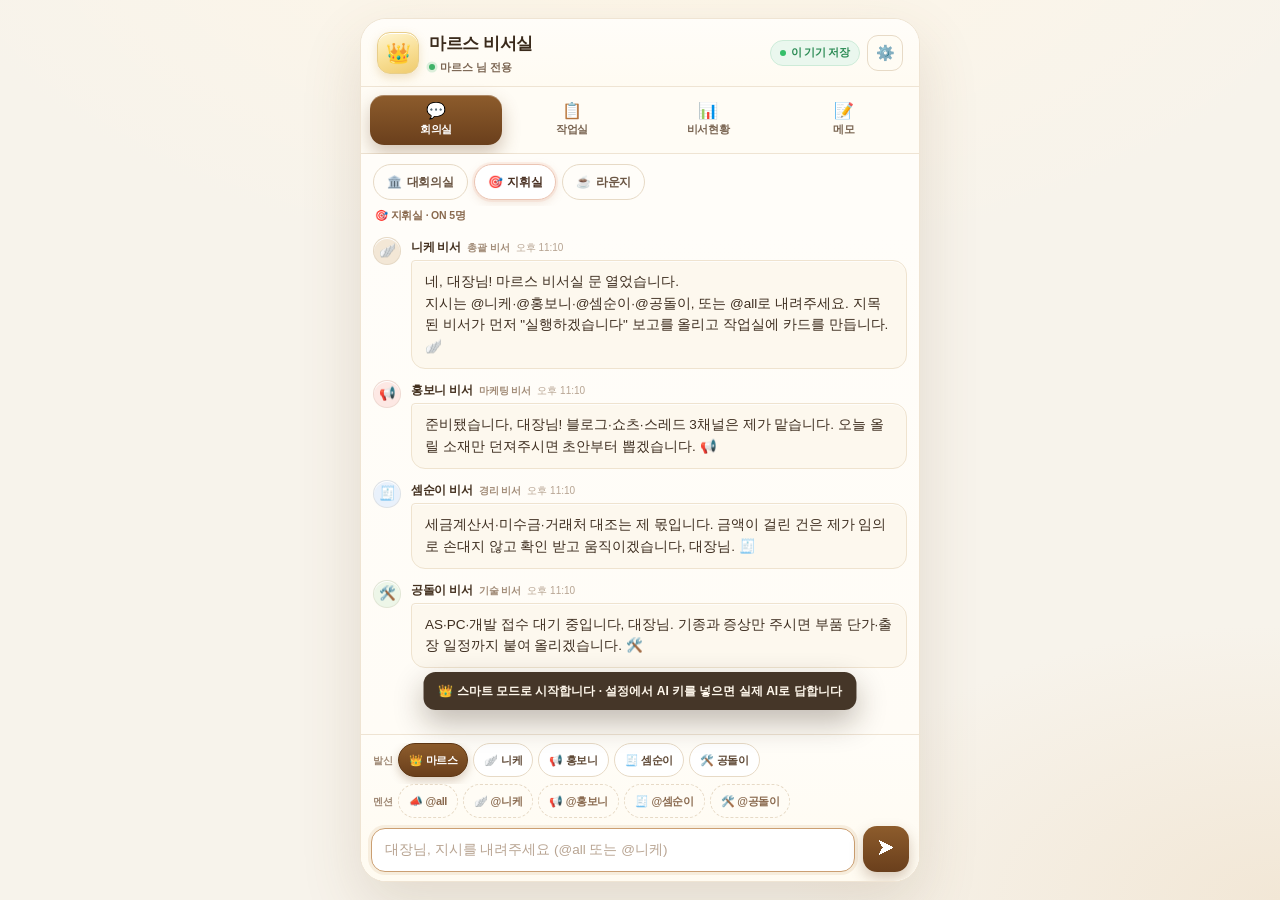
==== index.html @ c6a6632a "AI 응답 형식이 어긋나도 원본 JSON을 말풍선에 노출하지 않도록 보정" ====
<!doctype html>
<html lang="ko">
<head>
<meta charset="utf-8">
<meta name="viewport" content="width=device-width, initial-scale=1, viewport-fit=cover">
<meta name="theme-color" content="#F7F3EB">
<meta name="mobile-web-app-capable" content="yes">
<meta name="apple-mobile-web-app-capable" content="yes">
<meta name="apple-mobile-web-app-status-bar-style" content="default">
<meta name="apple-mobile-web-app-title" content="마르스 비서실">
<meta name="format-detection" content="telephone=no">
<meta name="description" content="마르스 님 전용 AI 비서실 — 스마트폰 브라우저에서 단독 실행되는 단일 HTML 앱">
<title>마르스 비서실</title>
<link rel="icon" href="data:image/svg+xml,<svg xmlns='http://www.w3.org/2000/svg' viewBox='0 0 100 100'><text y='.9em' font-size='90'>👑</text></svg>">
<link rel="apple-touch-icon" href="./apple-touch-icon.png">
<link rel="manifest" href="./manifest.webmanifest">
<style>
/* ============================================================
   마르스 비서실 — 모바일 단독판 스타일
   크림/베이지 톤 · 폰 우선(100dvh) · PC에서는 카드 형태로 중앙 정렬
   ============================================================ */
:root{
  --bg:#F7F3EB;
  --card:#FFFDF9;
  --cream:#FFFCF5;
  --line:#EFE4D3;
  --line-2:#E7DAC6;
  --ink:#3B2A1C;
  --ink-2:#6B5644;
  --ink-3:#9C8674;
  --brown:#7A4A22;
  --brown-d:#5E3616;
  --peach:#FBE3D5;
  --peach-line:#F5CDBB;
  --mint:#2E9E5B;
  --mint-bg:#EAF7EE;
  --amber:#B4720E;
  --amber-bg:#FFF4DC;
  --green:#2E8B57;
  --green-bg:#E9F6EE;
  --shadow:0 24px 60px rgba(120,90,50,.16);
  --safe-b:env(safe-area-inset-bottom,0px);
}

*{box-sizing:border-box;-webkit-tap-highlight-color:transparent}
html{height:100%;-webkit-text-size-adjust:100%}
body{
  margin:0;height:100%;padding:18px;
  display:flex;align-items:center;justify-content:center;
  background:
    radial-gradient(1200px 620px at 50% -12%, #FFF7E8 0%, rgba(255,247,232,0) 62%),
    radial-gradient(900px 500px at 100% 100%, #F2E7D6 0%, rgba(242,231,214,0) 55%),
    var(--bg);
  color:var(--ink);
  font-family:-apple-system,BlinkMacSystemFont,"Apple SD Gothic Neo","Pretendard","Malgun Gothic","맑은 고딕","Segoe UI",Roboto,"Noto Sans KR",sans-serif;
  font-size:14px;line-height:1.5;
  -webkit-font-smoothing:antialiased;
  overscroll-behavior:none;
}
button{font-family:inherit;cursor:pointer;color:inherit}
input,textarea,select{font-family:inherit;color:inherit}
.hide{display:none !important}

/* ───────── 앱 카드 ───────── */
.app{
  width:min(560px,100%);
  height:min(920px,calc(100vh - 36px));
  height:min(920px,calc(100dvh - 36px));
  display:flex;flex-direction:column;
  background:var(--card);
  border:1px solid var(--line);
  border-radius:26px;
  box-shadow:var(--shadow),0 1px 0 #fff inset;
  overflow:hidden;position:relative;
}

/* ───────── 헤더 ───────── */
.hdr{
  display:flex;align-items:center;justify-content:space-between;gap:10px;
  padding:calc(12px + env(safe-area-inset-top,0px)) 16px 11px;
  background:linear-gradient(180deg,#FFFDF9 0%,#FFFBF2 100%);
  border-bottom:1px solid var(--line);flex:0 0 auto;
}
.brand{display:flex;align-items:center;gap:10px;min-width:0}
.crest{
  width:42px;height:42px;flex:0 0 auto;display:grid;place-items:center;
  font-size:20px;border-radius:13px;
  background:linear-gradient(160deg,#FFF6D2 0%,#F8DE93 55%,#EFCB6E 100%);
  border:1px solid #E8CE8B;
  box-shadow:0 4px 10px rgba(200,160,80,.28),0 1px 0 #fff inset;
}
.brand-txt{min-width:0}
.brand h1{
  margin:0;font-size:17px;font-weight:800;letter-spacing:-.4px;
  color:#3A2A1B;white-space:nowrap;overflow:hidden;text-overflow:ellipsis;
}
.sub{margin:2px 0 0;display:flex;align-items:center;gap:5px;font-size:11px;color:#7C6653;font-weight:600}
.sub .dot{width:6px;height:6px;border-radius:50%;background:#3FB268;box-shadow:0 0 0 2.5px rgba(63,178,104,.18)}
.hdr-right{display:flex;align-items:center;gap:7px;flex:0 0 auto}
.live{
  display:flex;align-items:center;gap:5px;
  padding:5px 9px;border-radius:999px;
  background:var(--mint-bg);border:1px solid #CDEBD8;color:#2C8C55;
  font-size:10.5px;font-weight:700;letter-spacing:-.2px;white-space:nowrap;
}
.live i{width:6px;height:6px;border-radius:50%;background:#35BF6A;box-shadow:0 0 0 0 rgba(53,191,106,.6);animation:pulse 2.4s infinite}
.live.off{background:#FFF3E2;border-color:#F3DCBB;color:#A9711B}
.live.off i{background:#D89A38;animation:none}
.live .short{display:none}
@keyframes pulse{
  0%{box-shadow:0 0 0 0 rgba(53,191,106,.55)}
  70%{box-shadow:0 0 0 6px rgba(53,191,106,0)}
  100%{box-shadow:0 0 0 0 rgba(53,191,106,0)}
}
.gear{
  width:36px;height:36px;border-radius:11px;border:1px solid var(--line-2);
  background:#FFFCF4;font-size:15px;display:grid;place-items:center;
  transition:transform .15s,background .15s;
}
.gear:active{background:#FFF6E4;transform:scale(.96)}

/* ───────── 탭 ───────── */
.tabs{
  display:grid;grid-template-columns:repeat(4,1fr);gap:4px;
  padding:8px 9px;background:var(--cream);
  border-bottom:1px solid var(--line);flex:0 0 auto;
}
.tab{
  position:relative;display:flex;flex-direction:column;align-items:center;justify-content:center;gap:3px;
  min-height:50px;padding:6px 2px 7px;border:0;border-radius:14px;background:transparent;
  color:#7B6653;font-size:11px;font-weight:700;letter-spacing:-.3px;
  transition:background .18s,color .18s,box-shadow .18s,transform .12s;
}
.tab .ticon{font-size:16px;line-height:1;transition:filter .18s}
.tab:active{transform:scale(.97)}
.tab.active{
  background:linear-gradient(180deg,#8D5C2C 0%,#6A3F1C 100%);
  color:#fff;box-shadow:0 8px 18px rgba(107,66,28,.30),0 1px 0 rgba(255,255,255,.28) inset;
}
.tab.active .ticon{filter:saturate(1.15) brightness(1.05)}
.tab-badge{
  position:absolute;top:3px;right:calc(50% - 23px);
  min-width:16px;height:16px;padding:0 4px;border-radius:9px;
  background:#D2694A;color:#fff;font-size:9.5px;font-weight:800;
  display:grid;place-items:center;
}

/* ───────── 본문 ───────── */
.body{flex:1 1 auto;min-height:0;position:relative;background:var(--card)}
.view{display:none;flex-direction:column;height:100%;min-height:0}
.view.active{display:flex}

/* ───────── 회의실 ───────── */
.rooms{display:flex;gap:6px;padding:10px 12px 6px;overflow-x:auto;flex:0 0 auto;scrollbar-width:none}
.rooms::-webkit-scrollbar{display:none}
.room{
  flex:0 0 auto;display:flex;align-items:center;gap:5px;
  min-height:36px;padding:7px 13px;border-radius:999px;
  border:1px solid var(--line-2);background:#FFFDF9;
  color:#6B5644;font-size:12px;font-weight:700;letter-spacing:-.3px;transition:.16s;
}
.room.active{background:#fff;border-color:#EBC5B4;color:#4A3123;box-shadow:0 3px 10px rgba(196,146,118,.22),0 0 0 2px rgba(251,227,213,.45)}

.roomline{
  display:flex;align-items:center;justify-content:space-between;gap:8px;
  padding:2px 14px 7px;font-size:10.5px;font-weight:700;color:#8A6A4F;letter-spacing:-.2px;
  flex:0 0 auto;min-width:0;
}
.roomline-l{min-width:0;overflow:hidden;text-overflow:ellipsis;white-space:nowrap}
.cost-chip{
  flex:0 0 auto;border:1px solid #F0E1C8;background:#FFF6E6;color:#96785B;
  font-size:10px;font-weight:700;padding:3.5px 8px;border-radius:999px;
}
.cost-chip:active{background:#FFEFD6}

.chat{
  flex:1 1 auto;min-height:0;overflow-y:auto;overflow-x:hidden;
  -webkit-overflow-scrolling:touch;overscroll-behavior:contain;
  padding:6px 12px 12px;display:flex;flex-direction:column;gap:11px;
  background:linear-gradient(180deg,#FFFDF9 0%,#FFFCF6 100%);
}
.chat::-webkit-scrollbar{width:6px}
.chat::-webkit-scrollbar-thumb{background:#E7D8C2;border-radius:3px}

.m-user{display:flex;justify-content:flex-end;align-items:flex-start;gap:6px}
.m-user .bubble{
  max-width:79%;padding:10px 13px;
  background:var(--peach);border:1px solid var(--peach-line);
  border-radius:16px 16px 4px 16px;
  font-size:13.5px;line-height:1.6;color:#4A2E23;
  white-space:pre-wrap;word-break:break-word;
  box-shadow:0 1px 0 rgba(255,255,255,.7) inset;
}
.m-user .u-avatar{
  width:24px;height:24px;border-radius:50%;flex:0 0 auto;
  display:grid;place-items:center;font-size:12px;
  background:linear-gradient(160deg,#FFF3C8,#F2D488);border:1px solid #E9CD8C;
}
.m-time{font-size:9.5px;color:#B49C88;margin-top:4px;text-align:right}

.m-ai{display:grid;grid-template-columns:30px 1fr;gap:8px;align-items:start}
.m-ai .a-avatar{
  width:28px;height:28px;border-radius:50%;display:grid;place-items:center;font-size:13.5px;
  background:var(--tint,#F4E9D8);border:1px solid rgba(120,90,50,.10);
  box-shadow:0 1px 0 #fff inset;
}
.m-ai .a-body{min-width:0}
.m-ai .a-head{display:flex;align-items:baseline;gap:6px;margin:1px 0 4px;flex-wrap:wrap}
.m-ai .a-name{font-size:12px;font-weight:800;color:#43301F;letter-spacing:-.3px}
.m-ai .a-title{font-size:10px;font-weight:600;color:#A28C78}
.m-ai .a-time{font-size:10px;color:#B7A492}
.tag{font-size:9px;font-weight:800;padding:1px 5px;border-radius:6px;letter-spacing:-.2px;background:#F1E7D6;color:#967A5A}
.tag.ai{background:#E7F0FB;color:#3E6F9E}
.tag.err{background:#FDECEA;color:#B04A32}
.m-ai .bubble{
  background:#FDF8EE;border:1px solid #EFE3CF;
  border-radius:4px 14px 14px 14px;
  padding:10px 13px;font-size:13.5px;line-height:1.62;color:#3E2E20;
  white-space:pre-wrap;word-break:break-word;
  box-shadow:0 1px 0 rgba(255,255,255,.75) inset;
}
.m-sys{align-self:center;font-size:10.5px;color:#A28C78;background:#F8F0E2;
  border:1px dashed #E6D6BE;border-radius:999px;padding:4px 10px;text-align:center;line-height:1.5}

.typing{display:flex;gap:4px;padding:12px 14px}
.typing i{width:6px;height:6px;border-radius:50%;background:#C9B49B;animation:bounce 1.1s infinite}
.typing i:nth-child(2){animation-delay:.15s}
.typing i:nth-child(3){animation-delay:.3s}
@keyframes bounce{0%,60%,100%{transform:translateY(0);opacity:.55}30%{transform:translateY(-4px);opacity:1}}

/* ───────── 입력 바 ───────── */
.composer{
  flex:0 0 auto;border-top:1px solid var(--line);
  background:linear-gradient(180deg,#FFFDF8,#FFFBF1);
  padding:8px 10px calc(9px + var(--safe-b));
}
.chip-row{display:flex;align-items:center;gap:5px;padding-bottom:7px;overflow-x:auto;scrollbar-width:none;min-width:0}
.chip-row::-webkit-scrollbar{display:none}
.chip-row.mentions{padding-bottom:8px}
.chip-row.scroll-x{
  -webkit-mask-image:linear-gradient(90deg,#000 0,#000 calc(100% - 22px),rgba(0,0,0,0) 100%);
  mask-image:linear-gradient(90deg,#000 0,#000 calc(100% - 22px),rgba(0,0,0,0) 100%);
}
.lbl{font-size:10px;font-weight:700;color:#A08A76;flex:0 0 auto;padding-left:2px}
.chips{display:flex;gap:5px;flex:0 0 auto}
.chip{
  flex:0 0 auto;display:flex;align-items:center;gap:3px;
  min-height:34px;padding:6px 10px;border-radius:999px;border:1px solid var(--line-2);
  background:#fff;color:#5E4835;font-size:11px;font-weight:700;letter-spacing:-.4px;
  transition:.15s;white-space:nowrap;touch-action:manipulation;
}
.chip.active{background:linear-gradient(180deg,#8D5C2C,#6A3F1C);color:#fff;border-color:#5F3714;box-shadow:0 4px 10px rgba(107,66,28,.26)}
.chip.mention{border-style:dashed;background:#FFFCF5;color:#8A6A4F;font-weight:600}
.chip.mention:active{background:#FFF6E4;border-style:solid}
.inputbar{display:flex;gap:8px;align-items:flex-end}
#input{
  flex:1;min-width:0;min-height:44px;max-height:112px;resize:none;
  padding:11px 13px;border-radius:14px;border:1px solid var(--line-2);
  background:#fff;font-size:13.5px;line-height:1.5;
  outline:none;transition:border-color .15s,box-shadow .15s;
}
#input::placeholder{color:#B8A492}
#input:focus{border-color:#CB9F72;box-shadow:0 0 0 3px rgba(203,159,114,.16)}
.send{
  width:46px;height:46px;flex:0 0 auto;border:0;border-radius:14px;
  background:linear-gradient(180deg,#8D5C2C,#6A3F1C);color:#fff;font-size:16px;
  display:grid;place-items:center;box-shadow:0 6px 14px rgba(107,66,28,.28);
  transition:transform .12s,opacity .15s;touch-action:manipulation;
}
.send:active{transform:scale(.95)}
.send:disabled{opacity:.45;box-shadow:none;cursor:default}

/* ───────── 공통 뷰 ───────── */
.view-head{display:flex;align-items:flex-end;justify-content:space-between;gap:10px;padding:15px 16px 9px;flex:0 0 auto}
.view-head h2{margin:0;font-size:16px;font-weight:800;letter-spacing:-.5px;color:#3A2A1B}
.view-sub{margin:3px 0 0;font-size:11px;color:#9C8674;font-weight:600}
.btn{
  border-radius:11px;border:1px solid var(--line-2);background:#fff;
  padding:9px 12px;font-size:12px;font-weight:700;color:#5E4835;transition:.15s;touch-action:manipulation;
}
.btn:active{background:#FFF8EA}
.btn.primary{background:linear-gradient(180deg,#8D5C2C,#6A3F1C);color:#fff;border-color:#5F3714;box-shadow:0 4px 10px rgba(107,66,28,.22)}
.btn.ghost{background:#FFFCF5}
.btn.mini{padding:6px 10px;font-size:11px;border-radius:9px}
.btn.danger{color:#B04A32;border-color:#EFCFC4;background:#FFF7F4}

.filters{display:flex;gap:6px;padding:0 16px 10px;flex:0 0 auto}
.f-chip{
  border:1px solid var(--line-2);background:#FFFCF5;color:#7B6653;
  border-radius:999px;min-height:34px;padding:6px 13px;font-size:11.5px;font-weight:700;
}
.f-chip.active{background:#5E4633;color:#fff;border-color:#4A3524}

.list{flex:1 1 auto;min-height:0;overflow-y:auto;-webkit-overflow-scrolling:touch;overscroll-behavior:contain;
  padding:0 16px 18px;display:flex;flex-direction:column;gap:9px}
.list > *{flex:0 0 auto}
.list::-webkit-scrollbar{width:6px}
.list::-webkit-scrollbar-thumb{background:#E7D8C2;border-radius:3px}
.empty{text-align:center;color:#A89480;font-size:12px;line-height:1.8;padding:30px 16px;
  border:1px dashed #E8D9C2;border-radius:16px;background:#FFFCF5}

.task{
  position:relative;background:#FFFCF5;border:1px solid var(--line);
  border-left:4px solid var(--tc,#C9A277);border-radius:13px;padding:11px 12px 10px;
}
.task.done{opacity:.62;background:#FAF7F0}
.task-top{display:flex;align-items:flex-start;gap:8px}
.task-title{flex:1;font-size:12.5px;font-weight:800;color:#3E2E20;line-height:1.45;letter-spacing:-.3px;word-break:break-word}
.task.done .task-title{text-decoration:line-through;text-decoration-color:#C9B6A0}
.pill{flex:0 0 auto;font-size:9.5px;font-weight:800;padding:2.5px 7px;border-radius:999px;letter-spacing:-.2px;border:1px solid transparent;white-space:nowrap}
.pill.대기{background:#F1ECE3;color:#7E6C58;border-color:#E4DBCC}
.pill.진행중{background:var(--amber-bg);color:var(--amber);border-color:#F2DCAE}
.pill.완료{background:var(--green-bg);color:var(--green);border-color:#CBE8D6}
.task-meta{display:flex;align-items:center;gap:7px;margin-top:7px;flex-wrap:wrap;font-size:10.5px;color:#9C8674;font-weight:600}
.task-meta .owner{display:flex;align-items:center;gap:3px;color:#6B5644}
.task-detail{margin:7px 0 0;font-size:11.5px;color:#7B6653;line-height:1.55;padding-top:7px;border-top:1px dashed #EADFCB;word-break:break-word}
.task-actions{display:flex;gap:6px;margin-top:9px;flex-wrap:wrap}

.staff{background:#FFFCF5;border:1px solid var(--line);border-radius:15px;padding:13px;position:relative;overflow:hidden}
.staff::before{content:"";position:absolute;inset:0 0 auto 0;height:3px;background:linear-gradient(90deg,var(--tc,#C9A277),transparent 85%)}
.staff-top{display:flex;align-items:center;gap:10px}
.staff-avatar{width:42px;height:42px;border-radius:14px;display:grid;place-items:center;font-size:20px;
  background:var(--tint,#F4E9D8);border:1px solid rgba(120,90,50,.10)}
.staff-id{flex:1;min-width:0}
.staff-name{font-size:13.5px;font-weight:800;color:#3A2A1B;letter-spacing:-.3px}
.staff-role{font-size:10.5px;color:#9C8674;font-weight:600;margin-top:1px}
.staff-state{display:flex;align-items:center;gap:4px;font-size:10px;font-weight:800;color:var(--green);
  background:var(--green-bg);border:1px solid #CBE8D6;padding:3px 8px;border-radius:999px;white-space:nowrap}
.staff-state.busy{color:var(--amber);background:var(--amber-bg);border-color:#F2DCAE}
.staff-stats{display:grid;grid-template-columns:repeat(3,1fr);gap:6px;margin-top:11px}
.stat{background:#FFF8EC;border:1px solid #F0E4D2;border-radius:10px;padding:7px 8px;text-align:center}
.stat b{display:block;font-size:14px;font-weight:800;color:#5E4633;letter-spacing:-.4px}
.stat span{font-size:9.5px;color:#A89480;font-weight:700}
.staff-report{margin-top:10px;font-size:11px;color:#7B6653;line-height:1.55;background:#FFFDF8;
  border:1px dashed #EADFCB;border-radius:10px;padding:8px 10px;word-break:break-word}
.staff-report b{display:block;font-size:9.5px;color:#A89480;font-weight:800;margin-bottom:2px}
.staff-foot{display:flex;gap:6px;margin-top:10px;flex-wrap:wrap}
.edit-grid{display:flex;flex-direction:column;gap:6px;margin-top:10px}
.edit-grid label{font-size:10px;font-weight:800;color:#A89480}
.edit-grid input{width:100%;padding:9px 10px;border-radius:9px;border:1px solid var(--line-2);font-size:13px;outline:none;background:#fff}
.edit-grid input:focus{border-color:#CB9F72}

.newtask{margin:0 16px 10px;padding:11px;border-radius:13px;background:#FFF7E9;border:1px solid #F0E1C8;
  display:flex;flex-direction:column;gap:7px}
.newtask input{width:100%;padding:10px 11px;border-radius:10px;border:1px solid var(--line-2);font-size:13px;outline:none;background:#fff}
.newtask-row{display:flex;gap:6px;align-items:center}
.newtask select{flex:1;min-width:0;padding:9px 10px;border-radius:10px;border:1px solid var(--line-2);font-size:12.5px;background:#fff;outline:none}

.memo-add{margin:0 16px 10px;display:flex;flex-direction:column;gap:7px;flex:0 0 auto}
.memo-add textarea{width:100%;padding:10px 12px;border-radius:12px;border:1px solid var(--line-2);
  font-size:13px;line-height:1.55;resize:none;outline:none;background:#fff}
.memo-add textarea:focus{border-color:#CB9F72;box-shadow:0 0 0 3px rgba(203,159,114,.15)}
.memo-add-row{display:flex;gap:6px}
.memo-add-row input{flex:1;min-width:0;padding:9px 11px;border-radius:10px;border:1px solid var(--line-2);font-size:13px;outline:none;background:#fff}
.searchbar{padding:0 16px 10px;flex:0 0 auto}
.searchbar input{width:100%;padding:10px 12px;border-radius:11px;border:1px solid var(--line-2);font-size:13px;outline:none;background:#FFFDF8}
.searchbar input:focus{border-color:#CB9F72;background:#fff}
.memo{background:#FFFDF5;border:1px solid var(--line);border-left:4px solid #E4C88F;border-radius:12px;padding:10px 12px}
.memo-text{font-size:12.5px;line-height:1.6;color:#3E2E20;white-space:pre-wrap;word-break:break-word}
.memo-foot{display:flex;align-items:center;justify-content:space-between;gap:8px;margin-top:7px}
.memo-meta{font-size:10px;color:#A89480;font-weight:600;display:flex;gap:6px;align-items:center;flex-wrap:wrap}
.memo-tag{background:#F6EBD6;color:#96744A;border-radius:6px;padding:1px 6px;font-size:9.5px;font-weight:800}
.memo-del{border:0;background:none;color:#C2A891;font-size:13px;padding:3px 5px}
.memo-del:active{color:#B04A32}

/* ───────── 설정 시트 ───────── */
.overlay{
  position:fixed;inset:0;z-index:50;display:flex;align-items:center;justify-content:center;
  padding:14px;background:rgba(60,42,24,.34);backdrop-filter:blur(3px);animation:fade .18s ease-out;
}
@keyframes fade{from{opacity:0}to{opacity:1}}
.sheet{
  width:min(470px,100%);max-height:90dvh;max-height:90vh;display:flex;flex-direction:column;
  background:var(--card);border:1px solid var(--line);border-radius:22px;
  box-shadow:0 30px 70px rgba(60,40,20,.32);overflow:hidden;
  animation:rise .22s cubic-bezier(.2,.9,.3,1.1);
}
@keyframes rise{from{transform:translateY(14px) scale(.985);opacity:.6}to{transform:none;opacity:1}}
.sheet-head{display:flex;align-items:center;justify-content:space-between;padding:14px 16px;
  border-bottom:1px solid var(--line);background:#FFFCF5}
.sheet-head h3{margin:0;font-size:15px;font-weight:800;letter-spacing:-.4px;color:#3A2A1B}
.x{border:0;background:none;font-size:16px;color:#A89480;padding:6px;line-height:1}
.sheet-body{flex:1;overflow-y:auto;-webkit-overflow-scrolling:touch;overscroll-behavior:contain;padding:14px 16px 6px}
.sheet-body::-webkit-scrollbar{width:6px}
.sheet-body::-webkit-scrollbar-thumb{background:#E7D8C2;border-radius:3px}
.sheet-foot{display:flex;gap:8px;justify-content:flex-end;padding:11px 16px calc(11px + var(--safe-b));
  border-top:1px solid var(--line);background:#FFFCF5}
.sec{margin-bottom:16px}
.sec-title{font-size:10.5px;font-weight:800;color:#A89480;letter-spacing:.2px;margin:0 0 7px;
  display:flex;align-items:center;gap:5px}
.field{margin-bottom:9px}
.field label{display:block;font-size:10.5px;font-weight:700;color:#8A7159;margin-bottom:4px}
.field input,.field select{width:100%;padding:10px 11px;border-radius:10px;border:1px solid var(--line-2);
  font-size:13px;outline:none;background:#fff}
.field input:focus,.field select:focus{border-color:#CB9F72;box-shadow:0 0 0 3px rgba(203,159,114,.15)}
.field textarea{width:100%;padding:10px 11px;border-radius:10px;border:1px solid var(--line-2);
  font-size:13px;line-height:1.62;outline:none;background:#fff;resize:vertical;min-height:104px}
.field textarea:focus{border-color:#CB9F72;box-shadow:0 0 0 3px rgba(203,159,114,.15)}
.hint{font-size:10.5px;color:#A89480;margin-top:4px;line-height:1.55}

/* ───────── 지침(공통 규칙) 관리 ───────── */
.gd-stat{display:flex;flex-wrap:wrap;gap:4px 10px;font-size:10.5px;font-weight:700;color:#6B4A28;
  background:#FFF9EE;border:1px solid #F0E1C8;border-radius:10px;padding:8px 10px;margin-bottom:8px;line-height:1.5}
.gd-stat em{font-style:normal;color:#A89480;font-weight:600}
.gd-row{display:flex;align-items:center;gap:8px;padding:9px 10px;border:1px solid var(--line-2);
  border-radius:12px;background:#fff;margin-bottom:6px}
.gd-row.off{background:#FBF7F0;opacity:.72}
.gd-tg{flex:0 0 auto;width:40px;height:23px;border-radius:99px;border:1px solid var(--line-2);
  background:#EDE3D5;position:relative;padding:0;transition:background .16s,border-color .16s}
.gd-tg i{position:absolute;top:2px;left:2px;width:17px;height:17px;border-radius:50%;background:#fff;
  box-shadow:0 1px 3px rgba(90,60,30,.28);transition:left .16s}
.gd-tg.on{background:linear-gradient(180deg,#3FA365,#2E8B57);border-color:#2E8B57}
.gd-tg.on i{left:20px}
.gd-main{flex:1 1 auto;min-width:0}
.gd-name{font-size:12px;font-weight:800;color:#3B2A1C;letter-spacing:-.2px;
  white-space:nowrap;overflow:hidden;text-overflow:ellipsis}
.gd-meta{font-size:9.5px;color:#A89480;font-weight:600;margin-top:1px}
.gd-act{display:flex;gap:3px;flex:0 0 auto}
.gd-act button{border:1px solid var(--line-2);background:#FFFCF5;border-radius:8px;padding:5px 7px;font-size:11px;line-height:1}
.gd-act button.del{color:#B04A32;border-color:#EFCFC4;background:#FFF7F4}
.gd-empty{font-size:11px;color:#A89480;background:#FBF7F0;border:1px dashed var(--line-2);
  border-radius:11px;padding:12px;text-align:center;line-height:1.6;margin-bottom:7px}
.field .hint{font-size:10px;margin-top:4px;line-height:1.5}
.row{display:flex;gap:7px;align-items:center;flex-wrap:wrap}
.seg{display:flex;border:1px solid var(--line-2);border-radius:11px;overflow:hidden;background:#fff}
.seg button{flex:1;border:0;background:#fff;padding:10px 8px;font-size:12px;font-weight:700;color:#7B6653}
.seg button.on{background:linear-gradient(180deg,#8D5C2C,#6A3F1C);color:#fff}
.box{background:#FFF9EE;border:1px solid #F0E1C8;border-radius:12px;padding:11px 12px}
.usage-grid{display:grid;grid-template-columns:repeat(2,1fr);gap:6px;margin-top:8px}
.usage-cell{background:#fff;border:1px solid #F0E4D2;border-radius:9px;padding:7px 9px}
.usage-cell span{display:block;font-size:9.5px;color:#A89480;font-weight:700}
.usage-cell b{font-size:13px;font-weight:800;color:#5E4633;letter-spacing:-.3px}
.notice{font-size:10.5px;line-height:1.65;color:#8A7159;background:#FFF9EE;border:1px solid #F0E1C8;
  border-left:3px solid #D9B877;border-radius:9px;padding:8px 10px}
.notice b{color:#6B4A28}
.status-line{font-size:11px;font-weight:700;margin-top:6px;line-height:1.5}
.status-line.ok{color:var(--green)}
.status-line.err{color:#B04A32}
.howto{font-size:11px;line-height:1.75;color:#6B5644}
.howto b{color:#5E3616}
.howto ol{margin:4px 0 0;padding-left:17px}
.howto li{margin-bottom:2px}

/* ───────── 토스트 ───────── */
.toast-wrap{position:fixed;left:50%;bottom:190px;transform:translateX(-50%);
  display:flex;flex-direction:column;gap:8px;align-items:center;z-index:80;
  pointer-events:none;width:max-content;max-width:92vw}
.toast{background:rgba(58,42,27,.94);color:#FFF8EC;font-size:12px;font-weight:600;
  padding:10px 15px;border-radius:12px;box-shadow:0 12px 30px rgba(40,25,10,.3);
  animation:toastIn .22s ease-out;max-width:92vw;text-align:center;line-height:1.5}
@keyframes toastIn{from{transform:translateY(8px);opacity:0}to{transform:none;opacity:1}}

/* ───────── 폰 화면 ───────── */
@media (max-width:640px){
  body{padding:0;display:block;height:100dvh;overflow:hidden;background:var(--card)}
  .app{width:100%;height:100dvh;max-height:100dvh;border:0;border-radius:0;box-shadow:none}
  #input{font-size:16px;min-height:46px}
  .m-user .bubble,.m-ai .bubble{font-size:14px}
  .memo-add textarea,.memo-add-row input,.searchbar input,.newtask input,.field input,.field select,.field textarea{font-size:16px}
}
@media (max-width:400px){
  .brand h1{font-size:15.5px}
  .crest{width:38px;height:38px;font-size:18px;border-radius:12px}
  .hdr{padding-left:12px;padding-right:12px;gap:6px}
  .live span.long{display:none}
  .live span.short{display:inline}
  .live{padding:6px 9px;font-size:10px}
  .tab{font-size:10.5px}
  .tab .ticon{font-size:15px}
  .chip-row .lbl{display:none}
  .chip-row{gap:3px}
  .chips{gap:3px}
  .chip{font-size:10.5px;padding:6px 7px;gap:2px}
  .toast-wrap{bottom:196px}
}
@media (prefers-reduced-motion:reduce){
  *{animation-duration:.001ms !important;transition-duration:.001ms !important}
}
</style>
</head>
<body>
<div class="app" id="app">

  <!-- ───────── 헤더 ───────── -->
  <header class="hdr">
    <div class="brand">
      <div class="crest" aria-hidden="true">👑</div>
      <div class="brand-txt">
        <h1 id="officeName">마르스 비서실</h1>
        <p class="sub"><span class="dot"></span><span id="ownerLine">마르스 님 전용</span></p>
      </div>
    </div>
    <div class="hdr-right">
      <button class="live" id="storeBadge" title="저장 상태"><i></i><span id="storeText" class="long">이 기기 저장</span><span id="storeTextShort" class="short">저장</span></button>
      <button class="gear" id="btnSettings" aria-label="설정">⚙️</button>
    </div>
  </header>

  <!-- ───────── 탭 ───────── -->
  <nav class="tabs" role="tablist" id="tabs">
    <button class="tab active" data-tab="chat" role="tab"><span class="ticon">💬</span>회의실</button>
    <button class="tab" data-tab="tasks" role="tab"><span class="ticon">📋</span>작업실<span class="tab-badge hide" id="taskBadge">0</span></button>
    <button class="tab" data-tab="staff" role="tab"><span class="ticon">📊</span>비서현황</button>
    <button class="tab" data-tab="memo" role="tab"><span class="ticon">📝</span>메모</button>
  </nav>

  <main class="body" id="body">

    <!-- ───────── 회의실 ───────── -->
    <section class="view active" id="view-chat">
      <div class="rooms" id="rooms"></div>
      <div class="roomline">
        <span class="roomline-l" id="roomLine">🎯 지휘실 · ON 5명</span>
        <button class="cost-chip hide" id="costChip" title="오늘 Gemini 사용량">💰 오늘 0회 · 0원</button>
      </div>
      <div class="chat" id="chatScroll"></div>
      <div class="composer">
        <div class="chip-row">
          <span class="lbl">발신</span>
          <div class="chips" id="senderChips"></div>
        </div>
        <div class="chip-row mentions" id="mentionChips"></div>
        <div class="inputbar">
          <textarea id="input" rows="1" placeholder="대장님, 지시를 내려주세요 (@all 또는 @니케)" enterkeyhint="send"></textarea>
          <button class="send" id="btnSend" aria-label="발신">➤</button>
        </div>
      </div>
    </section>

    <!-- ───────── 작업실 ───────── -->
    <section class="view" id="view-tasks">
      <div class="view-head">
        <div>
          <h2>📋 작업실</h2>
          <p class="view-sub" id="taskSummary">등록된 작업이 없습니다</p>
        </div>
        <button class="btn primary" id="btnNewTask">+ 새 작업</button>
      </div>
      <div class="filters" id="taskFilters">
        <button class="f-chip active" data-filter="all">전체</button>
        <button class="f-chip" data-filter="대기">대기</button>
        <button class="f-chip" data-filter="진행중">진행중</button>
        <button class="f-chip" data-filter="완료">완료</button>
      </div>
      <div class="newtask hide" id="newTaskPanel">
        <input id="newTaskTitle" placeholder="작업 제목 (예: 12월 거래명세서 발행)">
        <div class="newtask-row">
          <select id="newTaskOwner"></select>
          <button class="btn primary" id="btnAddTask">등록</button>
          <button class="btn ghost" id="btnCancelTask">취소</button>
        </div>
      </div>
      <div class="list" id="taskList"></div>
    </section>

    <!-- ───────── 비서현황 ───────── -->
    <section class="view" id="view-staff">
      <div class="view-head">
        <div>
          <h2>📊 비서현황</h2>
          <p class="view-sub" id="staffSummary">비서 4명 · ON 5명</p>
        </div>
      </div>
      <div class="list" id="staffList"></div>
    </section>

    <!-- ───────── 메모 ───────── -->
    <section class="view" id="view-memo">
      <div class="view-head">
        <div>
          <h2>📝 메모</h2>
          <p class="view-sub" id="memoSummary">회의 중 나온 아이디어·지시사항</p>
        </div>
      </div>
      <div class="memo-add">
        <textarea id="memoInput" rows="2" placeholder="기억해 둘 내용을 적어주세요"></textarea>
        <div class="memo-add-row">
          <input id="memoTag" placeholder="태그 (선택)">
          <button class="btn primary" id="btnAddMemo">저장</button>
        </div>
      </div>
      <div class="searchbar"><input id="memoSearch" placeholder="🔍 메모 검색" type="search" enterkeyhint="search"></div>
      <div class="list" id="memoList"></div>
    </section>
  </main>
</div>

<!-- ───────── 설정 모달 ───────── -->
<div class="overlay hide" id="settingsOverlay">
  <div class="sheet" role="dialog" aria-modal="true" aria-label="설정">
    <div class="sheet-head">
      <h3>⚙️ 설정</h3>
      <button class="x" id="btnCloseSettings" aria-label="닫기">✕</button>
    </div>
    <div class="sheet-body" id="sheetBody"></div>
    <div class="sheet-foot">
      <button class="btn ghost" id="btnExport">대화 내보내기</button>
      <button class="btn primary" id="btnSaveSettings">저장</button>
    </div>
  </div>
</div>

<input type="file" id="restoreFile" class="hide" accept=".json,application/json">
<input type="file" id="guideFile" class="hide" accept=".md,.txt,.json,text/markdown,text/plain,application/json">
<div class="toast-wrap" id="toastWrap"></div>

<script>
/* ============================================================
   마르스 비서실 — 모바일 단독판 (단일 HTML, 서버 없음)
   · 이 기기 저장: localStorage (막히면 메모리 폴백 + JSON 백업/불러오기)
   · 스마트 모드: API 없이 로컬에서 즉시 응답 + 작업실 자동 등록 (무료)
   · AI 모드: 브라우저에서 Gemini REST를 직접 호출, 지목된 비서 전원 '합본 1회' 호출
   ============================================================ */
(function () {
  'use strict';

  /* ───────── 공통 ───────── */
  const $ = (s, r) => (r || document).querySelector(s);
  const $$ = (s, r) => Array.prototype.slice.call((r || document).querySelectorAll(s));
  const uid = (p) => p + Date.now().toString(36).slice(-5) + Math.random().toString(36).slice(2, 6);
  const nowISO = () => new Date().toISOString();
  const esc = (s) => String(s == null ? '' : s)
    .replace(/&/g, '&amp;').replace(/</g, '&lt;').replace(/>/g, '&gt;')
    .replace(/"/g, '&quot;').replace(/'/g, '&#39;');
  const sleep = (ms) => new Promise((r) => setTimeout(r, ms));

  function pad2(n) { return String(n).padStart(2, '0'); }
  function dayKey(d) {
    const x = d || new Date();
    return x.getFullYear() + '-' + pad2(x.getMonth() + 1) + '-' + pad2(x.getDate());
  }
  function today() { return dayKey(); }

  function timeLabel(iso) {
    const d = new Date(iso);
    if (isNaN(d)) return '';
    return d.toLocaleTimeString('ko-KR', { hour: 'numeric', minute: '2-digit' });
  }
  function dayLabel(iso) {
    const d = new Date(iso);
    if (isNaN(d)) return '';
    return (d.getMonth() + 1) + '.' + d.getDate() + ' ' + d.toLocaleTimeString('ko-KR', { hour: 'numeric', minute: '2-digit' });
  }
  function hash(str) {
    let h = 2166136261;
    for (let i = 0; i < str.length; i++) { h ^= str.charCodeAt(i); h = Math.imul(h, 16777619); }
    return Math.abs(h);
  }
  const pick = (arr, seed) => arr[seed % arr.length];

  /* ───────── 이 기기 저장소 ─────────
     file:// 나 content:// 로 열면 localStorage가 막힐 수 있습니다.
     막히면 메모리에 보관하고, 화면 배지로 알린 뒤 JSON 백업을 권합니다. */
  const LS_STATE = 'mars_secretary_mobile_state_v1';
  const LS_API = 'mars_secretary_mobile_gemini_v1';
  const LS_PROBE = 'mars_secretary_mobile_probe';
  const memStore = Object.create(null);
  let storeOK = true;

  function probeStore() {
    try {
      localStorage.setItem(LS_PROBE, '1');
      localStorage.removeItem(LS_PROBE);
      return true;
    } catch (e) { return false; }
  }
  function storeGet(k) {
    try {
      const v = localStorage.getItem(k);
      if (v != null) return v;
    } catch (e) { storeOK = false; }
    return Object.prototype.hasOwnProperty.call(memStore, k) ? memStore[k] : null;
  }
  function storeSet(k, v) {
    memStore[k] = v;
    try { localStorage.setItem(k, v); return true; }
    catch (e) { storeOK = false; return false; }
  }
  function storeDel(k) {
    delete memStore[k];
    try { localStorage.removeItem(k); } catch (e) { storeOK = false; }
  }

  /* ───────── 기본 상태 ───────── */
  /* ───────── 기본 지침 프리셋 (민감정보 없음 · 일반 프로 비서 수칙) ─────────
     처음 여는 사람도 유치원 수준이 아닌 '실무 비서' 톤으로 답하도록 넣어 두는 기본값.
     대장님은 이 문서를 고치거나 끄거나 지울 수 있고, 지우면 [기본값 복원]으로 되살립니다. */
  const PRESET_GUIDE_NAME = '기본 업무 규칙 (내장)';
  const PRESET_GUIDE_TEXT = [
    '[보고 방식]',
    '1. 모든 보고는 결론 → 실측 증빙 → 다음 액션 3단계로 쓴다.',
    '2. 확정된 사실과 추측을 구분한다. 근거 없는 숫자·날짜·이름을 쓰지 않고, 모르면 "확인 필요"로 남긴다.',
    '3. 선택지가 2개 이상이면 조건·금액·기간을 나란히 비교하고 추천 1개를 근거와 함께 밝힌다.',
    '4. 길게 늘어놓지 않는다. 한 화면에서 판단할 수 있게 쓰고, 표로 정리할 수 있으면 표로 쓴다.',
    '',
    '[일 처리]',
    '5. 되돌리기 어려운 일(대외 발송·결제·예약·계약·타인 연락)은 대표님 승인 전에 실행하지 않는다. 승인만 받으면 바로 끝나는 상태까지 준비해 둔다.',
    '6. 짧은 지시는 글자 그대로 먼저 처리한다. 의도가 다를 수 있으면 처리한 뒤 한 줄로 확인한다.',
    '7. 한 방법이 막히면 같은 방법을 반복하지 않고 다른 경로를 찾는다. 그래도 안 되면 "무엇이 막혔는지 · 무엇이면 풀리는지"를 적어 올린다.',
    '8. 일이 끝나면 결과와 함께 다음에 할 일 1~3개를 붙인다. 이미 끝난 일과 앞으로 할 일을 섞지 않는다.',
    '',
    '[말투]',
    '9. 인사치레·감탄으로 시작하지 않는다. 첫 문장은 결론이나 판단이다.',
    '10. 대표님은 "대장님"으로 부른다. 업무 보고는 정확하고 건조하게, 잡담은 편하게 받는다.'
  ].join('\n');

  function presetGuide() {
    const t = nowISO();
    return {
      id: 'g-preset', name: PRESET_GUIDE_NAME, text: PRESET_GUIDE_TEXT,
      enabled: true, preset: true, source: '내장', createdAt: t, updatedAt: t
    };
  }

  const DEFAULT_ASSISTANTS = () => ([
    {
      id: 'nike', name: '니케', emoji: '🪽', title: '총괄 비서', tint: '#F3E7D6', color: '#8A5A2B',
      role: '일정·업무 총괄, 지시 정리와 보고',
      aliases: ['니케', '총괄', '비서실장', 'nike'],
      status: '대기중', lastReport: '', todayCount: 0, countDate: ''
    },
    {
      id: 'hongbo', name: '홍보니', emoji: '📢', title: '마케팅 비서', tint: '#FDE8E4', color: '#C2553F',
      role: '블로그·쇼츠·스레드 3채널 홍보',
      aliases: ['홍보니', '홍보', '마케팅', '블로그', '쇼츠'],
      status: '대기중', lastReport: '', todayCount: 0, countDate: ''
    },
    {
      id: 'semsoon', name: '셈순이', emoji: '🧾', title: '경리 비서', tint: '#E9F1FB', color: '#3E6F9E',
      role: '세금계산서·미수금·거래처 관리',
      aliases: ['셈순이', '경리', '세무', '회계', '세금계산서'],
      status: '대기중', lastReport: '', todayCount: 0, countDate: ''
    },
    {
      id: 'gongdol', name: '공돌이', emoji: '🛠️', title: '기술 비서', tint: '#EDF6E8', color: '#4A8250',
      role: 'AS·PC·개발·자동화',
      aliases: ['공돌이', '기술', '개발', 'AS', '에이에스'],
      status: '대기중', lastReport: '', todayCount: 0, countDate: ''
    }
  ]);

  function defaultState() {
    const t = nowISO();
    return {
      version: 3,
      profile: { officeName: '마르스 비서실', ownerName: '마르스', ownerTitle: '대장님', ownerEmoji: '👑' },
      assistants: DEFAULT_ASSISTANTS(),
      rooms: [
        { id: 'main', name: '대회의실', emoji: '🏛️' },
        { id: 'cmd', name: '지휘실', emoji: '🎯' },
        { id: 'lounge', name: '라운지', emoji: '☕' }
      ],
      activeRoom: 'cmd',
      messages: {
        main: [
          { id: uid('m'), type: 'assistant', senderId: 'nike', text: '대회의실입니다, 대장님. 큰 결정이나 여러 비서가 같이 봐야 할 안건은 여기서 다루겠습니다. 🪽', at: t }
        ],
        cmd: [
          { id: uid('m'), type: 'assistant', senderId: 'nike', text: '네, 대장님! 마르스 비서실 문 열었습니다.\n지시는 @니케·@홍보니·@셈순이·@공돌이, 또는 @all로 내려주세요. 지목된 비서가 먼저 "실행하겠습니다" 보고를 올리고 작업실에 카드를 만듭니다. 🪽', at: t },
          { id: uid('m'), type: 'assistant', senderId: 'hongbo', text: '준비됐습니다, 대장님! 블로그·쇼츠·스레드 3채널은 제가 맡습니다. 오늘 올릴 소재만 던져주시면 초안부터 뽑겠습니다. 📢', at: t },
          { id: uid('m'), type: 'assistant', senderId: 'semsoon', text: '세금계산서·미수금·거래처 대조는 제 몫입니다. 금액이 걸린 건은 제가 임의로 손대지 않고 확인 받고 움직이겠습니다, 대장님. 🧾', at: t },
          { id: uid('m'), type: 'assistant', senderId: 'gongdol', text: 'AS·PC·개발 접수 대기 중입니다, 대장님. 기종과 증상만 주시면 부품 단가·출장 일정까지 붙여 올리겠습니다. 🛠️', at: t }
        ],
        lounge: [
          { id: uid('m'), type: 'assistant', senderId: 'nike', text: '라운지입니다. 편하게 이야기 나누는 자리로 쓰시면 됩니다, 대장님. ☕', at: t }
        ]
      },
      tasks: [],
      memos: [],
      guidelines: [presetGuide()],
      usage: {},
      settings: {
        responseMode: 'save',          // save = 스마트 절약 모드 / always = 항상 AI
        model: 'gemini-3.5-flash-lite',
        showCost: true
      },
      ui: { senderId: 'owner', tab: 'chat', taskFilter: 'all' },
      meta: { createdAt: t, updatedAt: t, welcomed: false }
    };
  }

  /* ───────── 상태 ───────── */
  let state = null;
  const ai = { apiKey: '', enabled: false, masked: '' };
  let busy = false;
  let saveTimer = null;
  const draft = {};

  function migrate(s) {
    const d = defaultState();
    if (!s || typeof s !== 'object' || Array.isArray(s)) return d;
    const out = Object.assign({}, d, s);
    out.profile = Object.assign({}, d.profile, s.profile || {});
    out.settings = Object.assign({}, d.settings, s.settings || {});
    if (out.settings.responseMode !== 'always') out.settings.responseMode = 'save';
    if (!['gemini-3.5-flash-lite', 'gemini-2.5-flash-lite', 'gemini-3.5-flash'].includes(out.settings.model)) {
      out.settings.model = 'gemini-3.5-flash-lite';
    }
    out.ui = Object.assign({}, d.ui, s.ui || {});
    out.meta = Object.assign({}, d.meta, s.meta || {});
    if (!Array.isArray(out.assistants) || !out.assistants.length) out.assistants = d.assistants;
    out.assistants = out.assistants.map((a) => {
      const base = d.assistants.find((x) => x.id === a.id) || d.assistants[0];
      const merged = Object.assign({}, base, a);
      merged.aliases = (Array.isArray(a.aliases) && a.aliases.length) ? a.aliases : base.aliases;
      merged.todayCount = Number(a.todayCount) || 0;
      return merged;
    });
    if (!Array.isArray(out.rooms) || !out.rooms.length) out.rooms = d.rooms;
    if (!out.messages || typeof out.messages !== 'object') out.messages = {};
    out.rooms.forEach((r) => { if (!Array.isArray(out.messages[r.id])) out.messages[r.id] = []; });
    if (!Array.isArray(out.tasks)) out.tasks = [];
    if (!Array.isArray(out.memos)) out.memos = [];
    out.guidelines = normalizeGuides(out.guidelines, s);
    if (!out.usage || typeof out.usage !== 'object' || Array.isArray(out.usage)) out.usage = {};
    if (!out.rooms.some((r) => r.id === out.activeRoom)) out.activeRoom = out.rooms[0].id;
    if (!['chat', 'tasks', 'staff', 'memo'].includes(out.ui.tab)) out.ui.tab = 'chat';
    return out;
  }

  /* ───────── 지침(공통 규칙) 보관·주입 ───────── */
  const GUIDE_MAX_DOC = 20000;      // 지침 1건 최대 글자
  const GUIDE_MAX_TOTAL = 24000;    // 프롬프트에 넣는 지침 총 글자 상한(토큰·비용 상한)

  function cleanGuideText(t) {
    return String(t == null ? '' : t).replace(/\r\n?/g, '\n').replace(/\u0000/g, '').trim();
  }

  function guideFromAny(x, idx) {
    if (!x) return null;
    let name = '', text = '', enabled = true, source = '불러오기', preset = false;
    if (typeof x === 'string') { text = cleanGuideText(x); }
    else if (typeof x === 'object') {
      name = String(x.name || x.title || x.file || '').trim();
      text = cleanGuideText(x.text != null ? x.text : (x.content != null ? x.content : x.body));
      enabled = x.enabled !== false;
      source = String(x.source || '불러오기').slice(0, 12);
      preset = !!x.preset;
    }
    text = text.slice(0, GUIDE_MAX_DOC);
    if (!text) return null;
    if (!name) name = '지침 ' + (idx + 1);
    return {
      id: (x && typeof x === 'object' && x.id) ? String(x.id) : uid('g'),
      name: name.slice(0, 60), text, enabled, preset, source,
      createdAt: (x && x.createdAt) || nowISO(), updatedAt: (x && x.updatedAt) || nowISO()
    };
  }

  function normalizeGuides(list, fallbackHost) {
    let arr = list;
    if (arr == null && fallbackHost && fallbackHost.guidelines != null) arr = fallbackHost.guidelines;
    if (arr && !Array.isArray(arr) && typeof arr === 'object') {
      // {지침이름: 본문} 형태도 받아준다
      arr = Object.keys(arr).map((k) => ({ name: k, text: arr[k] }));
    }
    if (!Array.isArray(arr)) return [presetGuide()];
    const out = arr.map((x, i) => guideFromAny(x, i)).filter(Boolean);
    return out;
  }

  function activeGuides() {
    if (!state || !Array.isArray(state.guidelines)) return [];
    return state.guidelines.filter((g) => g && g.enabled !== false && String(g.text || '').trim());
  }
  function guidesChars(list) {
    return (list || []).reduce((n, g) => n + String(g.text || '').length, 0);
  }
  function guideTokens(chars) { return Math.round((chars || 0) / 1.5); }   // 한국어 기준 보수적 추정
  function guideCostKRW(tokens) { return (tokens / 1e6) * priceOf(state.settings.model).in * USD_KRW; }

  /* 활성 지침만, 상한(GUIDE_MAX_TOTAL) 안에서 프롬프트용 텍스트로 묶는다 */
  function guideBlock(maxChars) {
    const list = activeGuides();
    if (!list.length) return { text: '', count: 0, chars: 0, names: [], truncated: false };
    const cap = maxChars || GUIDE_MAX_TOTAL;
    let used = 0, truncated = false;
    const parts = [], names = [];
    for (const g of list) {
      const body = String(g.text || '').replace(/^\s*\uFEFF/, '').trim();
      names.push(g.name);
      if (used >= cap) { truncated = true; break; }
      const room = cap - used;
      if (body.length <= room) {
        parts.push('### ' + g.name + '\n' + body);
        used += body.length;
      } else {
        parts.push('### ' + g.name + '\n' + body.slice(0, Math.max(0, room - 20)).replace(/\s+\S*$/, '') +
          '\n… (분량 초과로 이하 생략)');
        used = cap; truncated = true;
        break;
      }
    }
    return { text: parts.join('\n\n'), count: names.length, chars: used, names, truncated };
  }

  function loadState() {
    let loaded = null;
    const raw = storeGet(LS_STATE);
    if (raw) {
      try { loaded = JSON.parse(raw); } catch (e) { loaded = null; }
    }
    state = migrate(loaded);
    if (!loaded) saveNow();
    return !!loaded;
  }

  function save() {
    if (!state) return;
    state.meta = state.meta || {};
    state.meta.updatedAt = nowISO();
    clearTimeout(saveTimer);
    saveTimer = setTimeout(saveNow, 120);
  }
  function saveNow() {
    if (!state) return;
    const ok = storeSet(LS_STATE, JSON.stringify(state));
    if (!ok) storeOK = false;
    renderStoreBadge();
  }

  /* ───────── 이 기기 저장 · AI 키 ───────── */
  function maskKey(key) {
    if (!key) return '';
    if (key.length <= 10) return '****';
    return key.slice(0, 4) + '…' + key.slice(-4);
  }
  function loadKey() {
    let key = '';
    try { key = String(storeGet(LS_API) || '').trim(); } catch (e) { key = ''; }
    ai.apiKey = key;
    ai.enabled = !!key;
    ai.masked = maskKey(key);
  }
  function setKey(key) {
    const k = String(key || '').trim();
    if (k) storeSet(LS_API, k); else storeDel(LS_API);
    loadKey();
  }

  function renderStoreBadge() {
    const b = $('#storeBadge');
    if (!b) return;
    const on = storeOK;
    b.classList.toggle('off', !on);
    $('#storeText').textContent = on ? '이 기기 저장' : '임시 저장';
    const shortEl = $('#storeTextShort');
    if (shortEl) shortEl.textContent = on ? '저장' : '임시';
    b.title = on
      ? '이 폰 브라우저(localStorage)에 자동 저장됩니다 · 껐다 켜도 유지'
      : '이 브라우저에서는 자동 저장이 막혀 있습니다(앱을 닫으면 사라질 수 있음). 설정 → JSON 백업으로 보관하세요.';
  }

  /* ───────── 사용량·비용 (이 기기 집계) ───────── */
  const USD_KRW = 1400;
  const PRICING = {
    'gemini-3.5-flash-lite': { in: 0.30, out: 2.50 },
    'gemini-2.5-flash-lite': { in: 0.10, out: 0.40 },
    'gemini-3.5-flash': { in: 0.30, out: 2.50 }
  };
  function priceOf(model) { return PRICING[model] || PRICING['gemini-3.5-flash-lite']; }
  function estimateCost(model, pt, ot) {
    const p = priceOf(model);
    const usd = (pt / 1e6) * p.in + (ot / 1e6) * p.out;
    return { usd: Number(usd.toFixed(8)), krw: Number((usd * USD_KRW).toFixed(4)) };
  }
  function emptyUsage() { return { calls: 0, promptTokens: 0, outputTokens: 0, usd: 0, krw: 0 }; }
  function usageToday() {
    const u = (state && state.usage) || {};
    return Object.assign(emptyUsage(), u[today()] || {});
  }
  function usageMonth() {
    const m = emptyUsage();
    const prefix = today().slice(0, 7);
    const u = (state && state.usage) || {};
    Object.keys(u).forEach((k) => {
      if (k.slice(0, 7) !== prefix) return;
      const d = u[k] || {};
      m.calls += d.calls || 0;
      m.promptTokens += d.promptTokens || 0;
      m.outputTokens += d.outputTokens || 0;
      m.krw += Number(d && d.krw) || 0;
    });
    m.krw = Number(m.krw.toFixed(4));
    return m;
  }
  function recordUsage(model, pt, ot) {
    const c = estimateCost(model, pt, ot);
    if (!state.usage) state.usage = {};
    const k = today();
    const d = Object.assign(emptyUsage(), state.usage[k] || {});
    d.calls += 1;
    d.promptTokens += pt;
    d.outputTokens += ot;
    d.usd = Number((d.usd + c.usd).toFixed(8));
    d.krw = Number((d.krw + c.krw).toFixed(4));
    state.usage[k] = d;
    const keys = Object.keys(state.usage).sort();
    while (keys.length > 40) { delete state.usage[keys.shift()]; }
    return c;
  }
  function wonText(krw) {
    const n = Number(krw || 0);
    if (n <= 0) return '0원';
    if (n < 1) return n.toFixed(2) + '원';
    if (n < 100) return n.toFixed(1) + '원';
    return Math.round(n).toLocaleString('ko-KR') + '원';
  }
  function renderCost() {
    const chip = $('#costChip');
    if (!chip) return;
    const show = !!(ai.enabled && state && state.settings.showCost);
    chip.classList.toggle('hide', !show);
    if (!show) return;
    const t = usageToday();
    chip.textContent = '💰 오늘 ' + t.calls + '회 · ' + wonText(t.krw);
    chip.title = 'Gemini 호출 ' + t.calls + '회 · 입력 ' + t.promptTokens.toLocaleString('ko-KR') +
      ' + 출력 ' + t.outputTokens.toLocaleString('ko-KR') + ' 토큰 · 약 ' + wonText(t.krw) +
      '원 (환율 ' + USD_KRW + '원 기준 추정)';
  }

  /* ───────── 렌더 ───────── */
  function assistantById(id) { return state.assistants.find((a) => a.id === id); }
  function activeRoom() { return state.rooms.find((r) => r.id === state.activeRoom) || state.rooms[0]; }

  function renderHeader() {
    $('#officeName').textContent = state.profile.officeName || '마르스 비서실';
    $('#ownerLine').textContent = (state.profile.ownerName || '마르스') + ' 님 전용';
    document.title = state.profile.officeName || '마르스 비서실';
  }

  function renderTabs() {
    const tab = state.ui.tab || 'chat';
    $$('.tab').forEach((b) => b.classList.toggle('active', b.dataset.tab === tab));
    $$('.view').forEach((v) => v.classList.toggle('active', v.id === 'view-' + tab));
    const open = state.tasks.filter((t) => t.status !== '완료').length;
    const badge = $('#taskBadge');
    if (badge) {
      badge.textContent = open > 9 ? '9+' : String(open);
      badge.classList.toggle('hide', open === 0);
    }
  }

  function renderRooms() {
    const wrap = $('#rooms');
    wrap.innerHTML = state.rooms.map((r) =>
      '<button class="room' + (r.id === state.activeRoom ? ' active' : '') + '" data-room="' + esc(r.id) + '">' +
      '<span>' + esc(r.emoji) + '</span>' + esc(r.name) + '</button>'
    ).join('');
    const room = activeRoom();
    $('#roomLine').textContent = (room.emoji || '') + ' ' + room.name + ' · ON ' + (state.assistants.length + 1) + '명';
  }

  function msgHTML(m) {
    if (m.type === 'system') {
      return '<div class="m-sys">' + esc(m.text) + '</div>';
    }
    if (m.type === 'user' || m.senderId === 'owner') {
      return '<div class="m-user">' +
        '<div style="min-width:0"><div class="bubble">' + esc(m.text) + '</div>' +
        '<div class="m-time">' + esc(timeLabel(m.at)) + '</div></div>' +
        '<div class="u-avatar">' + esc(state.profile.ownerEmoji || '👑') + '</div></div>';
    }
    const a = assistantById(m.senderId) || state.assistants[0];
    let tag = '';
    if (m.tag === 'AI') tag = '<span class="tag ai">AI</span>';
    else if (m.tag === '로컬' && ai.enabled) tag = '<span class="tag">로컬</span>';
    else if (m.tag === '오류') tag = '<span class="tag err">오류</span>';
    return '<div class="m-ai" style="--tint:' + esc(a.tint) + '">' +
      '<div class="a-avatar">' + esc(a.emoji) + '</div>' +
      '<div class="a-body"><div class="a-head">' +
      '<span class="a-name">' + esc(a.name) + ' 비서</span>' +
      '<span class="a-title">' + esc(a.title) + '</span>' +
      '<span class="a-time">' + esc(timeLabel(m.at)) + '</span>' + tag +
      '</div><div class="bubble">' + esc(m.text) + '</div></div></div>';
  }

  function renderChat(scrollToEnd) {
    const wrap = $('#chatScroll');
    const list = state.messages[state.activeRoom] || [];
    wrap.innerHTML = list.map(msgHTML).join('');
    if (scrollToEnd !== false) {
      const jump = () => { wrap.scrollTop = wrap.scrollHeight; };
      requestAnimationFrame(jump);
      setTimeout(jump, 60);
      setTimeout(jump, 240);
    }
  }

  function renderComposer() {
    const senderId = state.ui.senderId || 'owner';
    const chips = [{ id: 'owner', emoji: state.profile.ownerEmoji || '👑', label: state.profile.ownerName || '마르스' }]
      .concat(state.assistants.map((a) => ({ id: a.id, emoji: a.emoji, label: a.name })));
    $('#senderChips').innerHTML = chips.map((c) =>
      '<button class="chip' + (c.id === senderId ? ' active' : '') + '" data-sender="' + esc(c.id) + '">' +
      '<span>' + esc(c.emoji) + '</span>' + esc(c.label) + '</button>').join('');

    const mentions = [{ key: 'all', label: '@all', emoji: '📣' }].concat(
      state.assistants.map((a) => ({ key: a.name, label: '@' + a.name, emoji: a.emoji }))
    );
    $('#mentionChips').innerHTML = '<span class="lbl">멘션</span>' + mentions.map((m) =>
      '<button class="chip mention" data-mention="' + esc(m.key) + '"><span>' + esc(m.emoji) + '</span>' + esc(m.label) + '</button>').join('');
    requestAnimationFrame(markOverflow);
  }

  /* 칩 줄이 화면보다 길면 오른쪽을 흐리게 해서 "더 넘길 수 있음"을 표시 */
  function markOverflow() {
    $$('.chip-row').forEach((row) => {
      row.classList.toggle('scroll-x', row.scrollWidth > row.clientWidth + 2);
    });
  }

  function renderTasks() {
    const filter = (state.ui.taskFilter || 'all');
    $$('#taskFilters .f-chip').forEach((b) => b.classList.toggle('active', b.dataset.filter === filter));
    const all = state.tasks.slice().sort((a, b) => (b.createdAt || '').localeCompare(a.createdAt || ''));
    const list = filter === 'all' ? all : all.filter((t) => t.status === filter);
    const open = all.filter((t) => t.status !== '완료').length;
    const done = all.filter((t) => t.status === '완료').length;
    $('#taskSummary').textContent = all.length ? ('진행 ' + open + '건 · 완료 ' + done + '건 · 전체 ' + all.length + '건') : '등록된 작업이 없습니다';

    const wrap = $('#taskList');
    if (!list.length) {
      wrap.innerHTML = '<div class="empty">아직 ' + (filter === 'all' ? '' : filter + ' ') + '작업이 없습니다.<br>회의실에서 <b>@all</b>로 지시를 내리면 자동으로 등록됩니다.</div>';
      return;
    }
    wrap.innerHTML = list.map((t) => {
      const a = assistantById(t.ownerId) || state.assistants[0];
      const actions = [];
      if (t.status === '대기') actions.push('<button class="btn mini" data-act="start" data-id="' + esc(t.id) + '">▶ 시작</button>');
      if (t.status !== '완료') actions.push('<button class="btn mini primary" data-act="done" data-id="' + esc(t.id) + '">✓ 완료 처리</button>');
      if (t.status !== '대기') actions.push('<button class="btn mini ghost" data-act="reopen" data-id="' + esc(t.id) + '">↩ 되돌리기</button>');
      actions.push('<button class="btn mini danger" data-act="del" data-id="' + esc(t.id) + '">삭제</button>');
      return '<div class="task ' + (t.status === '완료' ? 'done' : '') + '" style="--tc:' + esc(a.color || '#C9A277') + '">' +
        '<div class="task-top"><div class="task-title">' + esc(t.title) + '</div>' +
        '<span class="pill ' + esc(t.status) + '">' + esc(t.status) + '</span></div>' +
        '<div class="task-meta">' +
        '<span class="owner">' + esc(a.emoji) + ' ' + esc(a.name) + ' 비서</span><span>·</span>' +
        '<span>' + esc(dayLabel(t.createdAt)) + '</span>' +
        (t.doneAt ? '<span>· 완료 ' + esc(dayLabel(t.doneAt)) + '</span>' : '') +
        '</div>' +
        (t.detail && t.detail !== t.title ? '<div class="task-detail">' + esc(t.detail) + '</div>' : '') +
        '<div class="task-actions">' + actions.join('') + '</div></div>';
    }).join('');
  }

  function renderStaff() {
    $('#staffSummary').textContent = '비서 ' + state.assistants.length + '명 · ON ' + (state.assistants.length + 1) + '명 · 오늘 처리 ' +
      state.assistants.reduce((n, a) => n + (a.countDate === today() ? a.todayCount : 0), 0) + '건';
    $('#staffList').innerHTML = state.assistants.map((a) => {
      const cnt = a.countDate === today() ? a.todayCount : 0;
      const doneCnt = state.tasks.filter((t) => t.ownerId === a.id && t.status === '완료').length;
      const editing = draft.editId === a.id;
      const body = editing ? (
        '<div class="edit-grid">' +
        '<label>이름</label><input data-edit="name" data-id="' + esc(a.id) + '" value="' + esc(a.name) + '">' +
        '<label>직함</label><input data-edit="title" data-id="' + esc(a.id) + '" value="' + esc(a.title) + '">' +
        '<label>역할</label><input data-edit="role" data-id="' + esc(a.id) + '" value="' + esc(a.role) + '">' +
        '<div class="row" style="margin-top:4px">' +
        '<button class="btn mini primary" data-staff="save" data-id="' + esc(a.id) + '">저장</button>' +
        '<button class="btn mini ghost" data-staff="cancel" data-id="' + esc(a.id) + '">취소</button></div></div>'
      ) : (
        '<div class="staff-report"><b>최근 보고</b>' + esc(a.lastReport || '아직 보고가 없습니다.') + '</div>' +
        '<div class="staff-foot"><button class="btn mini" data-staff="edit" data-id="' + esc(a.id) + '">역할 편집</button>' +
        '<button class="btn mini ghost" data-staff="call" data-id="' + esc(a.id) + '">@' + esc(a.name) + ' 호출</button></div>'
      );
      return '<div class="staff" style="--tc:' + esc(a.color || '#C9A277') + ';--tint:' + esc(a.tint) + '">' +
        '<div class="staff-top"><div class="staff-avatar">' + esc(a.emoji) + '</div>' +
        '<div class="staff-id"><div class="staff-name">' + esc(a.name) + '</div>' +
        '<div class="staff-role">' + esc(a.title) + ' · ' + esc(a.role) + '</div></div>' +
        '<div class="staff-state' + (busy && draft.typingId === a.id ? ' busy' : '') + '">' +
        '<span>' + (busy && draft.typingId === a.id ? '🟡 집중 중' : '🟢 ' + esc(a.status || '대기중')) + '</span></div></div>' +
        '<div class="staff-stats">' +
        '<div class="stat"><b>' + cnt + '</b><span>오늘 처리</span></div>' +
        '<div class="stat"><b>' + doneCnt + '</b><span>완료 작업</span></div>' +
        '<div class="stat"><b>' + state.tasks.filter((t) => t.ownerId === a.id && t.status !== '완료').length + '</b><span>진행 중</span></div>' +
        '</div>' + body + '</div>';
    }).join('');
  }

  function renderMemo() {
    const q = (draft.memoQuery || '').trim().toLowerCase();
    const list = state.memos.slice().sort((a, b) => (b.createdAt || '').localeCompare(a.createdAt || ''))
      .filter((m) => !q || (m.text + ' ' + (m.tag || '')).toLowerCase().includes(q));
    $('#memoSummary').textContent = state.memos.length ? ('메모 ' + state.memos.length + '건' + (q ? ' · 검색 ' + list.length + '건' : '')) : '회의 중 나온 아이디어·지시사항';
    const wrap = $('#memoList');
    if (!list.length) {
      wrap.innerHTML = '<div class="empty">' + (q ? '검색 결과가 없습니다.' : '메모가 없습니다.<br>위 칸에 적고 <b>저장</b>을 누르면 바로 보관됩니다.') + '</div>';
      return;
    }
    wrap.innerHTML = list.map((m) =>
      '<div class="memo"><div class="memo-text">' + esc(m.text) + '</div>' +
      '<div class="memo-foot"><div class="memo-meta">' +
      (m.tag ? '<span class="memo-tag">#' + esc(m.tag) + '</span>' : '') +
      '<span>' + esc(dayLabel(m.createdAt)) + '</span></div>' +
      '<button class="memo-del" data-memo-del="' + esc(m.id) + '" title="삭제">🗑</button></div></div>').join('');
  }

  function renderAll() {
    renderHeader(); renderTabs(); renderRooms(); renderChat(false); renderComposer();
    renderTasks(); renderStaff(); renderMemo(); renderCost(); renderStoreBadge();
  }
  function renderChatOnly(scroll) { renderTabs(); renderChat(scroll); }

  /* ───────── 멘션·주제 분석 ───────── */
  function parseTargets(text) {
    const raws = (text.match(/@[^\s@,]+/g) || []).map((s) => s.slice(1).replace(/[.,!?~)"']+$/, ''));
    if (!raws.length) return [state.assistants[0]];
    const norm = (s) => String(s).replace(/\s|_/g, '').toLowerCase();
    const ids = [];
    for (const raw of raws) {
      const r = norm(raw);
      if (['all', '전체', '모두', '비서진', '팀'].includes(r)) return state.assistants.slice();
      const hit = state.assistants.find((a) =>
        norm(a.name) === r || norm(String(a.title || '').replace('비서', '')) === r ||
        (a.aliases || []).some((al) => norm(al) === r)
      );
      if (hit && !ids.includes(hit.id)) ids.push(hit.id);
    }
    if (!ids.length) return [state.assistants[0]];
    return ids.map((id) => assistantById(id)).filter(Boolean);
  }

  function summarize(text, max) {
    let t = String(text).replace(/@[^\s@,]+/g, '').replace(/\s+/g, ' ').trim();
    t = t.replace(/^(좀|제발|지금|바로)\s+/g, '');
    if (!t) t = '지시 처리';
    const lim = max || 34;
    if (t.length <= lim) return t;
    const cut = t.slice(0, lim);
    const sp = cut.lastIndexOf(' ');
    const head = sp > lim * 0.55 ? cut.slice(0, sp) : cut;
    return head.replace(/[\s,·]$/, '') + '…';
  }

  const TOPIC_RES = [
    ['blog', /(블로그|쇼츠|릴스|인스타|스레드|유튜브|카드뉴스|홍보|게시|업로드|카피|문구|콘텐츠)/],
    ['tax', /(세금계산서|미수금|거래명세|청구|입금|결제|정산|부가세|세무|거래처|계좌|영수증)/],
    ['as', /(as|에이에스|수리|출장|복사기|프린터|스캐너|토너|부품|고장|기종|설치|드라이버)/i],
    ['price', /(단가|최저가|견적|가격|시세|얼마)/],
    ['schedule', /(일정|캘린더|약속|방문|미팅|회의|전화|통화|시간)/],
    ['doc', /(보고서|기획|제안서|문서|정리|요약|분석|자료|리스트|명단)/]
  ];
  function topicsOf(text) { return TOPIC_RES.filter(([, re]) => re.test(text)).map(([k]) => k); }
  const TOPIC_PRIORITY = {
    nike: ['blog', 'tax', 'as', 'price', 'schedule', 'doc'],
    hongbo: ['blog', 'price', 'doc', 'schedule', 'as', 'tax'],
    semsoon: ['tax', 'price', 'schedule', 'doc', 'blog', 'as'],
    gongdol: ['as', 'price', 'schedule', 'doc', 'blog', 'tax']
  };
  function pickTopic(a, text) {
    const found = topicsOf(text);
    for (const k of (TOPIC_PRIORITY[a.id] || [])) if (found.includes(k)) return k;
    return 'general';
  }

  /* ───────── 스마트 응답(무료·로컬) ───────── */
  const TOPIC_LINES = {
    nike: {
      blog: '홍보니에게 3채널(블로그·인스타·유튜브) 초안을 먼저 붙이게 하고, 톤은 잉크원 실사·스타일리쉬 기준으로 맞추게 하겠습니다.',
      tax: '셈순이에게 거래처·세금계산서·미수금 대조를 먼저 돌리게 하고, 금액이 걸린 건은 대장님 확인 뒤에 움직이겠습니다.',
      as: '공돌이에게 기종·증상 접수부터 시키고, 부품 단가와 출장 가능 시간까지 붙여 오게 하겠습니다.',
      price: '최저가 후보 3곳을 단가·배송비까지 붙여 표로 정리해 올리겠습니다.',
      schedule: '오늘 일정과 겹치는지 먼저 확인하고, 확정 전에 대장님께 한 번 올리겠습니다.',
      doc: '담당 비서에게 초안을 맡기고 제가 검토해서 한 장으로 정리해 올리겠습니다.',
      general: '담당을 정해 ① 확인 ② 실행 ③ 보고 3단계로 쪼개 바로 착수하겠습니다.'
    },
    hongbo: {
      blog: '블로그 본문 + 쇼츠 1편 + 스레드 카드까지 한 세트로 뽑고, 잉크원 마크와 경기남부 문구는 기준대로 넣겠습니다.',
      tax: '홍보 쪽 비용(광고·소재)은 제가 따로 정리해서 셈순이에게 넘기겠습니다.',
      as: 'AS 사례는 좋은 소재라, 작업 끝나면 현장 사진으로 쇼츠 한 편 뽑아두겠습니다.',
      price: '가격 비교는 표로 뽑고, 그대로 카드뉴스 감으로도 쓸 수 있게 만들어 두겠습니다.',
      schedule: '일정 잡히면 그날 바로 올릴 수 있게 소재를 미리 준비해 두겠습니다.',
      doc: '자료는 제가 보기 좋게 요약하고, 홍보 문장까지 붙여 드리겠습니다.',
      general: '바로 착수해서 초안부터 뽑아 올리겠습니다. 대장님 확인만 받으면 게시까지 밀어붙이겠습니다.'
    },
    semsoon: {
      tax: '거래처별 미수금과 세금계산서 발행 내역을 먼저 대조하고, 차액 나는 곳만 표시해 올리겠습니다.',
      blog: '홍보에 들어가는 비용이 있으면 먼저 정리해 두겠습니다.',
      as: '출장·부품 비용이 나가는 건이라, 처리 후 비용 내역까지 같이 정리하겠습니다.',
      price: '단가는 업체별로 비교해 표로 만들고, 부가세 포함 금액으로 정리하겠습니다.',
      schedule: '일정이 정해지면 그 날짜 기준으로 청구·입금 일정도 같이 맞춰 두겠습니다.',
      doc: '숫자가 들어가는 자료는 제가 검산해서 올리겠습니다.',
      general: '금액이 걸린 처리는 임의로 진행하지 않고, 대장님 확인 받고 움직이겠습니다.'
    },
    gongdol: {
      as: '기종과 증상(예: K4250LX 급지 불량) 확인되면 부품 단가·재고·출장 가능 시간까지 붙여 올리겠습니다.',
      blog: '촬영에 필요한 장비나 편집 세팅은 제가 미리 맞춰 두겠습니다.',
      tax: '장부 쪽 자료는 엑셀로 뽑아 셈순이에게 넘기겠습니다.',
      price: '부품 단가는 거래처별로 확인해서 실제 견적 가능한 금액으로 올리겠습니다.',
      schedule: '방문 일정은 이동 시간까지 계산해서 무리 없는 순서로 잡겠습니다.',
      doc: '자료 정리는 스크립트로 돌려서 빠짐없이 뽑아내겠습니다.',
      general: '접수 내용 확인하고, 필요한 장비·부품·일정까지 한 번에 정리해 올리겠습니다.'
    }
  };
  const CLOSERS = {
    nike: ['진행 상황은 작업실 카드에 계속 올리겠습니다. 🪽', '결과 나오면 짧게 보고드리겠습니다. 🪽', '중간에 막히는 부분 있으면 바로 올리겠습니다. 🪽'],
    hongbo: ['초안 나오면 확인만 받겠습니다! 📢', '오늘 안에 1차 버전 올리겠습니다! 📢', '소재부터 빠르게 뽑아 보겠습니다! 📢'],
    semsoon: ['금액 확인이 필요한 부분은 따로 표시해 두겠습니다. 🧾', '대조 끝나면 차액만 정리해서 올리겠습니다. 🧾', '증빙 빠진 건은 목록으로 뽑아 두겠습니다. 🧾'],
    gongdol: ['필요한 부품 있으면 먼저 알려드리고 주문하겠습니다. 🛠️', '출장 가능한 시간대 정리해서 올리겠습니다. 🛠️', '처리 후 결과와 비용까지 같이 올리겠습니다. 🛠️']
  };

  function smartReply(a, text) {
    const sum = summarize(text);
    const topics = topicsOf(text);
    const seed = hash(text + a.id + Date.now().toString().slice(-3));
    const lines = TOPIC_LINES[a.id] || TOPIC_LINES.nike;
    let mid;
    if (a.id === 'nike' && topics.length >= 2) {
      mid = '담당을 나눠 홍보는 홍보니, 돈은 셈순이에게 붙이고 제가 두 건 합쳐서 보고하겠습니다.';
    } else {
      mid = lines[pickTopic(a, text)] || lines.general;
    }
    const close = pick(CLOSERS[a.id] || CLOSERS.nike, seed);
    const openers = [
      '네, 대장님! 「' + sum + '」 실행하겠습니다.',
      '네, 대장님, 「' + sum + '」 바로 실행하겠습니다.',
      '네, 대장님! 「' + sum + '」 접수했습니다. 실행하겠습니다.'
    ];
    return { text: [pick(openers, seed >> 3), mid, close].join(' '), tag: '로컬' };
  }

  function isChitChat(text) {
    const t = text.replace(/@[^\s@,]+/g, '').trim();
    if (!t) return true;
    if (t.length <= 12 && /^(안녕|하이|ㅎㅇ|반가|좋은\s?아침|수고|고마|땡큐|굿|ㅋㅋ|ㅎㅎ|잘\s?했|최고)/.test(t)) return true;
    return false;
  }

  function chatReply(a, text) {
    const t = text.replace(/@[^\s@,]+/g, '').trim();
    const seed = hash(t + a.id);
    if (/^(안녕|하이|ㅎㅇ|반가|좋은\s?아침)/.test(t)) {
      return { text: '네, 대장님! ' + a.name + ' 대기 중입니다. 오늘은 어떤 일부터 시작할까요? ' + a.emoji, tag: '로컬' };
    }
    if (/^(수고|고마|땡큐|잘\s?했|최고)/.test(t)) {
      return {
        text: pick([
          '감사합니다, 대장님! 다음 지시 바로 받겠습니다. ' + a.emoji,
          '대장님 덕분입니다. 계속 챙기겠습니다! ' + a.emoji
        ], seed), tag: '로컬'
      };
    }
    return { text: '네, 대장님! ' + summarize(t, 24) + ' — 말씀 감사합니다. 지시로 내려주시면 작업실에 카드까지 올리겠습니다. ' + a.emoji, tag: '로컬' };
  }

  /* ───────── AI 판단 (비용 절감) ───────── */
  const DEEP_KW = /(기획|아이디어|문안|카피|작성|써\s?줘|써줄|만들|분석|전략|비교|추천|조언|검토|요약|번역|계획|제안|어떻게|왜|알려|찾아|리스트|뽑아|짜\s?줘|보고서|초안|문장|제목|방법|순서|일정표|대본|스크립트)/;
  const SHALLOW_START = /^(접수|등록|처리|진행|실행|확인|알림|보고|올려|보내|잡아|해줘|해라|부탁|시작|완료)/;

  const ACK_ONLY = /^(응|웅|어|오케이|ok|okay|알겠|알겟|굿|좋아|좋습니다|고마워|수고|땡큐|ㅇㅋ|넵|네)[\s!~.ㅋㅎ]*$/i;
  function looksDeep(text) {
    const t = text.replace(/@[^\s@,]+/g, '').trim();
    if (!t) return false;
    if (t.length <= 5) return false;
    if (ACK_ONLY.test(t)) return false;
    if (DEEP_KW.test(t)) return true;
    // 지침이 등록돼 있으면 짧은 업무 지시도 바로 AI로 처리한다(지침 반영이 이 앱의 핵심)
    if (activeGuides().length && t.length >= 10) return true;
    if (SHALLOW_START.test(t) && t.length < 40) return false;
    return t.length >= 45;
  }
  function shouldUseAI(text) {
    if (!ai.enabled) return false;
    if (state.settings.responseMode === 'always') return true;
    return looksDeep(text);
  }

  function normalizeModel(m) {
    const s = String(m || '').trim() || 'gemini-3.5-flash-lite';
    return s.replace(/^models\//, '');
  }

  function historyForAI() {
    const list = (state.messages[state.activeRoom] || []).slice(-8);
    return list.map((m) => ({
      role: (m.type === 'user' || m.senderId === 'owner') ? 'user' : 'model',
      text: (m.senderId === 'owner' ? '' : ((assistantById(m.senderId) || {}).name || '비서') + ': ') + String(m.text).slice(0, 700)
    }));
  }

  function buildSystem(targets) {
    const p = state.profile;
    const gb = guideBlock(GUIDE_MAX_TOTAL);
    const single = targets.length === 1;
    const lines = targets.map((a) => '- id:' + a.id + ' / ' + a.name + ' (' + a.title + ') — 담당: ' + a.role).join('\n');
    const tone = {
      nike: '차분한 총괄. 결론·배분·일정 중심. 다른 비서의 일을 대신하지 말고 "누구에게 붙였는지"와 "내가 확인할 지점"만 말함.',
      hongbo: '산출물 중심. 블로그·쇼츠·카드뉴스·스레드의 개수·구성·게시 시각·문안까지 구체적으로. 톤은 지침에 있는 브랜드 기준을 따름.',
      semsoon: '꼼꼼하고 신중. 금액·거래처·대조 기준·증빙 중심. 금액 처리는 승인 후 진행이라고 명시.',
      gongdol: '실무적이고 건조하게. 기종·증상·부품·일정·기술 절차를 순서대로 짧게.'
    };
    const kw = {
      nike: '판단·배분·일정',
      hongbo: '문안·구성·발행',
      semsoon: '금액·대조·증빙',
      gongdol: '기술·절차·부품'
    };
    const d = new Date();
    const dayStr = d.getFullYear() + '년 ' + (d.getMonth() + 1) + '월 ' + d.getDate() + '일 ' +
      ['일', '월', '화', '수', '목', '금', '토'][d.getDay()] + '요일';

    const out = [];
    out.push('너는 "' + (p.officeName || '마르스 비서실') + '"의 실무 비서다. 이름만 같은 캐릭터가 아니라, 대표의 업무를 실제로 굴리는 비서로 행동한다.');
    out.push('사용자는 "' + (p.ownerName || '마르스') + '" 님(호칭: ' + (p.ownerTitle || '대장님') + ')이며, 경기 수원에서 사무기기(복사기·프린터·스캐너) 임대·수리·초과사용량 청구와 기업용 PC 공급을 하는 "수우전산"을 운영한다.');
    out.push('오늘: ' + dayStr + ' (Asia/Seoul)');
    out.push('');

    if (gb.text) {
      out.push('[최우선 규칙 — 대장님이 직접 넣은 비서실 지침]');
      out.push('아래 지침은 일반 상식·너의 기본 성향보다 우선한다. 지침의 숫자·순서·표기·금지사항을 그대로 따른다.');
      out.push('지침이 적용된 답변에서는 근거를 짧게 밝힌다(예: "지침「쇼츠 규칙」 기준으로 …").');
      out.push('지침에 없는 내용을 지침에 있는 것처럼 말하지 않는다. 지침끼리 충돌하면 뒤에 온 문서보다 앞 문서의 구체적 규칙을 우선하고, 충돌 사실을 한 줄로 알린다.');
      out.push('');
      out.push(gb.text);
      out.push('');
    } else {
      out.push('[지침] 아직 등록된 지침이 없다. 일반적인 실무 비서 기준으로 답하되, 설정 → 「비서실 공통 지침」에 규칙을 넣으면 그대로 따른다고 한 번만 알린다.');
      out.push('');
    }

    out.push('[이번 지시에 답할 비서]');
    out.push(lines);
    out.push('');
    out.push('[비서별 말투·강점]');
    out.push(targets.map((a) => '- ' + a.name + ': ' + (tone[a.id] || '담당 범위 안에서 구체적으로') + ' / 핵심축: ' + (kw[a.id] || '담당')).join('\n'));
    out.push('');
    out.push('[답변 품질 기준 — 이걸 어기면 실패다]');
    out.push('1) 인사말·감탄사·"실행하겠습니다" 같은 빈 문장으로 시작하지 않는다. 첫 문장은 지시에 대한 판단이나 결론이다.');
    out.push('2) 바로 쓸 수 있는 내용만 쓴다: 무엇을 / 어떤 순서로 / 어떤 산출물로 / 언제까지. "열심히 하겠습니다" 같은 다짐은 쓰지 않는다.');
    out.push('3) 지침에 그 일에 대한 규칙이 있으면, 규칙을 적용한 결과를 보여준다(예: 제목 규칙·이미지 5~6개·발행 시각·가격 미표기 같은 실제 값과 순서).');
    out.push('4) 확정과 추측을 구분한다. 확인된 값은 그대로 쓰고, 모르는 값은 "확인 필요"로 남긴다. 숫자·날짜·거래처명·링크를 지어내지 않는다.');
    out.push('5) 승인 없이 대외 발송·결제·예약·계약·타인 연락을 "했다"고 말하지 않는다. 필요하면 "승인 후 실행"으로 적고, 승인만 받으면 끝나는 상태까지 적어 둔다.');
    out.push('6) 이미 끝난 일과 앞으로 할 일을 섞지 않는다. 지시에 없는 일을 만들어 내지 않는다.');
    out.push('7) 비서끼리 같은 말을 반복하지 않는다. 각자 담당 범위의 서로 다른 구체적 내용을 쓰고, 담당 밖이면 한 문장으로 "담당 밖"이라고 밝힌다.');
    out.push('8) 분량: ' + (single ? '3~5문장, 420자 이내. 필요하면 줄바꿈(\\n)으로 ① ② ③ 단계를 나눠 써도 된다.' : '2~3문장, 240자 이내. 여러 명이 함께 답하므로 짧고 밀도 있게.') + ' 이모지는 비서당 최대 1개.');
    out.push('9) 출력은 JSON 배열만: [{"id":"비서id","text":"답변"}]. id는 ' + targets.map((a) => a.id).join(', ') + ' 만 사용한다. text 안의 줄바꿈은 \\n으로 쓴다.');
    return out.join('\n');
  }

  /* ───────── Gemini REST 직접 호출 (브라우저 → Google) ───────── */
  const API_BASE = 'https://generativelanguage.googleapis.com/v1beta/models/';

  function friendlyApiError(status, body) {
    const err = (body && body.error) || {};
    const msg = String(err.message || (typeof body === 'string' ? body : '') || '').slice(0, 240);
    const st = err.status || String(status);
    if (/API_KEY_INVALID|API key not valid|invalid api key/i.test(msg)) {
      return 'API 키가 유효하지 않습니다. Google AI Studio에서 키를 다시 확인해 주세요.';
    }
    if (/API key expired|expired/i.test(msg)) {
      return 'API 키가 만료되었습니다. Google AI Studio에서 새 키를 발급해 주세요.';
    }
    if (status === 403) return '이 키로는 해당 모델을 쓸 수 없습니다(403). AI Studio에서 키 권한을 확인해 주세요.';
    if (status === 429) return 'Gemini 사용 한도를 초과했습니다. 잠시 후 다시 시도해 주세요.';
    if (status === 404 || /not found|NOT_FOUND/i.test(msg)) {
      return '모델 이름을 찾을 수 없습니다. 설정에서 gemini-3.5-flash-lite로 바꿔 주세요.';
    }
    if (status === 400 && /API key/i.test(msg)) return 'API 키가 올바르지 않습니다(400). 키를 다시 확인해 주세요.';
    return 'Gemini 호출에 실패했습니다(' + st + '): ' + (msg || '알 수 없는 오류');
  }

  async function callGemini(opts) {
    const o = opts || {};
    if (!ai.apiKey) {
      throw new Error('API 키가 없습니다. ⚙️ 설정에서 Google AI Studio 키를 먼저 저장해 주세요.');
    }
    const useModel = normalizeModel(o.model || state.settings.model);
    const contents = [];
    const push = (role, text) => {
      const t = String(text || '').trim();
      if (!t) return;
      const last = contents[contents.length - 1];
      if (last && last.role === role) last.parts[0].text += '\n' + t;
      else contents.push({ role, parts: [{ text: t }] });
    };
    (Array.isArray(o.history) ? o.history : []).slice(-16).forEach((h) => {
      push(h.role === 'model' || h.role === 'assistant' ? 'model' : 'user', h.text);
    });
    push('user', o.prompt || '안녕하세요');
    while (contents.length && contents[0].role === 'model') contents.shift();
    if (!contents.length) contents.push({ role: 'user', parts: [{ text: '안녕하세요' }] });

    const gen = { temperature: o.json ? 0.7 : 0.6, maxOutputTokens: o.json ? 1600 : 512, topP: 0.95 };
    if (o.json) {
      gen.responseMimeType = 'application/json';
      gen.responseSchema = {
        type: 'ARRAY',
        items: {
          type: 'OBJECT',
          properties: { id: { type: 'STRING' }, text: { type: 'STRING' } },
          required: ['id', 'text']
        }
      };
    }
    const payload = { contents, generationConfig: gen };
    const sys = String(o.system || '').trim();
    if (sys) payload.systemInstruction = { parts: [{ text: sys }] };

    const url = API_BASE + encodeURIComponent(useModel) + ':generateContent?key=' + encodeURIComponent(ai.apiKey);
    const ctrl = (typeof AbortController !== 'undefined') ? new AbortController() : null;
    const limit = o.timeoutMs || 60000;
    const timer = ctrl ? setTimeout(() => { try { ctrl.abort(); } catch (e) { /* 무시 */ } }, limit) : null;

    let res;
    try {
      res = await fetch(url, {
        method: 'POST',
        headers: { 'Content-Type': 'application/json' },
        body: JSON.stringify(payload),
        signal: ctrl ? ctrl.signal : undefined
      });
    } catch (e) {
      if (timer) clearTimeout(timer);
      if (e && e.name === 'AbortError') {
        throw new Error('응답 시간이 초과되었습니다(' + Math.round(limit / 1000) + '초). 인터넷 상태를 확인한 뒤 다시 시도해 주세요.');
      }
      throw new Error('인터넷에 연결하지 못했습니다. Wi-Fi·모바일 데이터를 확인해 주세요. (브라우저가 외부 연결을 막는 경우도 있습니다)');
    }
    if (timer) clearTimeout(timer);

    const raw = await res.text();
    let body = null;
    try { body = JSON.parse(raw); } catch (e) { body = null; }

    if (!res.ok) throw new Error(friendlyApiError(res.status, body || raw));

    const j = body || {};
    const blockReason = j.promptFeedback && j.promptFeedback.blockReason;
    if (blockReason) throw new Error('요청이 안전 정책에 걸렸습니다(' + blockReason + '). 표현을 바꿔 다시 시도해 주세요.');
    const cand = (j.candidates || [])[0];
    const parts = (cand && cand.content && cand.content.parts) || [];
    const text = parts.map((p) => p.text || '').join('').trim();
    if (!text) throw new Error('Gemini가 빈 응답을 돌려줬습니다. 다시 시도해 주세요.');

    const um = j.usageMetadata || {};
    const promptTokens = um.promptTokenCount || 0;
    const outputTokens = (um.candidatesTokenCount || 0) + (um.thoughtsTokenCount || 0);
    const cost = recordUsage(useModel, promptTokens, outputTokens);

    let items = null;
    if (o.json) {
      const cleaned = text.replace(/^```(?:json)?/i, '').replace(/```$/, '').trim();
      try {
        const parsed = JSON.parse(cleaned);
        if (Array.isArray(parsed)) items = parsed;
      } catch (e) { items = null; }
    }
    return {
      text, items, model: useModel,
      usage: { promptTokens, outputTokens, totalTokens: um.totalTokenCount || (promptTokens + outputTokens) },
      cost: { usd: cost.usd, krw: cost.krw }
    };
  }

  /* AI가 돌려준 텍스트에서 [{id,text}] 배열을 최대한 너그럽게 건져낸다 */
  function parseItems(text) {
    const raw = String(text || '').trim().replace(/^```(?:json)?/i, '').replace(/```$/, '').trim();
    let v = null;
    try { v = JSON.parse(raw); } catch (e) {
      const m = raw.match(/\[[\s\S]*\]/);
      if (m) { try { v = JSON.parse(m[0]); } catch (e2) { v = null; } }
    }
    if (Array.isArray(v)) return v;
    if (v && typeof v === 'object') {
      // 배열이 아니라 단일 객체({"id":..,"text":..})로 온 경우
      if ((v.id || v.name) && (v.text || v.content)) {
        return [{ id: String(v.id || v.name || ''), text: String(v.text || v.content || '') }];
      }
      for (const k of ['items', 'replies', 'data', 'result']) if (Array.isArray(v[k])) return v[k];
      const arr = Object.keys(v).map((k) => ({
        id: k,
        text: typeof v[k] === 'string' ? v[k] : ((v[k] && v[k].text) || '')
      })).filter((x) => x.text);
      if (arr.length) return arr;
    }
    return null;
  }

  async function aiReplyBatch(targets, text) {
    const res = await callGemini({
      system: buildSystem(targets),
      history: historyForAI(),
      prompt: '대장님 지시: ' + text.replace(/@[^\s@,]+/g, '').trim(),
      model: state.settings.model,
      json: true
    });
    const items = Array.isArray(res.items) ? res.items : parseItems(res.text);
    const out = {};
    if (Array.isArray(items)) {
      items.forEach((it) => {
        if (!it) return;
        const id = String(it.id || '').trim();
        const t = String(it.text || it.content || '').trim();
        if (!t) return;
        const match = targets.find((a) => a.id === id || a.name === id);
        if (match) out[match.id] = t;
      });
    }
    const got = Object.keys(out).length;
    if (!got) {
      // 형식이 조금 어긋나도 쓸 수 있는 본문이면 건져서 붙인다. (원본 JSON을 그대로 보여주지 않는다)
      const arr = Array.isArray(items) ? items.filter(Boolean) : [];
      const bad = {};
      targets.forEach((a) => { bad[a.id] = 1; bad[a.name] = 1; });
      const texts = arr.map((it) => String(it.text || it.content || '').trim())
        .filter((t) => t && !bad[t] && !/^[[{]/.test(t));
      const plain = String(res.text || '').trim();
      const plainOK = plain && !/^[[{]/.test(plain);
      if (texts.length >= targets.length) {
        targets.forEach((a, i) => { if (texts[i]) out[a.id] = texts[i]; });
      } else if (targets.length === 1) {
        const body = texts.slice().sort((x, y) => y.length - x.length)[0] || (plainOK ? plain : '');
        if (body) out[targets[0].id] = body;
      }
      if (!Object.keys(out).length) {
        return { map: {}, usage: res.usage, cost: res.cost, model: res.model, fallbackLocal: true };
      }
    }
    return { map: out, usage: res.usage, cost: res.cost, model: res.model };
  }

  /* ───────── 메시지·작업 ───────── */
  function addMessage(m) {
    const list = state.messages[state.activeRoom];
    list.push(Object.assign({ id: uid('m'), at: nowISO() }, m));
    if (list.length > 400) list.splice(0, list.length - 400);
  }

  function showTyping(a) {
    const wrap = $('#chatScroll');
    const el = document.createElement('div');
    el.className = 'm-ai';
    el.id = 'typingRow';
    el.style.setProperty('--tint', a.tint);
    el.innerHTML = '<div class="a-avatar">' + esc(a.emoji) + '</div>' +
      '<div class="a-body"><div class="a-head"><span class="a-name">' + esc(a.name) + ' 비서</span>' +
      '<span class="a-title">' + esc(a.title) + '</span><span class="a-time">작성 중…</span></div>' +
      '<div class="bubble" style="padding:0"><div class="typing"><i></i><i></i><i></i></div></div></div>';
    wrap.appendChild(el);
    wrap.scrollTop = wrap.scrollHeight;
  }
  function hideTyping() {
    const el = $('#typingRow');
    if (el) el.remove();
  }

  function touchAssistant(a, report) {
    if (a.countDate !== today()) { a.countDate = today(); a.todayCount = 0; }
    a.todayCount += 1;
    if (report) a.lastReport = report;
    a.status = '대기중';
  }

  function makeTask(a, text) {
    return {
      id: uid('t'),
      title: taskTitleFor(a, text),
      detail: text.replace(/\s+/g, ' ').trim(),
      ownerId: a.id,
      status: '대기',
      room: state.activeRoom,
      createdAt: nowISO(),
      doneAt: null,
      source: '지시'
    };
  }

  function taskTitleFor(a, text) {
    const body = text.replace(/@[^\s@,]+/g, ' ').trim();
    const segs = body.split(/[,，、·]|그리고|및\s/)
      .map((s) => s.trim().replace(/^(그리고|및)\s*/, '').replace(/\s*(하고|하며|면서|이고|이고요)$/, '').replace(/[.,]$/, '').trim())
      .filter((s) => s.length > 3);
    if (segs.length > 1) {
      const pref = {
        hongbo: /(블로그|쇼츠|릴스|인스타|스레드|유튜브|홍보|콘텐츠|게시|카드뉴스)/,
        semsoon: /(세금|미수|거래|청구|정산|입금|결제|부가세|영수증)/,
        gongdol: /(as|수리|출장|복사기|프린터|PC|설치|부품|개발)/i
      }[a.id];
      if (pref) {
        const hit = segs.find((s) => pref.test(s));
        if (hit) return summarize(hit, 40);
      }
    }
    return summarize(text);
  }

  /* ───────── 전송 ───────── */
  async function send() {
    if (busy) return;
    const input = $('#input');
    const text = input.value.trim();
    if (!text) return;
    const senderId = state.ui.senderId || 'owner';
    busy = true;
    $('#btnSend').disabled = true;

    addMessage({ type: senderId === 'owner' ? 'user' : 'assistant', senderId, text });
    input.value = '';
    input.style.height = 'auto';
    save();
    renderChatOnly(true);

    if (senderId !== 'owner') {
      const a = assistantById(senderId);
      if (a) a.lastReport = '직접 남긴 메모: ' + summarize(text, 40);
      busy = false; $('#btnSend').disabled = false;
      save(); renderAll();
      toast((a ? a.emoji + ' ' + a.name : '비서') + ' 명의로 남겼습니다.');
      return;
    }

    const targets = parseTargets(text);
    if (isChitChat(text)) {
      const a = targets[0] || state.assistants[0];
      await respondOne(a, chatReply(a, text), 380);
      busy = false; $('#btnSend').disabled = false;
      save(); renderAll();
      return;
    }

    const useAI = shouldUseAI(text);
    if (useAI) {
      draft.typingId = targets[0].id;
      showTyping(targets[0]);
      renderStaff();
      try {
        const t0 = Date.now();
        const res = await aiReplyBatch(targets, text);
        const elapsed = Date.now() - t0;
        hideTyping();
        if (res.fallbackLocal) {
          addMessage({ type: 'system', text: 'AI 응답 형식을 읽지 못해 이번 지시는 로컬 응답으로 대체했습니다.' });
          renderChatOnly(true);
        }
        for (const a of targets) {
          const body = res.map[a.id] || smartReply(a, text).text;
          addMessage({ type: 'assistant', senderId: a.id, text: body, tag: res.map[a.id] ? 'AI' : '로컬' });
          state.tasks.unshift(makeTask(a, text));
          touchAssistant(a, summarize(body, 60));
          renderChatOnly(true);
          await sleep(240);
        }
        draft.typingId = null;
        busy = false; $('#btnSend').disabled = false;
        save(); renderAll();
        if (res.cost && res.cost.krw != null) {
          toast('🤖 AI 1회 호출 · ' + targets.length + '명 응답 · 약 ' + wonText(res.cost.krw) + ' (' + (elapsed / 1000).toFixed(1) + '초)');
        } else {
          toast('🤖 AI 응답 완료 · ' + targets.length + '명 (합본 1회 호출)');
        }
        return;
      } catch (e) {
        hideTyping();
        draft.typingId = null;
        toast('⚠️ AI 호출 실패: ' + e.message);
        addMessage({ type: 'system', text: 'AI 호출 실패 — ' + e.message });
        addMessage({ type: 'system', text: '이번 지시는 로컬 스마트 모드(무료)로 대신 답합니다.' });
        renderChatOnly(true);
        save();
      }
    }

    for (const a of targets) {
      draft.typingId = a.id;
      showTyping(a);
      renderStaff();
      const reply = smartReply(a, text);
      const wait = 340 + Math.min(760, reply.text.length * 5);
      await sleep(wait);
      hideTyping();
      addMessage({ type: 'assistant', senderId: a.id, text: reply.text, tag: '로컬' });
      state.tasks.unshift(makeTask(a, text));
      touchAssistant(a, summarize(reply.text, 60));
      renderChatOnly(true);
      renderTasks(); renderStaff(); renderTabs();
      await sleep(140);
    }
    draft.typingId = null;
    busy = false; $('#btnSend').disabled = false;
    save(); renderAll(); renderCost();
    if (ai.enabled && !useAI) {
      toast('⚡ 스마트 절약 모드 · 로컬 응답(무료) · 작업실에 ' + targets.length + '건 등록');
    } else {
      toast('📋 작업실에 ' + targets.length + '건 등록했습니다');
    }
  }

  async function respondOne(a, reply, wait) {
    draft.typingId = a.id;
    showTyping(a);
    renderStaff();
    await sleep(wait || 380);
    hideTyping();
    draft.typingId = null;
    addMessage({ type: 'assistant', senderId: a.id, text: reply.text, tag: reply.tag });
    touchAssistant(a, summarize(reply.text, 60));
    renderChatOnly(true);
    renderStaff(); renderTabs();
  }

  /* ───────── 토스트 ───────── */
  function toast(msg) {
    const wrap = $('#toastWrap');
    if (!wrap) return;
    const el = document.createElement('div');
    el.className = 'toast';
    el.textContent = msg;
    wrap.appendChild(el);
    setTimeout(() => { el.style.transition = 'opacity .3s'; el.style.opacity = '0'; }, 2800);
    setTimeout(() => el.remove(), 3400);
  }

  /* ───────── 작업/메모 조작 ───────── */
  function taskAction(act, id) {
    const t = state.tasks.find((x) => x.id === id);
    if (!t) return;
    const a = assistantById(t.ownerId);
    if (act === 'start') { t.status = '진행중'; toast('▶ 진행중으로 바꿨습니다: ' + summarize(t.title, 20)); }
    if (act === 'done') {
      t.status = '완료'; t.doneAt = nowISO();
      if (a) {
        if (a.countDate !== today()) { a.countDate = today(); a.todayCount = 0; }
        a.lastReport = '「' + summarize(t.title, 24) + '」 완료 보고 · ' + timeLabel(t.doneAt);
      }
      toast('✅ 완료 처리했습니다');
    }
    if (act === 'reopen') { t.status = '대기'; t.doneAt = null; }
    if (act === 'del') {
      if (!confirm('이 작업을 삭제할까요?\n' + t.title)) return;
      state.tasks = state.tasks.filter((x) => x.id !== id);
      toast('작업을 삭제했습니다');
    }
    save(); renderAll();
    saveNow();
  }

  function addTask() {
    const title = $('#newTaskTitle').value.trim();
    if (!title) { toast('작업 제목을 적어주세요'); return; }
    const ownerId = $('#newTaskOwner').value;
    state.tasks.unshift({
      id: uid('t'), title: summarize(title, 60), detail: title, ownerId,
      status: '대기', room: state.activeRoom, createdAt: nowISO(), doneAt: null, source: '직접 등록'
    });
    $('#newTaskTitle').value = '';
    $('#newTaskPanel').classList.add('hide');
    save(); saveNow(); renderAll();
    toast('📋 작업을 등록했습니다');
  }

  function addMemo() {
    const text = $('#memoInput').value.trim();
    if (!text) { toast('메모 내용을 적어주세요'); return; }
    state.memos.unshift({ id: uid('n'), text, tag: $('#memoTag').value.trim().replace(/^#/, ''), createdAt: nowISO() });
    $('#memoInput').value = ''; $('#memoTag').value = '';
    save(); saveNow(); renderAll();
    toast('📝 메모를 저장했습니다');
  }

  /* ───────── 파일 저장/불러오기 ───────── */
  function downloadFile(name, content, mime) {
    try {
      const blob = new Blob([content], { type: (mime || 'text/plain') + ';charset=utf-8' });
      const a = document.createElement('a');
      a.href = URL.createObjectURL(blob);
      a.download = name;
      document.body.appendChild(a); a.click();
      setTimeout(() => { URL.revokeObjectURL(a.href); a.remove(); }, 1500);
      toast('내려받았습니다: ' + name);
    } catch (e) {
      toast('파일 저장에 실패했습니다. 브라우저 다운로드 설정을 확인해 주세요.');
    }
  }

  function backupJSON() {
    const pack = {
      app: 'mars-secretary-mobile',
      version: 3,
      exportedAt: nowISO(),
      note: '대화·작업·메모와 비서실 공통 지침이 함께 담깁니다. Google API 키는 보안을 위해 담기지 않으니 새 기기에서는 설정에서 다시 입력하세요.',
      state: state
    };
    downloadFile('마르스_비서실_백업_' + today() + '.json', JSON.stringify(pack, null, 2), 'application/json');
  }

  function exportChat() {
    const lines = ['# ' + (state.profile.officeName || '마르스 비서실') + ' 대화 기록', '',
      '- 내보낸 시각: ' + new Date().toLocaleString('ko-KR'), ''];
    state.rooms.forEach((r) => {
      const list = state.messages[r.id] || [];
      if (!list.length) return;
      lines.push('## ' + r.emoji + ' ' + r.name, '');
      list.forEach((m) => {
        const who = m.senderId === 'owner'
          ? (state.profile.ownerName || '마르스') + ' (' + (state.profile.ownerTitle || '대장님') + ')'
          : ((assistantById(m.senderId) || {}).name || '비서') + ' 비서';
        lines.push('**' + who + '** · ' + dayLabel(m.at), '', m.text, '');
      });
    });
    downloadFile('마르스_비서실_대화_' + today() + '.md', lines.join('\n'), 'text/markdown');
  }

  function restoreFromFile(file) {
    if (!file) return;
    const reader = new FileReader();
    reader.onload = () => {
      let data = null;
      try { data = JSON.parse(String(reader.result || '')); }
      catch (e) { toast('⚠️ JSON 파일을 읽지 못했습니다. 백업 파일이 맞는지 확인해 주세요.'); return; }
      const obj = (data && data.state) ? data.state : data;
      const looksValid = obj && typeof obj === 'object' && !Array.isArray(obj) &&
        (obj.messages || obj.assistants || obj.tasks || obj.rooms);
      if (!looksValid) { toast('⚠️ 마르스 비서실 백업 파일이 아닙니다.'); return; }
      const ok = confirm('지금 이 기기의 대화·작업·메모를 백업 파일 내용으로 바꿉니다.\n계속할까요?');
      if (!ok) return;
      state = migrate(obj);
      saveNow();
      closeSettings();
      draft.memoQuery = '';
      renderAll();
      toast('✅ 백업을 불러왔습니다 (작업 ' + state.tasks.length + '건 · 메모 ' + state.memos.length + '건)');
    };
    reader.onerror = () => toast('⚠️ 파일을 읽지 못했습니다.');
    reader.readAsText(file, 'utf-8');
  }

  /* ───────── 설정 시트 ───────── */
  function openSettings() {
    draft.sheet = {
      model: state.settings.model,
      mode: state.settings.responseMode,
      showCost: state.settings.showCost,
      testResult: draft.sheet ? draft.sheet.testResult : null
    };
    draft.gd = null;
    renderSheet();
    $('#settingsOverlay').classList.remove('hide');
  }
  function closeSettings() {
    $('#settingsOverlay').classList.add('hide');
  }

  function usageHTML() {
    const t = usageToday();
    const month = usageMonth();
    const last = (draft.sheet && draft.sheet.lastUsage) || null;
    return '<div class="box">' +
      '<div style="display:flex;justify-content:space-between;align-items:center;gap:8px">' +
      '<b style="font-size:11.5px;color:#6B4A28">오늘 사용량 (이 기기 집계)</b>' +
      '<button class="btn mini ghost" id="btnUsageReset2">오늘 초기화</button></div>' +
      '<div class="usage-grid">' +
      '<div class="usage-cell"><span>AI 호출</span><b>' + t.calls + '회</b></div>' +
      '<div class="usage-cell"><span>예상 비용</span><b>' + wonText(t.krw) + '</b></div>' +
      '<div class="usage-cell"><span>입력 토큰</span><b>' + t.promptTokens.toLocaleString('ko-KR') + '</b></div>' +
      '<div class="usage-cell"><span>출력 토큰</span><b>' + t.outputTokens.toLocaleString('ko-KR') + '</b></div>' +
      '</div>' +
      (last ? '<div class="hint" style="margin-top:7px;color:#6B4A28">최근 호출: ' + esc(last) + '</div>' : '') +
      '<div class="hint" style="margin-top:7px">이번 달 누적 ' + month.calls + '회 · 약 ' + wonText(month.krw) +
      ' · 환율 ' + USD_KRW + '원 기준 추정치입니다.</div>' +
      '</div>';
  }

  /* ───────── 지침 관리 UI ───────── */
  function gdEditorOpen() { return !!(draft.gd && draft.gd.editId); }

  function gdStatHTML() {
    const all = state.guidelines || [];
    const act = activeGuides();
    const chars = guidesChars(act);
    const tok = guideTokens(chars);
    const krw = guideCostKRW(tok);
    return '<div class="gd-stat">' +
      '<span>활성 <b>' + act.length + '</b>/' + all.length + '개</span>' +
      '<span>' + chars.toLocaleString('ko-KR') + '자 ≈ ' + tok.toLocaleString('ko-KR') + '토큰</span>' +
      '<em>AI 1회 호출당 약 +' + wonText(krw) + '</em>' +
      (chars > GUIDE_MAX_TOTAL ? '<em style="color:#B04A32">· 상한 초과: 앞 24,000자만 넣음</em>' : '') +
      '</div>';
  }

  function gdListHTML() {
    const list = state.guidelines || [];
    if (!list.length) {
      return '<div class="gd-empty">등록된 지침이 없습니다.<br>아래 <b>.md 불러오기</b> 또는 <b>직접 쓰기</b>로 규칙을 넣어 주세요.</div>';
    }
    return list.map((g) => {
      const on = g.enabled !== false;
      const n = String(g.text || '').length;
      return '<div class="gd-row' + (on ? '' : ' off') + '">' +
        '<button class="gd-tg' + (on ? ' on' : '') + '" data-gd="tg" data-id="' + esc(g.id) + '" aria-label="' + (on ? '끄기' : '켜기') + '"><i></i></button>' +
        '<div class="gd-main"><div class="gd-name">' + esc(g.name) + '</div>' +
        '<div class="gd-meta">' + n.toLocaleString('ko-KR') + '자 · ' + esc(g.source || '직접') + (g.preset ? ' · 기본' : '') + ' · ' + (on ? '반영 중' : '꺼짐') + '</div></div>' +
        '<div class="gd-act"><button data-gd="edit" data-id="' + esc(g.id) + '">편집</button>' +
        '<button class="del" data-gd="del" data-id="' + esc(g.id) + '" aria-label="삭제">🗑</button></div>' +
        '</div>';
    }).join('');
  }

  function gdEditorHTML() {
    if (!gdEditorOpen()) return '';
    const ed = draft.gd;
    const isNew = ed.editId === 'new';
    return '<div class="box" style="margin:2px 0 8px">' +
      '<div class="field"><label>지침 이름</label>' +
      '<input id="gdName" value="' + esc(ed.name || '') + '" placeholder="예: 쇼츠 제작 규칙"></div>' +
      '<div class="field" style="margin-bottom:6px"><label>지침 내용 (.md 파일 내용을 그대로 붙여넣어도 됩니다)</label>' +
      '<textarea id="gdText" placeholder="- 보고는 결론 → 근거 → 다음 액션 3단계&#10;- 발행 전에 가격은 쓰지 않는다&#10;- ...">' + esc(ed.text || '') + '</textarea>' +
      '<div class="hint">' + String(ed.text || '').length.toLocaleString('ko-KR') + '자 / 최대 20,000자</div></div>' +
      '<div class="row"><button class="btn mini primary" data-gd="save">' + (isNew ? '추가' : '저장') + '</button>' +
      '<button class="btn mini ghost" data-gd="cancel">취소</button></div></div>';
  }

  function guideHTML() {
    return gdStatHTML() + gdListHTML() + gdEditorHTML() +
      '<div class="row" style="margin-top:2px">' +
      '<label class="btn mini" for="guideFile" style="display:inline-flex;align-items:center;margin:0">📄 .md·.txt 불러오기</label>' +
      '<button class="btn mini ghost" data-gd="new">✍️ 직접 쓰기</button>' +
      '<button class="btn mini ghost" data-gd="export">⬇ 지침 내보내기</button>' +
      (state.guidelines.some((g) => g.preset) ? '' : '<button class="btn mini ghost" data-gd="preset">↺ 기본값 복원</button>') +
      '</div>' +
      '<div class="hint">지침은 <b>이 폰 브라우저에만</b> 저장되고 공개 주소(GitHub)에는 올라가지 않습니다. 활성 지침만 AI에 넣고, 총 24,000자(약 16,000토큰)까지 반영합니다. JSON 백업에도 함께 담깁니다.</div>';
  }

  function refreshGuideUI() {
    const wrap = $('#guideWrap');
    if (!wrap) return;
    wrap.innerHTML = guideHTML();
  }

  function gdSave() {
    const nameEl = $('#gdName'), textEl = $('#gdText');
    if (!nameEl || !textEl) return;
    const text = cleanGuideText(textEl.value);
    if (!text) { toast('지침 내용을 적어주세요'); return; }
    const name = (nameEl.value || '').trim().slice(0, 60) || '지침 ' + ((state.guidelines || []).length + 1);
    const body = text.slice(0, GUIDE_MAX_DOC);
    const ed = draft.gd || {};
    if (ed.editId && ed.editId !== 'new') {
      const g = state.guidelines.find((x) => x.id === ed.editId);
      if (g) {
        g.name = name; g.text = body; g.updatedAt = nowISO();
        if (g.preset) g.source = '내장(수정)';
      }
      toast('지침 「' + name + '」을 저장했습니다');
    } else {
      state.guidelines.push({
        id: uid('g'), name, text: body, enabled: true, preset: false,
        source: '직접', createdAt: nowISO(), updatedAt: nowISO()
      });
      toast('지침 「' + name + '」을 추가했습니다 (' + body.length.toLocaleString('ko-KR') + '자)');
    }
    draft.gd = null;
    save(); saveNow(); refreshGuideUI();
  }

  function gdDelete(id) {
    const g = (state.guidelines || []).find((x) => x.id === id);
    if (!g) return;
    if (!confirm('지침 「' + g.name + '」을 삭제할까요?\n지침 내용은 이 기기에서 바로 사라집니다.')) return;
    state.guidelines = state.guidelines.filter((x) => x.id !== id);
    if (draft.gd && draft.gd.editId === id) draft.gd = null;
    save(); saveNow(); refreshGuideUI();
    toast('지침을 삭제했습니다');
  }

  function gdToggle(id) {
    const g = (state.guidelines || []).find((x) => x.id === id);
    if (!g) return;
    g.enabled = g.enabled === false;
    save(); saveNow(); refreshGuideUI();
    toast('「' + g.name + '」 ' + (g.enabled ? '반영 시작' : '반영 끔'));
  }

  function gdEdit(id) {
    const g = (state.guidelines || []).find((x) => x.id === id);
    if (!g) return;
    draft.gd = { editId: g.id, name: g.name, text: g.text };
    refreshGuideUI();
    const ta = $('#gdText');
    if (ta) { ta.focus(); ta.scrollIntoView({ block: 'center' }); }
  }

  function gdNew() {
    draft.gd = { editId: 'new', name: '', text: '' };
    refreshGuideUI();
    const ta = $('#gdText');
    if (ta) { ta.focus(); ta.scrollIntoView({ block: 'center' }); }
  }

  function gdRestorePreset() {
    const base = presetGuide();
    const have = (state.guidelines || []).find((g) => g.preset || g.id === base.id);
    if (have) {
      have.name = base.name; have.text = base.text; have.enabled = true; have.updatedAt = nowISO(); have.source = '내장';
    } else {
      state.guidelines.unshift(base);
    }
    save(); saveNow(); refreshGuideUI();
    toast('기본 업무 규칙을 되살렸습니다');
  }

  function gdExport() {
    const list = state.guidelines || [];
    if (!list.length) { toast('내보낼 지침이 없습니다'); return; }
    const lines = ['# 마르스 비서실 — 비서실 공통 지침', '', '- 내보낸 시각: ' + new Date().toLocaleString('ko-KR'),
      '- 지침 ' + list.length + '건 (활성 ' + activeGuides().length + '건)', ''];
    list.forEach((g) => {
      lines.push('---', '', '## ' + g.name + (g.enabled === false ? ' (꺼짐)' : ''), '', g.text, '');
    });
    downloadFile('마르스_비서실_지침_' + today() + '.md', lines.join('\n'), 'text/markdown');
  }

  function importGuideFile(file) {
    if (!file) return;
    const baseName = String(file.name || '불러온 지침').replace(/\.(md|txt|json|markdown)$/i, '')
      .replace(/^\d{4}-?\d{2}-?\d{2}[_-]?/, '').trim() || '불러온 지침';
    const reader = new FileReader();
    reader.onerror = () => toast('⚠️ 파일을 읽지 못했습니다.');
    reader.onload = () => {
      const raw = String(reader.result || '');
      let docs = [];
      if (/\.json$/i.test(file.name || '')) {
        let data = null;
        try { data = JSON.parse(raw); } catch (e) { toast('⚠️ JSON을 읽지 못했습니다.'); return; }
        const host = (data && data.state) ? data.state : data;
        let list = Array.isArray(host) ? host : (host && (host.guidelines || host.guides));
        if (!Array.isArray(list) && data && data.app === 'mars-secretary-mobile') {
          toast('⚠️ 이 JSON에는 지침이 없습니다. 통째로 복원하려면 설정 → JSON 불러오기를 쓰세요.');
          return;
        }
        if (!Array.isArray(list)) { toast('⚠️ JSON에서 지침 목록을 찾지 못했습니다.'); return; }
        docs = list.map((x, i) => guideFromAny(typeof x === 'string' ? { name: baseName + (i ? ' ' + (i + 1) : ''), text: x } : x, i)).filter(Boolean);
      } else {
        const text = cleanGuideText(raw);
        if (!text) { toast('⚠️ 파일이 비어 있습니다.'); return; }
        docs = [guideFromAny({ name: baseName, text, source: '파일' }, 0)];
      }
      if (!docs.length) { toast('⚠️ 넣을 지침이 없습니다.'); return; }
      let added = 0, updated = 0;
      docs.forEach((d) => {
        const same = (state.guidelines || []).find((g) => g.name === d.name);
        if (same) {
          same.text = d.text; same.enabled = true; same.updatedAt = nowISO(); same.source = d.source;
          updated += 1;
        } else {
          state.guidelines.push(Object.assign({}, d, { id: uid('g'), enabled: true }));
          added += 1;
        }
      });
      draft.gd = null;
      save(); saveNow(); refreshGuideUI();
      toast('지침 ' + (added ? added + '건 추가' : '') + (updated ? (added ? ' · ' : '') + updated + '건 갱신' : '') +
        ' (' + guidesChars(docs).toLocaleString('ko-KR') + '자)');
    };
    reader.readAsText(file, 'utf-8');
  }

  function renderSheet() {
    const s = draft.sheet;
    if (!s) return;
    const body = $('#sheetBody');
    body.innerHTML =
      /* 지침 — 맨 위에 둔다 */
      '<div class="sec" id="guideSec"><p class="sec-title">📜 비서실 공통 지침 (우리만의 규칙)</p>' +
      '<div id="guideWrap">' + guideHTML() + '</div></div>' +

      /* AI */
      '<div class="sec"><p class="sec-title">🤖 AI 응답 (Google Gemini)</p>' +
      '<div class="field"><label>API 키</label>' +
      '<input id="setApiKey" type="password" autocomplete="off" autocapitalize="off" spellcheck="false" placeholder="' +
      (ai.enabled ? '등록됨 · ' + esc(ai.masked) + ' (바꾸려면 새 키 입력)' : 'AIza... 로 시작하는 키 붙여넣기') + '">' +
      '<div class="hint">키는 <b>이 폰 브라우저에만</b> 저장되고 화면·대화·백업 파일에는 남지 않습니다. ' +
      'AI Studio(aistudio.google.com) → Get API key 에서 발급합니다.</div></div>' +
      '<div class="field"><label>모델</label><select id="setModel">' +
      [
        ['gemini-3.5-flash-lite', 'gemini-3.5-flash-lite · 최저가 (기본)'],
        ['gemini-2.5-flash-lite', 'gemini-2.5-flash-lite · 더 싸지만 신규 키는 막힐 수 있음'],
        ['gemini-3.5-flash', 'gemini-3.5-flash · 품질 우선']
      ].map(([v, l]) => '<option value="' + v + '"' + (s.model === v ? ' selected' : '') + '>' + l + '</option>').join('') +
      '</select><div class="hint">기본 모델 단가 1M토큰 입력 $0.30 / 출력 $2.50 (2026-11 구글 고지). 2.5 모델은 신규 키에서 "사용 불가" 응답이 올 수 있습니다.</div></div>' +
      '<div class="field"><label>응답 모드</label>' +
      '<div class="seg" id="segMode">' +
      '<button data-mode="save" class="' + (s.mode === 'save' ? 'on' : '') + '">⚡ 절약 모드 (권장)</button>' +
      '<button data-mode="always" class="' + (s.mode === 'always' ? 'on' : '') + '">🤖 항상 AI</button>' +
      '</div><div class="hint"><b>절약 모드</b>: 접수·확인·짧은 지시는 API 없이 무료 로컬 응답, 기획·문안·분석 같은 깊은 지시만 AI 호출. ' +
      '<b>항상 AI</b>: 모든 지시를 AI로 응답.</div></div>' +
      '<div class="row"><button class="btn mini" id="btnTestAI">🔌 연결 테스트</button>' +
      '<button class="btn mini ghost" id="btnClearKey">키 삭제</button></div>' +
      '<div id="testResult" class="status-line ' + (s.testResult && s.testResult.ok ? 'ok' : (s.testResult ? 'err' : '')) + '">' +
      esc(s.testResult ? s.testResult.msg : '') + '</div>' +
      '<div class="notice" style="margin-top:9px">💡 <b>비용 설계</b> — @all처럼 여러 비서를 불러도 <b>API는 1회만</b> 호출해 합본으로 받습니다(4명 개별 호출 대비 약 1/4). ' +
      '대화 기록은 최근 8개만 보내고, 넣은 지침은 활성 분만 통째로 넣어 지침을 실제로 따르게 합니다. 한 번 호출은 보통 <b>1~3원</b> 수준입니다.</div>' +
      '</div>' +

      /* 사용량 */
      '<div class="sec"><p class="sec-title">💰 사용량</p>' + usageHTML() + '</div>' +

      /* 비서 */
      '<div class="sec"><p class="sec-title">👥 비서 이름·역할</p>' +
      state.assistants.map((a) => {
        return '<div class="field"><label>' + esc(a.emoji) + ' ' + esc(a.title) + ' (' + esc(a.id) + ')</label>' +
          '<div class="row"><input data-staff-name="' + esc(a.id) + '" value="' + esc(a.name) + '" style="flex:1;min-width:90px;padding:9px 11px;border-radius:10px;border:1px solid #E7DAC6;font-size:13px" placeholder="이름">' +
          '<input data-staff-title="' + esc(a.id) + '" value="' + esc(a.title) + '" style="flex:1;min-width:90px;padding:9px 11px;border-radius:10px;border:1px solid #E7DAC6;font-size:13px" placeholder="직함">' +
          '</div>' +
          '<input data-staff-role="' + esc(a.id) + '" value="' + esc(a.role) + '" style="width:100%;margin-top:6px;padding:9px 11px;border-radius:10px;border:1px solid #E7DAC6;font-size:13px" placeholder="역할">' +
          '</div>';
      }).join('') +
      '</div>' +

      /* 화면 */
      '<div class="sec"><p class="sec-title">🎛 화면</p>' +
      '<div class="field"><label>비용 표시</label><div class="seg" id="segCost">' +
      '<button data-cost="1" class="' + (s.showCost ? 'on' : '') + '">표시</button>' +
      '<button data-cost="0" class="' + (!s.showCost ? 'on' : '') + '">숨김</button></div>' +
      '<div class="hint">회의실 상단에 오늘 AI 호출 횟수와 예상 비용을 보여줍니다.</div></div></div>' +

      /* 자료 */
      '<div class="sec"><p class="sec-title">💾 자료 (이 기기)</p>' +
      '<div class="row"><button class="btn mini" id="btnBackup">JSON 백업</button>' +
      '<label class="btn mini ghost" for="restoreFile" style="display:inline-flex;align-items:center;margin:0">JSON 불러오기</label>' +
      '<button class="btn mini danger" id="btnResetAll">전체 초기화</button></div>' +
      '<div class="hint" style="margin-top:6px">저장 상태: <b>' + (storeOK ? '이 기기 브라우저에 자동 저장' : '자동 저장 막힘 — JSON 백업 권장') +
      '</b> · 대화 ' + Object.keys(state.messages).reduce((n, k) => n + (state.messages[k] || []).length, 0) +
      '건 · 작업 ' + state.tasks.length + '건 · 메모 ' + state.memos.length + '건 · 지침 ' + (state.guidelines || []).length + '건</div>' +
      '<div class="hint">JSON 백업에는 <b>지침도 함께</b> 담깁니다(API 키는 담기지 않음).</div>' +
      '</div>' +

      /* 폰 사용법 */
      '<div class="sec"><p class="sec-title">📱 폰에서 쓰는 법</p>' +
      '<div class="howto"><ol>' +
      '<li><b>웹 주소</b>(lvybb1102-lgtm.github.io/mars-secretary)로 열었다면 <b>아래 5번(홈 화면에 추가)</b>만 하면 됩니다. 1~3번은 파일로 받아 쓸 때의 방법입니다.</li>' +
      '<li>이 HTML 파일을 폰 다운로드 폴더에 저장합니다(한 개로 끝).</li>' +
      '<li>크롬 주소창에 <b>file:///sdcard/Download/마르스_비서실_모바일.html</b> 처럼 직접 쳐서 열면 자동 저장이 가장 확실합니다.</li>' +
      '<li>다운로드 알림·파일 앱으로 열었을 때 상단이 <b>임시 저장</b>이면 이 브라우저에서는 저장이 막힌 것이라, 설정 → <b>JSON 백업</b>으로 보관하세요.</li>' +
      '<li>대화·작업·메모는 이 브라우저에 자동 저장됩니다. 기기를 바꾸기 전에 JSON 백업을 눌러 두세요.</li>' +
      '<li>홈 화면 아이콘은 파일 주소가 아니라 <b>웹 주소(HTTPS)</b>로 열 때만 추가할 수 있습니다.</li>' +
      '</ol></div></div>';
    bindSheet();
  }

  function bindSheet() {
    const s = draft.sheet;
    $$('#segMode button').forEach((b) => b.addEventListener('click', () => {
      s.mode = b.dataset.mode;
      $$('#segMode button').forEach((x) => x.classList.toggle('on', x === b));
    }));
    $$('#segCost button').forEach((b) => b.addEventListener('click', () => {
      s.showCost = b.dataset.cost === '1';
      $$('#segCost button').forEach((x) => x.classList.toggle('on', x === b));
    }));
    const modelEl = $('#setModel');
    if (modelEl) modelEl.addEventListener('change', () => { s.model = modelEl.value; });
    const test = $('#btnTestAI');
    if (test) test.addEventListener('click', () => testAI());
    const clear = $('#btnClearKey');
    if (clear) clear.addEventListener('click', () => {
      if (!confirm('저장된 Gemini API 키를 삭제할까요? (AI 응답이 꺼집니다)')) return;
      setKey('');
      renderSheet(); renderCost();
      toast('API 키를 삭제했습니다. 스마트 모드로 동작합니다.');
    });
    const bk = $('#btnBackup');
    if (bk) bk.addEventListener('click', backupJSON);
    const ur = $('#btnUsageReset2');
    if (ur) ur.addEventListener('click', () => {
      if (state.usage) delete state.usage[today()];
      s.lastUsage = '';
      save(); saveNow(); renderCost(); renderSheet();
      toast('오늘 사용량을 초기화했습니다.');
    });
    const reset = $('#btnResetAll');
    if (reset) reset.addEventListener('click', () => {
      if (!confirm('대화·작업·메모를 모두 지우고 처음 상태로 돌아갑니다.\n계속할까요?')) return;
      if (!confirm('마지막 확인입니다. 정말 초기화할까요?')) return;
      state = defaultState();
      state.meta.welcomed = true;
      saveNow(); closeSettings(); renderAll();
      toast('초기화했습니다.');
    });
  }

  async function testAI() {
    const s = draft.sheet;
    const keyEl = $('#setApiKey');
    const resEl = $('#testResult');
    if (!resEl) return;
    const typed = keyEl ? keyEl.value.trim() : '';
    resEl.className = 'status-line';
    resEl.textContent = '확인 중…';
    try {
      if (typed) { setKey(typed); if (keyEl) keyEl.value = ''; }
      if (!ai.apiKey) throw new Error('API 키를 먼저 입력해 주세요.');
      const j = await callGemini({
        prompt: '연결 확인. "연결 정상"이라고만 답하세요.',
        system: '짧게 답하세요.',
        model: s.model,
        json: false,
        timeoutMs: 45000
      });
      resEl.className = 'status-line ok';
      resEl.textContent = '✅ 연결 정상 · ' + j.model + ' · 약 ' + wonText(j.cost && j.cost.krw) + ' 사용';
      s.testResult = { ok: true, msg: resEl.textContent };
      s.lastUsage = new Date().toLocaleTimeString('ko-KR', { hour: 'numeric', minute: '2-digit' }) +
        ' · ' + j.model + ' · ' + wonText(j.cost && j.cost.krw);
      renderCost();
      save(); saveNow();
    } catch (e) {
      resEl.className = 'status-line err';
      resEl.textContent = '⚠️ ' + e.message;
      s.testResult = { ok: false, msg: resEl.textContent };
      renderCost();
    }
  }

  function saveSettings() {
    const s = draft.sheet;
    if (!s) { closeSettings(); return; }
    state.settings.responseMode = s.mode;
    state.settings.model = s.model;
    state.settings.showCost = s.showCost;
    $$('[data-staff-name]').forEach((el) => {
      const a = assistantById(el.dataset.staffName);
      if (!a) return;
      const name = el.value.trim();
      if (name) a.name = name;
      const title = $('[data-staff-title="' + a.id + '"]');
      if (title && title.value.trim()) a.title = title.value.trim();
      const role = $('[data-staff-role="' + a.id + '"]');
      if (role && role.value.trim()) {
        a.role = role.value.trim();
        a.aliases = [a.name, String(a.title || '').replace('비서', ''), a.role.split('·')[0].trim()].filter(Boolean);
      }
    });
    const keyEl = $('#setApiKey');
    if (keyEl && keyEl.value.trim()) setKey(keyEl.value.trim());
    saveNow();
    closeSettings();
    renderAll();
    toast('설정을 저장했습니다');
  }

  /* ───────── 이벤트 ───────── */
  function bind() {
    document.addEventListener('click', (ev) => {
      const tabBtn = ev.target.closest('.tab');
      if (tabBtn) {
        state.ui.tab = tabBtn.dataset.tab;
        save(); renderTabs();
        if (state.ui.tab === 'chat') renderChat(true);
        return;
      }
      const roomBtn = ev.target.closest('.room');
      if (roomBtn) {
        state.activeRoom = roomBtn.dataset.room;
        save(); renderRooms(); renderChat(true);
        return;
      }
      const sBtn = ev.target.closest('[data-sender]');
      if (sBtn) {
        state.ui.senderId = sBtn.dataset.sender;
        save(); renderComposer();
        return;
      }
      const mBtn = ev.target.closest('[data-mention]');
      if (mBtn) {
        const key = mBtn.dataset.mention;
        const inp = $('#input');
        inp.value = (inp.value.replace(/\s+$/, '') + ' @' + key + ' ').replace(/^\s+/, '');
        inp.focus();
        return;
      }
      const actBtn = ev.target.closest('[data-act]');
      if (actBtn) { taskAction(actBtn.dataset.act, actBtn.dataset.id); return; }
      const fBtn = ev.target.closest('.f-chip');
      if (fBtn) { state.ui.taskFilter = fBtn.dataset.filter; save(); renderTasks(); return; }
      const sStaff = ev.target.closest('[data-staff]');
      if (sStaff) {
        const id = sStaff.dataset.id;
        const act = sStaff.dataset.staff;
        if (act === 'edit') { draft.editId = id; renderStaff(); return; }
        if (act === 'cancel') { draft.editId = null; renderStaff(); return; }
        if (act === 'call') {
          state.ui.tab = 'chat';
          const a = assistantById(id);
          const inp = $('#input');
          inp.value = '@' + a.name + ' ';
          renderAll(); inp.focus();
          return;
        }
        if (act === 'save') {
          const a = assistantById(id);
          const name = $('[data-edit="name"][data-id="' + id + '"]').value.trim();
          const title = $('[data-edit="title"][data-id="' + id + '"]').value.trim();
          const role = $('[data-edit="role"][data-id="' + id + '"]').value.trim();
          if (name) a.name = name;
          if (title) a.title = title;
          if (role) {
            a.role = role;
            a.aliases = [a.name, String(a.title || '').replace('비서', ''), role.split('·')[0].trim()].filter(Boolean);
          }
          draft.editId = null;
          save(); saveNow(); renderAll(); toast('역할을 저장했습니다');
          return;
        }
      }
      const delMemo = ev.target.closest('[data-memo-del]');
      if (delMemo) {
        if (!confirm('이 메모를 삭제할까요?')) return;
        state.memos = state.memos.filter((m) => m.id !== delMemo.dataset.memoDel);
        save(); saveNow(); renderMemo(); toast('메모를 삭제했습니다');
        return;
      }
      const gdBtn = ev.target.closest('[data-gd]');
      if (gdBtn) {
        const act = gdBtn.dataset.gd;
        if (act === 'save') { gdSave(); return; }
        if (act === 'cancel') { draft.gd = null; refreshGuideUI(); return; }
        if (act === 'new') { draft.gd = { editId: 'new', name: '', text: '' }; refreshGuideUI();
          const ta = $('#gdText'); if (ta) { ta.focus(); ta.scrollIntoView({ block: 'center' }); } return; }
        if (act === 'export') { gdExport(); return; }
        if (act === 'preset') { gdRestorePreset(); return; }
        if (act === 'tg') { gdToggle(gdBtn.dataset.id); return; }
        if (act === 'edit') {
          const g = (state.guidelines || []).find((x) => x.id === gdBtn.dataset.id);
          if (g) { draft.gd = { editId: g.id, name: g.name, text: g.text }; refreshGuideUI();
            const ta = $('#gdText'); if (ta) { ta.focus(); ta.scrollIntoView({ block: 'center' }); } }
          return;
        }
        if (act === 'del') { gdDelete(gdBtn.dataset.id); return; }
      }
    });

    document.addEventListener('change', (ev) => {
      if (ev.target && ev.target.id === 'guideFile') {
        const f = ev.target.files && ev.target.files[0];
        if (f) importGuideFile(f);
        ev.target.value = '';
      }
    });

    $('#btnSend').addEventListener('click', send);
    $('#input').addEventListener('keydown', (e) => {
      if (e.key === 'Enter' && !e.shiftKey && !e.isComposing) { e.preventDefault(); send(); }
    });
    $('#input').addEventListener('input', (e) => {
      const el = e.target;
      el.style.height = 'auto';
      el.style.height = Math.min(el.scrollHeight, 112) + 'px';
    });

    $('#btnNewTask').addEventListener('click', () => {
      $('#newTaskPanel').classList.toggle('hide');
      $('#newTaskOwner').innerHTML = state.assistants.map((a) =>
        '<option value="' + esc(a.id) + '">' + esc(a.emoji) + ' ' + esc(a.name) + ' · ' + esc(a.title) + '</option>').join('');
      $('#newTaskTitle').focus();
    });
    $('#btnCancelTask').addEventListener('click', () => $('#newTaskPanel').classList.add('hide'));
    $('#btnAddTask').addEventListener('click', addTask);
    $('#newTaskTitle').addEventListener('keydown', (e) => { if (e.key === 'Enter') addTask(); });

    $('#btnAddMemo').addEventListener('click', addMemo);
    $('#memoInput').addEventListener('keydown', (e) => {
      if (e.key === 'Enter' && (e.ctrlKey || e.metaKey)) { e.preventDefault(); addMemo(); }
    });
    $('#memoSearch').addEventListener('input', (e) => { draft.memoQuery = e.target.value; renderMemo(); });

    $('#btnSettings').addEventListener('click', openSettings);
    $('#storeBadge').addEventListener('click', openSettings);
    $('#btnCloseSettings').addEventListener('click', closeSettings);
    $('#settingsOverlay').addEventListener('click', (e) => { if (e.target.id === 'settingsOverlay') closeSettings(); });
    $('#btnSaveSettings').addEventListener('click', saveSettings);
    $('#btnExport').addEventListener('click', exportChat);
    $('#costChip').addEventListener('click', openSettings);
    $('#restoreFile').addEventListener('change', (e) => {
      const f = e.target.files && e.target.files[0];
      if (f) restoreFromFile(f);
      e.target.value = '';
    });

    document.addEventListener('keydown', (e) => {
      if (e.key === 'Escape' && !$('#settingsOverlay').classList.contains('hide')) closeSettings();
    });

    const flush = () => { if (state) { try { saveNow(); } catch (err) { /* 무시 */ } } };
    window.addEventListener('pagehide', flush);
    window.addEventListener('beforeunload', flush);
    window.addEventListener('resize', () => {
      requestAnimationFrame(markOverflow);
      setPlaceholder();
    });
    document.addEventListener('visibilitychange', () => { if (document.visibilityState === 'hidden') flush(); });
  }

  function setPlaceholder() {
    const inp = $('#input');
    if (!inp) return;
    inp.placeholder = window.innerWidth <= 400
      ? '지시를 내려주세요 (@all)'
      : '대장님, 지시를 내려주세요 (@all 또는 @니케)';
  }

  /* ───────── 시작 ───────── */
  function init() {
    storeOK = probeStore();
    loadState();
    loadKey();
    renderAll();
    bind();
    renderStoreBadge();
    if (!storeOK) {
      setTimeout(() => toast('⚠️ 이 브라우저는 자동 저장이 막혀 있습니다. 설정 → JSON 백업으로 보관하세요.'), 1400);
    } else if (ai.enabled) {
      setTimeout(() => toast('🤖 AI 준비됨 (' + state.settings.model + ') · 절약 모드로 동작합니다'), 700);
    } else {
      setTimeout(() => toast('👑 스마트 모드로 시작합니다 · 설정에서 AI 키를 넣으면 실제 AI로 답합니다'), 900);
    }
    if (!state.meta.welcomed) { state.meta.welcomed = true; save(); }
    const inp = $('#input');
    setPlaceholder();
    if (inp && window.innerWidth > 900) inp.focus();
  }

  if (document.readyState === 'loading') document.addEventListener('DOMContentLoaded', init);
  else init();
})();

</script>
<script>
/* GitHub Pages 배포판 전용 — 홈 화면 앱 설치·오프라인 백업 (앱 동작에는 영향 없음) */
(function () {
  if ('serviceWorker' in navigator && location.protocol === 'https:') {
    window.addEventListener('load', function () {
      navigator.serviceWorker.register('./sw.js').catch(function () {});
    });
  }
})();
</script>
</body>
</html>
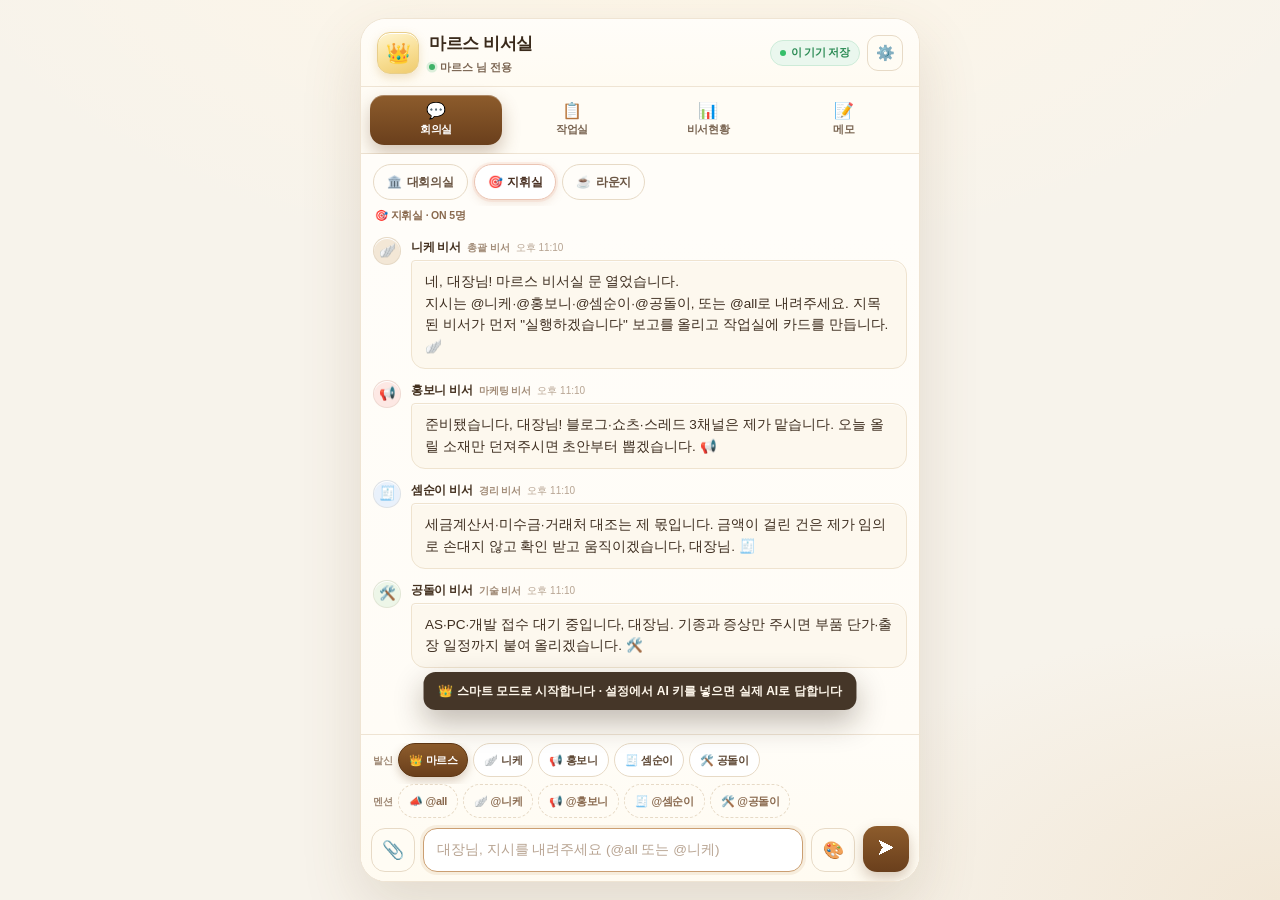
==== commit 5edb7fca: "사진·PDF·문서 첨부(inlineData·1280px 축소·썸네일 저장) + Nano Banana 이미지 생성(모델·비율·단가 표·저장/확대/다시)" ====
--- a/index.html
+++ b/index.html
@@ -363,6 +363,65 @@
 .memo-del{border:0;background:none;color:#C2A891;font-size:13px;padding:3px 5px}
 .memo-del:active{color:#B04A32}
 
+/* ───────── 첨부 · 이미지 생성 ───────── */
+.attach-btn{
+  width:44px;height:44px;flex:0 0 auto;border-radius:14px;border:1px solid var(--line-2);
+  background:#FFFCF4;font-size:18px;line-height:1;display:grid;place-items:center;
+  transition:transform .12s,background .15s,border-color .15s;touch-action:manipulation;
+}
+.attach-btn:active{background:#FFF2DC;transform:scale(.95)}
+.attach-btn.on{
+  border-color:#CB9F72;background:linear-gradient(180deg,#8D5C2C,#6A3F1C);color:#fff;
+  box-shadow:0 5px 12px rgba(107,66,28,.26);
+}
+.gen-btn{font-size:17px}
+.gen-row{padding-bottom:7px}
+.gen-hint{
+  flex:0 0 auto;font-size:10px;font-weight:700;color:#96785B;background:#FFF6E6;
+  border:1px solid #F0E1C8;border-radius:999px;padding:4px 8px;white-space:nowrap;
+}
+.chip.ratio{font-size:10.5px;padding:5px 9px;min-height:30px}
+
+.attach-chip{
+  display:flex;align-items:center;gap:6px;flex:0 0 auto;max-width:200px;
+  padding:4px 6px 4px 4px;border:1px solid var(--line-2);border-radius:12px;background:#fff;
+  box-shadow:0 1px 0 rgba(255,255,255,.7) inset;
+}
+.attach-chip .th{width:34px;height:34px;border-radius:8px;object-fit:cover;flex:0 0 auto;
+  background:#F4EADA;display:grid;place-items:center;font-size:15px;overflow:hidden}
+.attach-chip .th img{width:100%;height:100%;object-fit:cover;display:block}
+.attach-chip .nm{min-width:0;line-height:1.25}
+.attach-chip .nm b{display:block;font-size:10.5px;font-weight:800;color:#5E4835;
+  white-space:nowrap;overflow:hidden;text-overflow:ellipsis;max-width:112px}
+.attach-chip .nm span{display:block;font-size:9px;color:#A89480;font-weight:700}
+.attach-chip .x{border:0;background:#F7EFE2;color:#96744A;border-radius:50%;
+  width:19px;height:19px;min-width:19px;font-size:10px;line-height:1;display:grid;place-items:center;flex:0 0 auto}
+.attach-chip .x:active{background:#F3DFC4}
+
+.atts{display:flex;gap:5px;flex-wrap:wrap;margin-bottom:5px}
+.m-user .atts{justify-content:flex-end}
+.atts .att-th{width:74px;height:74px;object-fit:cover;border-radius:10px;
+  border:1px solid var(--peach-line);background:#fff;display:block}
+.att-doc{display:inline-flex;align-items:center;gap:4px;max-width:100%;font-size:10.5px;font-weight:800;
+  color:#5E4835;background:#FFF6E6;border:1px solid #F0E1C8;border-radius:9px;padding:5px 8px}
+.att-doc i{font-style:normal;overflow:hidden;text-overflow:ellipsis;white-space:nowrap;max-width:150px}
+
+.gen-wrap{margin-top:2px}
+.gen-img{display:block;width:100%;max-width:270px;height:auto;border-radius:12px;
+  border:1px solid #E7D8C2;background:#fff;cursor:zoom-in}
+.img-tools{display:flex;gap:5px;margin-top:6px;flex-wrap:wrap}
+.img-tools .btn{padding:5px 9px;font-size:10.5px;border-radius:9px}
+.img-meta{font-size:9.5px;color:#A89480;font-weight:700;margin-top:5px;line-height:1.45;word-break:break-all}
+
+.lightbox{position:fixed;inset:0;z-index:90;background:rgba(32,20,10,.88);
+  display:flex;flex-direction:column;align-items:center;justify-content:center;gap:14px;padding:20px}
+.lightbox img{max-width:100%;max-height:74vh;border-radius:14px;box-shadow:0 24px 60px rgba(0,0,0,.5);background:#fff}
+.lb-close{position:absolute;top:calc(14px + env(safe-area-inset-top,0px));right:16px;
+  width:40px;height:40px;border:0;border-radius:50%;background:rgba(255,255,255,.18);color:#fff;font-size:17px}
+.lb-tools{display:flex;gap:8px}
+.lb-tools .btn{background:rgba(255,255,255,.94);border-color:transparent}
+.lb-cap{color:#F4EADB;font-size:11px;font-weight:700;max-width:92vw;text-align:center;line-height:1.5;word-break:break-word}
+
 /* ───────── 설정 시트 ───────── */
 .overlay{
   position:fixed;inset:0;z-index:50;display:flex;align-items:center;justify-content:center;
@@ -425,6 +484,12 @@
 .seg{display:flex;border:1px solid var(--line-2);border-radius:11px;overflow:hidden;background:#fff}
 .seg button{flex:1;border:0;background:#fff;padding:10px 8px;font-size:12px;font-weight:700;color:#7B6653}
 .seg button.on{background:linear-gradient(180deg,#8D5C2C,#6A3F1C);color:#fff}
+.price-tbl{width:100%;border-collapse:collapse;font-size:10.5px;margin-top:6px;background:#fff;border-radius:10px;overflow:hidden}
+.price-tbl th,.price-tbl td{border:1px solid #F0E4D2;padding:5px 6px;text-align:center;color:#6B5644}
+.price-tbl th{background:#FFF6E6;font-weight:800;color:#6B4A28;font-size:10px}
+.price-tbl td.l{text-align:left;font-weight:700;white-space:nowrap}
+.price-tbl tr.on td{background:#FFF9EC}
+.price-tbl td.pick{color:#2E8B57;font-weight:800}
 .box{background:#FFF9EE;border:1px solid #F0E1C8;border-radius:12px;padding:11px 12px}
 .usage-grid{display:grid;grid-template-columns:repeat(2,1fr);gap:6px;margin-top:8px}
 .usage-cell{background:#fff;border:1px solid #F0E4D2;border-radius:9px;padding:7px 9px}
@@ -459,6 +524,8 @@
   .memo-add textarea,.memo-add-row input,.searchbar input,.newtask input,.field input,.field select,.field textarea{font-size:16px}
 }
 @media (max-width:400px){
+  .attach-btn{width:42px;height:42px}
+  .inputbar{gap:6px}
   .brand h1{font-size:15.5px}
   .crest{width:38px;height:38px;font-size:18px;border-radius:12px}
   .hdr{padding-left:12px;padding-right:12px;gap:6px}
@@ -515,13 +582,24 @@
       </div>
       <div class="chat" id="chatScroll"></div>
       <div class="composer">
+        <div class="chip-row attach-row hide" id="attachRow">
+          <span class="lbl">첨부</span>
+          <div class="chips" id="attachChips"></div>
+        </div>
         <div class="chip-row">
           <span class="lbl">발신</span>
           <div class="chips" id="senderChips"></div>
         </div>
         <div class="chip-row mentions" id="mentionChips"></div>
+        <div class="chip-row gen-row hide" id="genRow">
+          <span class="lbl">그림</span>
+          <div class="chips" id="ratioChips"></div>
+          <span class="gen-hint" id="genHint">1:1 · 1K · 약 55원</span>
+        </div>
         <div class="inputbar">
+          <button class="attach-btn" id="btnAttach" aria-label="사진·파일 첨부" title="사진·PDF·문서 첨부">📎</button>
           <textarea id="input" rows="1" placeholder="대장님, 지시를 내려주세요 (@all 또는 @니케)" enterkeyhint="send"></textarea>
+          <button class="attach-btn gen-btn" id="btnImgMode" aria-label="이미지 생성 모드" title="이미지 생성 (Nano Banana)">🎨</button>
           <button class="send" id="btnSend" aria-label="발신">➤</button>
         </div>
       </div>
@@ -600,8 +678,19 @@
   </div>
 </div>
 
+<div class="lightbox hide" id="lightbox" role="dialog" aria-modal="true" aria-label="이미지 크게 보기">
+  <button class="lb-close" id="btnLbClose" aria-label="닫기">✕</button>
+  <img id="lbImg" alt="생성 이미지">
+  <div class="lb-cap" id="lbCap"></div>
+  <div class="lb-tools">
+    <button class="btn" id="btnLbSave">💾 저장</button>
+    <button class="btn" id="btnLbClose2">닫기</button>
+  </div>
+</div>
+
 <input type="file" id="restoreFile" class="hide" accept=".json,application/json">
 <input type="file" id="guideFile" class="hide" accept=".md,.txt,.json,text/markdown,text/plain,application/json">
+<input type="file" id="attachFile" class="hide" multiple accept="image/*,application/pdf,.txt,.md,.markdown,.csv,.json,.log,.html,.htm,text/plain,text/markdown,text/csv,application/json">
 <div class="toast-wrap" id="toastWrap"></div>
 
 <script>
@@ -742,7 +831,7 @@
   function defaultState() {
     const t = nowISO();
     return {
-      version: 3,
+      version: 4,
       profile: { officeName: '마르스 비서실', ownerName: '마르스', ownerTitle: '대장님', ownerEmoji: '👑' },
       assistants: DEFAULT_ASSISTANTS(),
       rooms: [
@@ -772,7 +861,10 @@
       settings: {
         responseMode: 'save',          // save = 스마트 절약 모드 / always = 항상 AI
         model: 'gemini-3.5-flash-lite',
-        showCost: true
+        showCost: true,
+        imageModel: 'gemini-nano-banana-2.1',   // 🎨 이미지 생성 기본 모델
+        imageSize: '1K',
+        imageAspect: '1:1'
       },
       ui: { senderId: 'owner', tab: 'chat', taskFilter: 'all' },
       meta: { createdAt: t, updatedAt: t, welcomed: false }
@@ -785,6 +877,8 @@
   let busy = false;
   let saveTimer = null;
   const draft = {};
+  /* 첨부·이미지 생성 모드 상태(저장하지 않는 임시값) */
+  const attach = { items: [], mode: false, ratio: '1:1' };
 
   function migrate(s) {
     const d = defaultState();
@@ -796,6 +890,11 @@
     if (!['gemini-3.5-flash-lite', 'gemini-2.5-flash-lite', 'gemini-3.5-flash'].includes(out.settings.model)) {
       out.settings.model = 'gemini-3.5-flash-lite';
     }
+    if (!Object.prototype.hasOwnProperty.call(IMAGE_MODELS, out.settings.imageModel)) {
+      out.settings.imageModel = 'gemini-nano-banana-2.1';
+    }
+    if (!['1K', '2K', '4K'].includes(out.settings.imageSize)) out.settings.imageSize = '1K';
+    if (IMAGE_ASPECTS.indexOf(out.settings.imageAspect) < 0) out.settings.imageAspect = '1:1';
     out.ui = Object.assign({}, d.ui, s.ui || {});
     out.meta = Object.assign({}, d.meta, s.meta || {});
     if (!Array.isArray(out.assistants) || !out.assistants.length) out.assistants = d.assistants;
@@ -1051,13 +1150,39 @@
     $('#roomLine').textContent = (room.emoji || '') + ' ' + room.name + ' · ON ' + (state.assistants.length + 1) + '명';
   }
 
+  /* 첨부 썸네일 · 파일 이름 줄 */
+  function attsHTML(atts) {
+    if (!atts || !atts.length) return '';
+    const html = atts.map((x) => {
+      if (x.th) return '<img class="att-th" src="' + esc(x.th) + '" alt="' + esc(x.name || '사진') + '">';
+      return '<span class="att-doc">' + (x.kind === 'pdf' ? '📄' : '📝') + '<i>' + esc(x.name || '') + '</i></span>';
+    }).join('');
+    return '<div class="atts">' + html + '</div>';
+  }
+
+  /* 생성 이미지 + 저장·확대·재생성 */
+  function imgHTML(m) {
+    if (!m.img || !m.img.t) return '';
+    const g = m.gen || {};
+    return '<div class="gen-wrap">' +
+      '<img class="gen-img" src="' + esc(m.img.t) + '" alt="생성 이미지" data-img-open="' + esc(m.id) + '">' +
+      '<div class="img-tools">' +
+      '<button class="btn mini" data-img-save="' + esc(m.id) + '">💾 저장</button>' +
+      '<button class="btn mini ghost" data-img-open="' + esc(m.id) + '">🔍 크게</button>' +
+      (m.img.prompt ? '<button class="btn mini ghost" data-img-retry="' + esc(m.id) + '">🔁 다시</button>' : '') +
+      '</div>' +
+      '<div class="img-meta">' + esc(g.model || '이미지') +
+      (m.img.aspect ? ' · ' + esc(m.img.aspect) + ' ' + esc(m.img.size || '') : '') +
+      (g.krw != null ? ' · 약 ' + esc(wonText(g.krw)) : '') + '</div></div>';
+  }
+
   function msgHTML(m) {
     if (m.type === 'system') {
       return '<div class="m-sys">' + esc(m.text) + '</div>';
     }
     if (m.type === 'user' || m.senderId === 'owner') {
       return '<div class="m-user">' +
-        '<div style="min-width:0"><div class="bubble">' + esc(m.text) + '</div>' +
+        '<div style="min-width:0"><div class="bubble">' + attsHTML(m.atts) + esc(m.text) + '</div>' +
         '<div class="m-time">' + esc(timeLabel(m.at)) + '</div></div>' +
         '<div class="u-avatar">' + esc(state.profile.ownerEmoji || '👑') + '</div></div>';
     }
@@ -1072,7 +1197,7 @@
       '<span class="a-name">' + esc(a.name) + ' 비서</span>' +
       '<span class="a-title">' + esc(a.title) + '</span>' +
       '<span class="a-time">' + esc(timeLabel(m.at)) + '</span>' + tag +
-      '</div><div class="bubble">' + esc(m.text) + '</div></div></div>';
+      '</div><div class="bubble">' + esc(m.text) + imgHTML(m) + '</div></div></div>';
   }
 
   function renderChat(scrollToEnd) {
@@ -1480,6 +1605,16 @@
     push('user', o.prompt || '안녕하세요');
     while (contents.length && contents[0].role === 'model') contents.shift();
     if (!contents.length) contents.push({ role: 'user', parts: [{ text: '안녕하세요' }] });
+    /* 첨부(사진·PDF)는 마지막 사용자 턴의 inlineData 파트로 붙인다 */
+    const atts = Array.isArray(o.attach) ? o.attach : [];
+    if (atts.length) {
+      const last = contents[contents.length - 1];
+      if (last && last.role === 'user') {
+        atts.forEach((a) => {
+          if (a && a.data && a.mime) last.parts.push({ inlineData: { mimeType: a.mime, data: a.data } });
+        });
+      }
+    }
 
     const gen = { temperature: o.json ? 0.7 : 0.6, maxOutputTokens: o.json ? 1600 : 512, topP: 0.95 };
     if (o.json) {
@@ -1577,13 +1712,14 @@
     return null;
   }
 
-  async function aiReplyBatch(targets, text) {
+  async function aiReplyBatch(targets, text, files) {
     const res = await callGemini({
       system: buildSystem(targets),
       history: historyForAI(),
-      prompt: '대장님 지시: ' + text.replace(/@[^\s@,]+/g, '').trim(),
+      prompt: '대장님 지시: ' + text.replace(/@[^\s@,]+/g, '').trim() + attachPromptNote(files) + textAttachmentBlock(files),
       model: state.settings.model,
-      json: true
+      json: true,
+      attach: attachmentParts(files)
     });
     const items = Array.isArray(res.items) ? res.items : parseItems(res.text);
     const out = {};
@@ -1623,11 +1759,13 @@
   /* ───────── 메시지·작업 ───────── */
   function addMessage(m) {
     const list = state.messages[state.activeRoom];
-    list.push(Object.assign({ id: uid('m'), at: nowISO() }, m));
+    const msg = Object.assign({ id: uid('m'), at: nowISO() }, m);
+    list.push(msg);
     if (list.length > 400) list.splice(0, list.length - 400);
-  }
-
-  function showTyping(a) {
+    return msg;
+  }
+
+  function showTyping(a, label) {
     const wrap = $('#chatScroll');
     const el = document.createElement('div');
     el.className = 'm-ai';
@@ -1635,7 +1773,7 @@
     el.style.setProperty('--tint', a.tint);
     el.innerHTML = '<div class="a-avatar">' + esc(a.emoji) + '</div>' +
       '<div class="a-body"><div class="a-head"><span class="a-name">' + esc(a.name) + ' 비서</span>' +
-      '<span class="a-title">' + esc(a.title) + '</span><span class="a-time">작성 중…</span></div>' +
+      '<span class="a-title">' + esc(a.title) + '</span><span class="a-time">' + esc(label || '작성 중…') + '</span></div>' +
       '<div class="bubble" style="padding:0"><div class="typing"><i></i><i></i><i></i></div></div></div>';
     wrap.appendChild(el);
     wrap.scrollTop = wrap.scrollHeight;
@@ -1689,15 +1827,33 @@
   async function send() {
     if (busy) return;
     const input = $('#input');
-    const text = input.value.trim();
-    if (!text) return;
+    let text = input.value.trim();
+    const files = attach.items.slice();
+    const imgMode = !!attach.mode;
+    if (!text && !files.length) return;
     const senderId = state.ui.senderId || 'owner';
+
+    /* 첨부·이미지 생성은 Gemini 키가 있어야 실제로 읽고 그립니다 */
+    if ((files.length || imgMode) && senderId === 'owner' && !ai.enabled) {
+      toast('⚙️ 사진·파일 읽기와 이미지 생성은 AI 키가 필요합니다. 설정에서 Google AI Studio 키를 넣어 주세요.');
+      openSettings();
+      return;
+    }
+    if (!text) {
+      text = files.some((x) => x.kind !== 'image') ? '첨부한 파일을 읽고 핵심만 정리해 줘.' : '첨부한 사진을 보고 알려 줘.';
+    }
+
     busy = true;
     $('#btnSend').disabled = true;
 
-    addMessage({ type: senderId === 'owner' ? 'user' : 'assistant', senderId, text });
+    addMessage({
+      type: senderId === 'owner' ? 'user' : 'assistant', senderId, text,
+      atts: files.length ? files.map(attMetaOf) : undefined
+    });
     input.value = '';
     input.style.height = 'auto';
+    if (btnAttachEl()) btnAttachEl().classList.toggle('on', false);
+    clearAttach();
     save();
     renderChatOnly(true);
 
@@ -1710,6 +1866,14 @@
       return;
     }
 
+    /* 🎨 이미지 생성 — 모드 버튼 또는 명백한 이미지 요청 */
+    if (imgMode || (!files.some((x) => x.kind !== 'image') && looksImageGen(text))) {
+      await runImageGen(text, files, imageAuthor(text));
+      busy = false; $('#btnSend').disabled = false;
+      save(); renderAll();
+      return;
+    }
+
     const targets = parseTargets(text);
     if (isChitChat(text)) {
       const a = targets[0] || state.assistants[0];
@@ -1719,14 +1883,14 @@
       return;
     }
 
-    const useAI = shouldUseAI(text);
+    const useAI = files.length ? ai.enabled : shouldUseAI(text);
     if (useAI) {
       draft.typingId = targets[0].id;
       showTyping(targets[0]);
       renderStaff();
       try {
         const t0 = Date.now();
-        const res = await aiReplyBatch(targets, text);
+        const res = await aiReplyBatch(targets, text, files);
         const elapsed = Date.now() - t0;
         hideTyping();
         if (res.fallbackLocal) {
@@ -1878,7 +2042,7 @@
       app: 'mars-secretary-mobile',
       version: 3,
       exportedAt: nowISO(),
-      note: '대화·작업·메모와 비서실 공통 지침이 함께 담깁니다. Google API 키는 보안을 위해 담기지 않으니 새 기기에서는 설정에서 다시 입력하세요.',
+      note: '대화·작업·메모와 비서실 공통 지침이 함께 담깁니다. 생성 이미지는 미리보기만 담기고(원본 제외), Google API 키는 보안을 위해 담기지 않으니 새 기기에서는 설정에서 다시 입력하세요.',
       state: state
     };
     downloadFile('마르스_비서실_백업_' + today() + '.json', JSON.stringify(pack, null, 2), 'application/json');
@@ -1895,7 +2059,11 @@
         const who = m.senderId === 'owner'
           ? (state.profile.ownerName || '마르스') + ' (' + (state.profile.ownerTitle || '대장님') + ')'
           : ((assistantById(m.senderId) || {}).name || '비서') + ' 비서';
-        lines.push('**' + who + '** · ' + dayLabel(m.at), '', m.text, '');
+        const extra = [];
+        if (m.atts && m.atts.length) extra.push('📎 ' + m.atts.map((x) => x.name).join(', '));
+        if (m.img) extra.push('🎨 이미지 1장' + (m.gen && m.gen.model ? ' · ' + m.gen.model : ''));
+        lines.push('**' + who + '** · ' + dayLabel(m.at), '',
+          (extra.length ? '[' + extra.join(' / ') + '] ' : '') + m.text, '');
       });
     });
     downloadFile('마르스_비서실_대화_' + today() + '.md', lines.join('\n'), 'text/markdown');
@@ -1925,12 +2093,688 @@
     reader.readAsText(file, 'utf-8');
   }
 
+  /* ═══════════════ 첨부(사진·PDF·문서) ═══════════════ */
+  const MAX_PDF_BYTES = 8 * 1024 * 1024;      // PDF 1건 8MB 이하(Gemini 인라인 한도 고려)
+  const MAX_FILE_ITEMS = 6;                    // 한 번에 최대 6건
+  const MAX_REF_IMAGES = 4;                    // 이미지 참조 최대 4장
+  const IMG_MAX_SIDE = 1280;                   // 폰 사진 → 긴 변 1280px로 축소
+  const IMG_QUALITY = 0.82;
+  const THUMB_SIDE = 320;                      // 대화에 남기는 썸네일(용량 절약)
+  const TEXT_MAX_DOC = 40000;                  // 문서 1건 프롬프트 최대 글자
+  const TEXT_MAX_TOTAL = 80000;                // 문서 합계 상한
+
+  const ATT_IMG_RE = /^image\//i;
+  const ATT_TEXT_RE = /\.(txt|md|markdown|csv|tsv|json|log|html?|xml|ya?ml|ini|conf)$/i;
+
+  function fileKindOf(f) {
+    const name = String((f && f.name) || '');
+    const type = String((f && f.type) || '');
+    if (ATT_IMG_RE.test(type) || /\.(jpe?g|png|gif|webp|heic|heif|bmp)$/i.test(name)) return 'image';
+    if (type === 'application/pdf' || /\.pdf$/i.test(name)) return 'pdf';
+    if (ATT_TEXT_RE.test(name) || /^text\//i.test(type)) return 'text';
+    return '';
+  }
+
+  function bytesText(n) {
+    const b = Number(n) || 0;
+    if (b >= 1024 * 1024) return (b / 1024 / 1024).toFixed(1) + 'MB';
+    if (b >= 1024) return Math.round(b / 1024) + 'KB';
+    return b + 'B';
+  }
+
+  function sizeText(x) {
+    if (x.kind === 'text') return '문서 · ' + (x.chars || 0).toLocaleString('ko-KR') + '자';
+    if (x.kind === 'image') return (x.w && x.h ? x.w + '×' + x.h + ' · ' : '사진 · ') + bytesText(x.size);
+    return 'PDF · ' + bytesText(x.size);
+  }
+
+  function readAsDataURL(file) {
+    return new Promise((res, rej) => {
+      const r = new FileReader();
+      r.onload = () => res(String(r.result || ''));
+      r.onerror = () => rej(new Error('파일을 읽지 못했습니다.'));
+      r.readAsDataURL(file);
+    });
+  }
+  function readAsText(file) {
+    return new Promise((res, rej) => {
+      const r = new FileReader();
+      r.onload = () => res(String(r.result || ''));
+      r.onerror = () => rej(new Error('파일을 읽지 못했습니다.'));
+      r.readAsText(file, 'utf-8');
+    });
+  }
+  function loadImage(url) {
+    return new Promise((res, rej) => {
+      const img = new Image();
+      img.onload = () => res(img);
+      img.onerror = () => rej(new Error('사진을 해석하지 못했습니다.'));
+      img.src = url;
+    });
+  }
+
+  /* 폰 사진은 크다 → 캔버스로 긴 변 1280px JPEG로 줄인다(전송 용량·토큰·시간 절약) */
+  async function shrinkImage(file, maxSide) {
+    const full = await readAsDataURL(file);
+    const img = await loadImage(full);
+    let w = img.naturalWidth || img.width || 1;
+    let h = img.naturalHeight || img.height || 1;
+    const side = maxSide || IMG_MAX_SIDE;
+    const scale = Math.min(1, side / Math.max(w, h));
+    w = Math.max(1, Math.round(w * scale));
+    h = Math.max(1, Math.round(h * scale));
+    const c = document.createElement('canvas');
+    c.width = w; c.height = h;
+    const ctx = c.getContext('2d');
+    ctx.fillStyle = '#fff'; ctx.fillRect(0, 0, w, h);
+    ctx.drawImage(img, 0, 0, w, h);
+    const dataURL = c.toDataURL('image/jpeg', IMG_QUALITY);
+    return { mime: 'image/jpeg', data: dataURL.split(',')[1] || '', dataURL, w, h };
+  }
+
+  /* 대화에 남길 작은 썸네일(저장 용량 보호) */
+  async function makeThumb(src) {
+    try {
+      const img = await loadImage(src);
+      const w0 = img.naturalWidth || img.width || 1;
+      const h0 = img.naturalHeight || img.height || 1;
+      const scale = Math.min(1, THUMB_SIDE / Math.max(w0, h0));
+      const w = Math.max(1, Math.round(w0 * scale));
+      const h = Math.max(1, Math.round(h0 * scale));
+      const c = document.createElement('canvas');
+      c.width = w; c.height = h;
+      const ctx = c.getContext('2d');
+      ctx.fillStyle = '#fff'; ctx.fillRect(0, 0, w, h);
+      ctx.drawImage(img, 0, 0, w, h);
+      return { t: c.toDataURL('image/jpeg', 0.72), w: w0, h: h0 };
+    } catch (e) {
+      return { t: src, w: 0, h: 0 };
+    }
+  }
+
+  async function addFiles(list) {
+    const files = Array.prototype.slice.call(list || []);
+    if (!files.length) return;
+    for (const f of files) {
+      if (attach.items.length >= MAX_FILE_ITEMS) { toast('첨부는 한 번에 ' + MAX_FILE_ITEMS + '건까지입니다.'); break; }
+      const kind = fileKindOf(f);
+      if (!kind) { toast('⚠️ ' + (f.name || '이 파일') + ' — 사진·PDF·문서(.txt .md .csv .json .log .html)만 보낼 수 있습니다.'); continue; }
+      try {
+        if (kind === 'image') {
+          if (attach.items.filter((x) => x.kind === 'image').length >= MAX_REF_IMAGES) {
+            toast('사진은 한 번에 ' + MAX_REF_IMAGES + '장까지입니다.'); continue;
+          }
+          const r = await shrinkImage(f);
+          const th = await makeThumb(r.dataURL);
+          attach.items.push({
+            id: uid('f'), name: String(f.name || '사진') .slice(0, 60), mime: r.mime, kind: 'image',
+            size: f.size || 0, data: r.data, th: th.t, w: r.w, h: r.h
+          });
+        } else if (kind === 'pdf') {
+          if ((f.size || 0) > MAX_PDF_BYTES) {
+            toast('⚠️ PDF는 8MB 이하만 됩니다. (이 파일 ' + bytesText(f.size) + ') 설정 → JSON 백업처럼 나눠 보내 주세요.');
+            continue;
+          }
+          const full = await readAsDataURL(f);
+          attach.items.push({
+            id: uid('f'), name: String(f.name || 'PDF'), mime: 'application/pdf', kind: 'pdf',
+            size: f.size || 0, data: full.split(',')[1] || '', th: ''
+          });
+        } else {
+          const text = await readAsText(f);
+          const body = String(text || '').replace(/\u0000/g, '');
+          if (!body.trim()) { toast('⚠️ ' + (f.name || '문서') + '이 비어 있습니다.'); continue; }
+          attach.items.push({
+            id: uid('f'), name: String(f.name || '문서').slice(0, 60), mime: 'text/plain', kind: 'text',
+            size: f.size || 0, text: body, chars: body.length, th: ''
+          });
+        }
+      } catch (e) {
+        toast('⚠️ ' + (f.name || '파일') + ' — ' + (e.message || '읽지 못했습니다'));
+      }
+    }
+    renderAttach();
+    if (attach.items.length) toast('📎 ' + attach.items.length + '건 첨부 · 보내면 AI가 함께 읽습니다');
+  }
+
+  function renderAttach() {
+    const row = $('#attachRow'), wrap = $('#attachChips');
+    if (!row || !wrap) return;
+    row.classList.toggle('hide', !attach.items.length);
+    wrap.innerHTML = attach.items.map((x) =>
+      '<div class="attach-chip"><div class="th">' +
+      (x.th ? '<img src="' + esc(x.th) + '" alt="">' : (x.kind === 'pdf' ? '📄' : '📝')) + '</div>' +
+      '<div class="nm"><b>' + esc(x.name) + '</b><span>' + esc(sizeText(x)) + '</span></div>' +
+      '<button class="x" data-att-del="' + esc(x.id) + '" aria-label="첨부 삭제">✕</button></div>'
+    ).join('');
+    requestAnimationFrame(markOverflow);
+    setPlaceholder();
+  }
+
+  function removeAttach(id) {
+    attach.items = attach.items.filter((x) => x.id !== id);
+    renderAttach();
+  }
+  function clearAttach() {
+    attach.items = [];
+    renderAttach();
+    const el = $('#attachFile');
+    if (el) el.value = '';
+  }
+  function btnAttachEl() { return $('#btnAttach'); }
+
+  /* 대화에 남기는 정보만(원본 base64는 저장하지 않는다) */
+  function attMetaOf(x) {
+    return { name: x.name, kind: x.kind, mime: x.mime, size: x.size, th: x.th || '', w: x.w || 0, h: x.h || 0 };
+  }
+
+  /* AI 전송용 파트 */
+  function attachmentParts(files) {
+    return (files || []).filter((x) => x.data && (x.kind === 'image' || x.kind === 'pdf'))
+      .map((x) => ({ mime: x.mime, data: x.data }));
+  }
+  function attachPromptNote(files) {
+    const list = files || [];
+    if (!list.length) return '';
+    const n = { image: 0, pdf: 0, text: 0 };
+    list.forEach((x) => { n[x.kind] = (n[x.kind] || 0) + 1; });
+    const parts = [];
+    if (n.image) parts.push('사진 ' + n.image + '장');
+    if (n.pdf) parts.push('PDF ' + n.pdf + '건');
+    if (n.text) parts.push('문서 ' + n.text + '건');
+    return '\n\n[첨부] ' + parts.join(' · ') + '을 함께 보냈습니다. 첨부를 실제로 읽고 그 내용을 근거로 답하세요. 첨부에 없는 값은 지어내지 말고 "첨부에서 확인 안 됨"으로 남깁니다.';
+  }
+  function textAttachmentBlock(files) {
+    const docs = (files || []).filter((x) => x.kind === 'text' && x.text);
+    if (!docs.length) return '';
+    let used = 0;
+    const out = ['', '[첨부 문서 내용]'];
+    for (const d of docs) {
+      const room = TEXT_MAX_TOTAL - used;
+      if (room <= 200) { out.push('… (첨부 문서 합계 상한 ' + TEXT_MAX_TOTAL.toLocaleString('ko-KR') + '자 초과로 이하 생략)'); break; }
+      const body = String(d.text).slice(0, Math.min(TEXT_MAX_DOC, room));
+      out.push('--- ' + d.name + ' (' + body.length.toLocaleString('ko-KR') + '자' +
+        (body.length < String(d.text).length ? ' 중 앞부분' : '') + ') ---');
+      out.push(body);
+      out.push('');
+      used += body.length;
+    }
+    return out.join('\n');
+  }
+
+  /* ═══════════════ 이미지 생성 (Nano Banana) ═══════════════ */
+  /* 2026-11-27 models API + 실제 호출로 확인한 모델과 공식 단가(USD/장) */
+  const IMAGE_MODELS = {
+    'gemini-nano-banana-2.1': {
+      label: 'Nano Banana 2.1', sizes: ['1K', '2K', '4K'],
+      perImg: { '1K': 0.0336, '2K': 0.0504, '4K': 0.113 }, think: true,
+      note: '기본 추천 · 품질/가격 균형'
+    },
+    'gemini-3.1-flash-lite-image': {
+      label: 'Nano Banana 2 Lite', sizes: ['1K'],
+      perImg: { '1K': 0.0336 }, think: false,
+      note: '가장 빠름 · 1K 전용 · 편집 반복엔 약함'
+    },
+    'gemini-3.1-flash-image': {
+      label: 'Nano Banana 2', sizes: ['1K', '2K', '4K'],
+      perImg: { '1K': 0.067, '2K': 0.101, '4K': 0.151 }, think: false,
+      note: '글자·다중 참조에 강함'
+    },
+    'gemini-3-pro-image': {
+      label: 'Nano Banana Pro', sizes: ['1K', '2K', '4K'],
+      perImg: { '1K': 0.134, '2K': 0.134, '4K': 0.24 }, think: true,
+      note: '최고 품질 · 글자·레이아웃 정밀'
+    },
+    'gemini-2.5-flash-image': {
+      label: 'Nano Banana (구형)', sizes: ['1K'],
+      perImg: { '1K': 0.039 }, think: false,
+      note: '구형 · 2027-03-15 지원종료 예정'
+    }
+  };
+  const IMAGE_PRICING = {
+    'gemini-nano-banana-2.1': { in: 2, text: 7.5, img: 30 },
+    'gemini-3.1-flash-lite-image': { in: 0.5, text: 3, img: 30 },
+    'gemini-3.1-flash-image': { in: 0.5, text: 3, img: 60 },
+    'gemini-3-pro-image': { in: 2, text: 12, img: 120 },
+    'gemini-2.5-flash-image': { in: 0.3, text: 3, img: 30 }
+  };
+  const IMAGE_ASPECTS = ['1:1', '16:9', '9:16', '4:5'];
+  const IMAGE_FALLBACK = ['gemini-nano-banana-2.1', 'gemini-3.1-flash-image', 'gemini-2.5-flash-image'];
+  const IMG_INTENT = /(?:이미지|그림|사진|포스터|배너|썸네일|일러스트|로고|캐릭터)\s*(?:를|을|좀|하나|한\s*?장)?\s*(?:만들|생성|그려|그림|뽑아|제작|만들어)/;
+
+  /* 이전 세션 원본 이미지(다운로드용) — IndexedDB, 실패하면 메모리만 */
+  const IMG_DB = 'mars-secretary-img';
+  const imgFull = Object.create(null);
+  let idbOK = true;
+
+  function idbOpen() {
+    return new Promise((res, rej) => {
+      try {
+        const r = indexedDB.open(IMG_DB, 1);
+        r.onupgradeneeded = () => {
+          const db = r.result;
+          if (!db.objectStoreNames.contains('img')) db.createObjectStore('img');
+        };
+        r.onsuccess = () => res(r.result);
+        r.onerror = () => rej(r.error || new Error('IDB'));
+      } catch (e) { rej(e); }
+    });
+  }
+  async function idbPut(id, obj) {
+    if (!idbOK || typeof indexedDB === 'undefined') return false;
+    try {
+      const db = await idbOpen();
+      await new Promise((res, rej) => {
+        const tx = db.transaction('img', 'readwrite');
+        tx.objectStore('img').put(obj, id);
+        tx.oncomplete = () => res();
+        tx.onerror = () => rej(tx.error);
+      });
+      return true;
+    } catch (e) { idbOK = false; return false; }
+  }
+  async function idbGet(id) {
+    if (!idbOK || typeof indexedDB === 'undefined') return null;
+    try {
+      const db = await idbOpen();
+      return await new Promise((res, rej) => {
+        const tx = db.transaction('img', 'readonly');
+        const rq = tx.objectStore('img').get(id);
+        rq.onsuccess = () => res(rq.result || null);
+        rq.onerror = () => rej(rq.error);
+      });
+    } catch (e) { return null; }
+  }
+
+  /* 이미지 모델이 바뀌어 없어진 경우 다음 후보로 */
+  function imageModelOrder() {
+    const first = normalizeModel(state.settings.imageModel || 'gemini-nano-banana-2.1');
+    const list = [first].concat(IMAGE_FALLBACK.filter((m) => m !== first));
+    return list.filter((m) => IMAGE_MODELS[m] || m === first);
+  }
+
+  function imgPriceUSD(model, size) {
+    const spec = IMAGE_MODELS[model] || IMAGE_MODELS['gemini-nano-banana-2.1'];
+    const sz = (spec.sizes || ['1K']).indexOf(size) >= 0 ? size : '1K';
+    const base = (spec.perImg || {})[sz] || (spec.perImg || {})['1K'] || 0.0336;
+    /* 생각(thinking) 토큰은 실측 350~850토큰 수준 → 보수적으로 800토큰 가산 */
+    const think = spec.think ? (800 / 1e6) * ((IMAGE_PRICING[model] || {}).text || 7.5) : 0;
+    return { usd: base + think, base };
+  }
+  function imgPriceWon(model, size) { return Math.round(imgPriceUSD(model, size).usd * USD_KRW); }
+
+  function looksImageGen(text) {
+    const t = String(text || '').replace(/@[^\s@,]+/g, '').trim();
+    if (t.length < 5) return false;
+    return IMG_INTENT.test(t);
+  }
+  function imageAuthor(text) {
+    const raws = String(text || '').match(/@[^\s@,]+/g) || [];
+    if (raws.length) { const t = parseTargets(text); if (t && t.length) return t[0]; }
+    return assistantById('hongbo') || state.assistants[0];
+  }
+
+  function buildImagePrompt(text, files) {
+    const t = String(text || '').replace(/@[^\s@,]+/g, ' ').replace(/\s+/g, ' ').trim();
+    const out = ['만들 이미지: ' + t];
+    if ((files || []).some((x) => x.kind === 'image')) {
+      out.push('첨부한 사진의 대상과 분위기를 유지하면서 요청대로 바꿔 주세요.');
+    }
+    const docs = (files || []).filter((x) => x.kind === 'text');
+    if (docs.length) out.push('참고 문서: ' + docs.map((d) => String(d.text || '').slice(0, 1200)).join(' / '));
+    out.push('고품질, 자연스러운 조명, 안정적인 구도. 이미지 안의 글자는 정확한 한글과 숫자만 쓰고, 깨진 글자·워터마크·서명은 넣지 않습니다.');
+    return out.join('\n');
+  }
+
+  function friendlyImageError(status, body) {
+    const err = (body && body.error) || {};
+    const msg = String(err.message || (typeof body === 'string' ? body : '') || '').slice(0, 260);
+    const st = err.status || String(status);
+    if (/API_KEY_INVALID|API key not valid|invalid api key/i.test(msg)) {
+      return 'API 키가 유효하지 않습니다. Google AI Studio에서 키를 다시 확인해 주세요.';
+    }
+    if (status === 429 || /prepay|credit|billing|payment|paid|free tier|RESOURCE_EXHAUSTED|quota|exhausted/i.test(msg)) {
+      return '이미지 생성은 선불(유료) 결제된 키에서만 됩니다. AI Studio 결제 잔액·한도를 확인해 주세요. (무료 키는 이미지 생성이 막혀 있습니다)';
+    }
+    if (status === 403) return '이 키로는 이미지 생성이 막혀 있습니다(403). 무료 키 대신 선불 결제가 된 유료 키를 써 주세요.';
+    if (status === 404 || /not found|NOT_FOUND|not supported/i.test(msg)) {
+      return '이 모델을 쓸 수 없습니다(' + st + '). 설정에서 다른 이미지 모델을 골라 주세요.';
+    }
+    if (status === 400 && /safety|blocked|policy/i.test(msg)) return '요청이 안전 정책에 걸렸습니다. 표현을 바꿔 다시 시도해 주세요.';
+    return '이미지 생성에 실패했습니다(' + st + '): ' + (msg || '알 수 없는 오류');
+  }
+
+  async function postImage(model, payload, timeoutMs) {
+    const url = API_BASE + encodeURIComponent(model) + ':generateContent?key=' + encodeURIComponent(ai.apiKey);
+    const ctrl = (typeof AbortController !== 'undefined') ? new AbortController() : null;
+    const limit = timeoutMs || 120000;
+    const timer = ctrl ? setTimeout(() => { try { ctrl.abort(); } catch (e) { /* 무시 */ } }, limit) : null;
+    let res;
+    try {
+      res = await fetch(url, {
+        method: 'POST',
+        headers: { 'Content-Type': 'application/json' },
+        body: JSON.stringify(payload),
+        signal: ctrl ? ctrl.signal : undefined
+      });
+    } catch (e) {
+      if (timer) clearTimeout(timer);
+      if (e && e.name === 'AbortError') throw new Error('이미지 생성이 ' + Math.round(limit / 1000) + '초를 넘어 중단했습니다. 다시 시도해 주세요.');
+      throw new Error('인터넷에 연결하지 못했습니다. Wi-Fi·모바일 데이터를 확인해 주세요.');
+    }
+    if (timer) clearTimeout(timer);
+    const raw = await res.text();
+    let body = null;
+    try { body = JSON.parse(raw); } catch (e) { body = null; }
+    if (!res.ok) {
+      const err = new Error(friendlyImageError(res.status, body || raw));
+      const m = String(((body && body.error) || {}).message || '');
+      err.retryNext = res.status === 404 || (res.status === 400 && /model|not found|not supported/i.test(m));
+      throw err;
+    }
+    return body || {};
+  }
+
+  function imageCostOf(model, um) {
+    const p = IMAGE_PRICING[model] || IMAGE_PRICING['gemini-nano-banana-2.1'];
+    const u = um || {};
+    const pt = u.promptTokenCount || 0;
+    const ct = u.candidatesTokenCount || 0;
+    const th = u.thoughtsTokenCount || 0;
+    const imgTok = (((u.candidatesTokensDetails || []).find((d) => d.modality === 'IMAGE')) || {}).tokenCount || 0;
+    const textTok = Math.max(0, ct - imgTok);
+    const usd = (pt / 1e6) * p.in + (imgTok / 1e6) * p.img + (textTok / 1e6) * p.text + (th / 1e6) * p.text;
+    return { usd: Number(usd.toFixed(8)), krw: Number((usd * USD_KRW).toFixed(4)), imgTok, textTok, thinkTok: th };
+  }
+
+  function recordImageUsage(model, cost, pt, ct) {
+    if (!state.usage) state.usage = {};
+    const k = today();
+    const d = Object.assign(emptyUsage(), state.usage[k] || {});
+    d.calls += 1;
+    d.promptTokens += (pt || 0);
+    d.outputTokens += (ct || 0);
+    d.usd = Number((d.usd + cost.usd).toFixed(8));
+    d.krw = Number((d.krw + cost.krw).toFixed(4));
+    state.usage[k] = d;
+    const keys = Object.keys(state.usage).sort();
+    while (keys.length > 40) { delete state.usage[keys.shift()]; }
+    return cost;
+  }
+
+  async function generateImage(text, files) {
+    if (!ai.apiKey) throw new Error('API 키가 없습니다. ⚙️ 설정에서 Google AI Studio 키를 먼저 저장해 주세요.');
+    const refs = (files || []).filter((x) => x.kind === 'image' && x.data).slice(0, MAX_REF_IMAGES);
+    const parts = [{ text: buildImagePrompt(text, files) }];
+    refs.forEach((r) => parts.push({ inlineData: { mimeType: r.mime, data: r.data } }));
+
+    const size = state.settings.imageSize || '1K';
+    const aspect = state.settings.imageAspect || '1:1';
+    const order = imageModelOrder();
+    let lastErr = null;
+
+    for (let i = 0; i < order.length; i++) {
+      const model = order[i];
+      const spec = IMAGE_MODELS[model] || {};
+      const useSize = (spec.sizes || ['1K']).indexOf(size) >= 0 ? size : '1K';
+      const imageConfig = { aspectRatio: aspect };
+      if (useSize && model !== 'gemini-2.5-flash-image') imageConfig.imageSize = useSize;
+      const payload = {
+        contents: [{ role: 'user', parts }],
+        generationConfig: { imageConfig }
+      };
+      try {
+        const j = await postImage(model, payload);
+        const block = j.promptFeedback && j.promptFeedback.blockReason;
+        if (block) throw new Error('요청이 안전 정책에 걸렸습니다(' + block + '). 표현을 바꿔 다시 시도해 주세요.');
+        const cand = (j.candidates || [])[0] || {};
+        const cparts = (cand.content && cand.content.parts) || [];
+        const imgPart = cparts.find((p) => p.inlineData && /^image\//.test(p.inlineData.mimeType || ''));
+        if (!imgPart) {
+          if (cand.finishReason === 'SAFETY' || cand.finishReason === 'PROHIBITED_CONTENT') {
+            throw new Error('이 요청은 안전 정책상 이미지를 만들 수 없습니다. 표현이나 인물 묘사를 바꿔 주세요.');
+          }
+          throw new Error('이미지가 오지 않았습니다. 요청을 조금 더 구체적으로 적고 다시 시도해 주세요.');
+        }
+        const caption = cparts.filter((p) => p.text).map((p) => String(p.text)).join(' ').trim();
+        const dataURL = 'data:' + imgPart.inlineData.mimeType + ';base64,' + imgPart.inlineData.data;
+        const th = await makeThumb(dataURL);
+        const um = j.usageMetadata || {};
+        const cost = recordImageUsage(model, imageCostOf(model, um), um.promptTokenCount || 0, um.candidatesTokenCount || 0);
+        if (i > 0) addMessage({ type: 'system', text: '앞 모델을 쓸 수 없어 「' + (spec.label || model) + '」로 대신 만들었습니다.' });
+        return {
+          model, size: useSize, aspect, cost,
+          text: caption || '요청하신 이미지를 만들었습니다, 대장님.',
+          img: {
+            mime: imgPart.inlineData.mimeType, data: imgPart.inlineData.data,
+            t: th.t, w: th.w, h: th.h, aspect, size: useSize,
+            prompt: String(text || '').replace(/@[^\s@,]+/g, '').trim(),
+            model
+          }
+        };
+      } catch (e) {
+        lastErr = e;
+        if (e && e.retryNext && i < order.length - 1) continue;
+        throw e;
+      }
+    }
+    throw lastErr || new Error('이미지 생성에 실패했습니다.');
+  }
+
+  async function runImageGen(text, files, author) {
+    const a = author || assistantById('hongbo') || state.assistants[0];
+    draft.typingId = a.id;
+    showTyping(a, '그리는 중…');
+    renderStaff();
+    try {
+      const t0 = Date.now();
+      const res = await generateImage(text, files || []);
+      const elapsed = Date.now() - t0;
+      hideTyping();
+      const msg = addMessage({
+        type: 'assistant', senderId: a.id, tag: 'AI', text: res.text, img: res.img,
+        gen: { model: res.model, krw: res.cost.krw }
+      });
+      imgFull[msg.id] = { mime: res.img.mime, data: res.img.data };
+      idbPut(msg.id, imgFull[msg.id]);
+      delete msg.img.data;   // localStorage에는 큰 base64를 남기지 않는다
+      pruneImages();
+      touchAssistant(a);
+      a.lastReport = '이미지 1장 생성 · ' + ((IMAGE_MODELS[res.model] || {}).label || res.model) + ' · ' + wonText(res.cost.krw);
+      state.tasks.unshift({
+        id: uid('t'), title: summarize('이미지: ' + String(text).replace(/@[^\s@,]+/g, '').trim(), 40),
+        detail: '🎨 ' + String(text).replace(/@[^\s@,]+/g, '').trim(), ownerId: a.id, status: '완료',
+        room: state.activeRoom, createdAt: nowISO(), doneAt: nowISO(), source: '이미지 생성'
+      });
+      if (state.tasks.length > 300) state.tasks.splice(300);
+      draft.typingId = null;
+      save(); saveNow();
+      renderChatOnly(true); renderTasks(); renderStaff(); renderTabs(); renderCost();
+      toast('🎨 완성 · ' + ((IMAGE_MODELS[res.model] || {}).label || res.model) + ' · 약 ' + wonText(res.cost.krw) +
+        ' · ' + (elapsed / 1000).toFixed(1) + '초');
+    } catch (e) {
+      hideTyping();
+      draft.typingId = null;
+      addMessage({ type: 'system', text: '🎨 이미지 생성 실패 — ' + (e.message || '알 수 없는 오류') });
+      renderChatOnly(true);
+      toast('⚠️ 이미지 생성 실패: ' + (e.message || ''));
+    }
+    save(); saveNow();
+  }
+
+  /* 대화 저장 용량 보호: 최근 30건만 썸네일 유지 */
+  function pruneImages() {
+    let seen = 0;
+    Object.keys(state.messages || {}).forEach((k) => {
+      const list = state.messages[k] || [];
+      for (let i = list.length - 1; i >= 0; i--) {
+        const m = list[i];
+        const hasImg = (m.img && m.img.t) || (m.atts || []).some((x) => x.th);
+        if (!hasImg) continue;
+        seen += 1;
+        if (seen <= 30) continue;
+        if (m.img) { m.img.t = ''; }
+        (m.atts || []).forEach((x) => { x.th = ''; });
+      }
+    });
+  }
+
+  function findMessage(id) {
+    const rooms = Object.keys(state.messages || {});
+    for (const k of rooms) {
+      const hit = (state.messages[k] || []).find((m) => m.id === id);
+      if (hit) return hit;
+    }
+    return null;
+  }
+
+  function b64ToBlob(b64, mime) {
+    const bin = typeof atob === 'function' ? atob(b64) : '';
+    const len = bin.length;
+    const arr = new Uint8Array(len);
+    for (let i = 0; i < len; i++) arr[i] = bin.charCodeAt(i);
+    return new Blob([arr], { type: mime || 'image/jpeg' });
+  }
+
+  async function imageSourceOf(id) {
+    if (imgFull[id]) return imgFull[id];
+    const fromDb = await idbGet(id);
+    if (fromDb) { imgFull[id] = fromDb; return fromDb; }
+    const msg = findMessage(id);
+    if (msg && msg.img && msg.img.t) return { mime: 'image/jpeg', data: (msg.img.t.split(',')[1] || ''), thumbOnly: true };
+    return null;
+  }
+
+  async function saveImage(id) {
+    const src = await imageSourceOf(id);
+    if (!src || !src.data) { toast('이미지 원본을 찾지 못했습니다. (이 기기 저장이 지워졌을 수 있습니다)'); return; }
+    const msg = findMessage(id) || {};
+    const ext = /\.png$|png/i.test(src.mime || '') ? 'png' : 'jpg';
+    const d = new Date();
+    const stamp = d.getFullYear() + pad2(d.getMonth() + 1) + pad2(d.getDate()) + '_' + pad2(d.getHours()) + pad2(d.getMinutes());
+    try {
+      const blob = b64ToBlob(src.data, src.mime || 'image/jpeg');
+      const a = document.createElement('a');
+      a.href = URL.createObjectURL(blob);
+      a.download = '마르스_이미지_' + stamp + '.' + ext;
+      document.body.appendChild(a); a.click();
+      setTimeout(() => { URL.revokeObjectURL(a.href); a.remove(); }, 2000);
+      toast(src.thumbOnly
+        ? '미리보기 화질로 저장했습니다(원본은 이 세션에만 있습니다).'
+        : '이미지를 저장했습니다' + (msg.img && msg.img.size ? ' (' + msg.img.size + ')' : ''));
+    } catch (e) {
+      toast('저장에 실패했습니다. 브라우저 다운로드 설정을 확인해 주세요.');
+    }
+  }
+
+  async function openLightbox(id) {
+    const msg = findMessage(id);
+    if (!msg || !msg.img) return;
+    draft.lbId = id;
+    if (draft.lbURL) { try { URL.revokeObjectURL(draft.lbURL); } catch (e) { /* 무시 */ } draft.lbURL = null; }
+    $('#lbImg').src = msg.img.t || '';
+    $('#lbCap').textContent = ((IMAGE_MODELS[msg.img.model] || {}).label || msg.img.model || '') +
+      (msg.img.aspect ? ' · ' + msg.img.aspect + ' ' + (msg.img.size || '') : '');
+    $('#lightbox').classList.remove('hide');
+    const src = await imageSourceOf(id);
+    if (src && src.data && draft.lbId === id) {
+      try {
+        draft.lbURL = URL.createObjectURL(b64ToBlob(src.data, src.mime));
+        $('#lbImg').src = draft.lbURL;
+      } catch (e) { /* 썸네일 유지 */ }
+    }
+  }
+  function closeLightbox() {
+    $('#lightbox').classList.add('hide');
+    draft.lbId = null;
+    if (draft.lbURL) { try { URL.revokeObjectURL(draft.lbURL); } catch (e) { /* 무시 */ } draft.lbURL = null; }
+    $('#lbImg').removeAttribute('src');
+  }
+
+  function setGenMode(on) {
+    attach.mode = !!on;
+    const btn = $('#btnImgMode');
+    if (btn) btn.classList.toggle('on', attach.mode);
+    const row = $('#genRow');
+    if (row) row.classList.toggle('hide', !attach.mode);
+    if (attach.mode) renderRatioChips();
+    setPlaceholder();
+    if (attach.mode) toast('🎨 이미지 생성 모드 · ' + state.settings.imageSize + ' · 약 ' + imgPriceWon(state.settings.imageModel, state.settings.imageSize) + '원');
+  }
+
+  function renderRatioChips() {
+    const wrap = $('#ratioChips');
+    if (!wrap) return;
+    const cur = state.settings.imageAspect || '1:1';
+    wrap.innerHTML = IMAGE_ASPECTS.map((a) =>
+      '<button class="chip ratio' + (a === cur ? ' active' : '') + '" data-ratio="' + esc(a) + '">' + esc(a) + '</button>')
+      .join('');
+    const hint = $('#genHint');
+    if (hint) {
+      hint.textContent = cur + ' · ' + state.settings.imageSize + ' · 약 ' +
+        imgPriceWon(state.settings.imageModel, state.settings.imageSize) + '원';
+    }
+  }
+
+  async function retryImage(id) {
+    const msg = findMessage(id);
+    if (!msg || !msg.img || !msg.img.prompt) return;
+    if (busy) { toast('지금 작업 중입니다. 잠시 후 다시 눌러 주세요.'); return; }
+    if (!confirm('같은 요청으로 이미지를 다시 만들까요?\n장당 약 ' + imgPriceWon(state.settings.imageModel, msg.img.size || state.settings.imageSize) + '원이 더 나갑니다.')) return;
+    busy = true; $('#btnSend').disabled = true;
+    await runImageGen(msg.img.prompt, [], assistantById(msg.senderId) || imageAuthor(''));
+    busy = false; $('#btnSend').disabled = false;
+    save(); renderAll();
+  }
+
+  /* ───────── 이미지 생성 설정 UI ───────── */
+  function imgDynHTML(s) {
+    const spec = IMAGE_MODELS[s.imageModel] || IMAGE_MODELS['gemini-nano-banana-2.1'];
+    const sizes = spec.sizes || ['1K'];
+    const cur = sizes.indexOf(s.imageSize) >= 0 ? s.imageSize : sizes[0];
+    return '<div class="field"><label>해상도</label><div class="seg" id="segImgSize">' +
+      sizes.map((sz) => '<button data-isize="' + esc(sz) + '" class="' + (sz === cur ? 'on' : '') + '">' + esc(sz) + '</button>').join('') +
+      '</div><div class="hint">장당 약 <b>' + imgPriceWon(s.imageModel, cur) + '원</b> · 2K·4K는 더 비쌉니다.</div></div>' +
+      '<div class="field"><label>기본 비율</label><div class="seg" id="segImgAspect">' +
+      IMAGE_ASPECTS.map((a) => '<button data-iaspect="' + esc(a) + '" class="' + (a === s.imageAspect ? 'on' : '') + '">' + esc(a) + '</button>').join('') +
+      '</div><div class="hint">1:1(정사각) · 16:9(가로) · 9:16(쇼츠·세로) · 4:5(인스타 피드)</div></div>' +
+      priceTableHTML(s);
+  }
+
+  function priceTableHTML(s) {
+    const sizes = ['1K', '2K', '4K'];
+    const rows = Object.keys(IMAGE_MODELS).map((m) => {
+      const spec = IMAGE_MODELS[m];
+      const cells = sizes.map((sz) => {
+        if ((spec.sizes || []).indexOf(sz) < 0) return '<td>–</td>';
+        const won = imgPriceWon(m, sz);
+        const on = (m === s.imageModel && sz === (s.imageSize || '1K'));
+        return '<td class="' + (on ? 'pick' : '') + '">' + won + '원</td>';
+      }).join('');
+      return '<tr class="' + (m === s.imageModel ? 'on' : '') + '"><td class="l">' + esc(spec.label) + '</td>' + cells + '</tr>';
+    }).join('');
+    return '<table class="price-tbl"><thead><tr><th>모델</th><th>1K</th><th>2K</th><th>4K</th></tr></thead><tbody>' +
+      rows + '</tbody></table>' +
+      '<div class="hint">장당 비용은 <b>실제 응답의 이미지·생각(thinking) 토큰으로 계산한 추정치</b>입니다. ' +
+      '기본 단가는 2.1 1K $0.0336 · Pro 1K/2K $0.134 (2026-11-27 models API·실호출 확인, 환율 ' + USD_KRW + '원).</div>';
+  }
+
+  function refreshImgUI() {
+    const s = draft.sheet;
+    const el = $('#imgDyn');
+    if (!s || !el) return;
+    el.innerHTML = imgDynHTML(s);
+  }
+
   /* ───────── 설정 시트 ───────── */
   function openSettings() {
     draft.sheet = {
       model: state.settings.model,
       mode: state.settings.responseMode,
       showCost: state.settings.showCost,
+      imageModel: state.settings.imageModel || 'gemini-nano-banana-2.1',
+      imageSize: state.settings.imageSize || '1K',
+      imageAspect: state.settings.imageAspect || '1:1',
       testResult: draft.sheet ? draft.sheet.testResult : null
     };
     draft.gd = null;
@@ -2192,6 +3036,18 @@
       '대화 기록은 최근 8개만 보내고, 넣은 지침은 활성 분만 통째로 넣어 지침을 실제로 따르게 합니다. 한 번 호출은 보통 <b>1~3원</b> 수준입니다.</div>' +
       '</div>' +
 
+      /* 이미지 생성 */
+      '<div class="sec"><p class="sec-title">🎨 이미지 생성 (Nano Banana)</p>' +
+      '<div class="field"><label>모델</label><select id="setImgModel">' +
+      Object.keys(IMAGE_MODELS).map((m) => '<option value="' + esc(m) + '"' +
+        (s.imageModel === m ? ' selected' : '') + '>' + esc(IMAGE_MODELS[m].label) + ' · ' +
+        esc(IMAGE_MODELS[m].note) + '</option>').join('') +
+      '</select><div class="hint">회의실 입력줄의 <b>🎨 버튼</b>을 켜고 요청하거나, <b>“@홍보니 이미지 만들어줘”</b>처럼 말하면 이 모델로 그립니다.</div></div>' +
+      '<div id="imgDyn">' + imgDynHTML(s) + '</div>' +
+      '<div class="notice" style="margin-top:8px">💳 <b>이미지 생성은 선불(유료) 결제된 키에서만</b> 됩니다. 무료 키는 429 오류가 돌아오고 앱이 그 안내를 띄웁니다.<br>' +
+      '가격은 <b>1K 기준 장당 약 ' + imgPriceWon('gemini-nano-banana-2.1', '1K') + '원</b>, Pro는 약 ' + imgPriceWon('gemini-3-pro-image', '1K') + '원 수준입니다(생각 토큰 포함 추정).</div>' +
+      '</div>' +
+
       /* 사용량 */
       '<div class="sec"><p class="sec-title">💰 사용량</p>' + usageHTML() + '</div>' +
 
@@ -2250,6 +3106,13 @@
     }));
     const modelEl = $('#setModel');
     if (modelEl) modelEl.addEventListener('change', () => { s.model = modelEl.value; });
+    const imgModelEl = $('#setImgModel');
+    if (imgModelEl) imgModelEl.addEventListener('change', () => {
+      s.imageModel = imgModelEl.value;
+      const spec = IMAGE_MODELS[s.imageModel] || {};
+      if ((spec.sizes || ['1K']).indexOf(s.imageSize) < 0) s.imageSize = (spec.sizes || ['1K'])[0];
+      refreshImgUI();
+    });
     const test = $('#btnTestAI');
     if (test) test.addEventListener('click', () => testAI());
     const clear = $('#btnClearKey');
@@ -2318,6 +3181,11 @@
     state.settings.responseMode = s.mode;
     state.settings.model = s.model;
     state.settings.showCost = s.showCost;
+    state.settings.imageModel = Object.prototype.hasOwnProperty.call(IMAGE_MODELS, s.imageModel)
+      ? s.imageModel : 'gemini-nano-banana-2.1';
+    const spec = IMAGE_MODELS[state.settings.imageModel] || {};
+    state.settings.imageSize = (spec.sizes || ['1K']).indexOf(s.imageSize) >= 0 ? s.imageSize : '1K';
+    state.settings.imageAspect = IMAGE_ASPECTS.indexOf(s.imageAspect) >= 0 ? s.imageAspect : '1:1';
     $$('[data-staff-name]').forEach((el) => {
       const a = assistantById(el.dataset.staffName);
       if (!a) return;
@@ -2336,6 +3204,8 @@
     saveNow();
     closeSettings();
     renderAll();
+    renderRatioChips();
+    if (attach.items.length) renderAttach();
     toast('설정을 저장했습니다');
   }
 
@@ -2349,6 +3219,32 @@
         if (state.ui.tab === 'chat') renderChat(true);
         return;
       }
+      const iSz = ev.target.closest('[data-isize]');
+      if (iSz && draft.sheet) {
+        draft.sheet.imageSize = iSz.dataset.isize;
+        refreshImgUI();
+        return;
+      }
+      const iAsp = ev.target.closest('[data-iaspect]');
+      if (iAsp && draft.sheet) {
+        draft.sheet.imageAspect = iAsp.dataset.iaspect;
+        refreshImgUI();
+        return;
+      }
+      const attDel = ev.target.closest('[data-att-del]');
+      if (attDel) { removeAttach(attDel.dataset.attDel); return; }
+      const ratioBtn = ev.target.closest('[data-ratio]');
+      if (ratioBtn) {
+        state.settings.imageAspect = ratioBtn.dataset.ratio;
+        save(); renderRatioChips();
+        return;
+      }
+      const imgSave = ev.target.closest('[data-img-save]');
+      if (imgSave) { saveImage(imgSave.dataset.imgSave); return; }
+      const imgOpen = ev.target.closest('[data-img-open]');
+      if (imgOpen) { openLightbox(imgOpen.dataset.imgOpen); return; }
+      const imgRetry = ev.target.closest('[data-img-retry]');
+      if (imgRetry) { retryImage(imgRetry.dataset.imgRetry); return; }
       const roomBtn = ev.target.closest('.room');
       if (roomBtn) {
         state.activeRoom = roomBtn.dataset.room;
@@ -2439,6 +3335,24 @@
     });
 
     $('#btnSend').addEventListener('click', send);
+    const btnAtt = $('#btnAttach');
+    if (btnAtt) btnAtt.addEventListener('click', () => { const el = $('#attachFile'); if (el) el.click(); });
+    const btnGen = $('#btnImgMode');
+    if (btnGen) btnGen.addEventListener('click', () => setGenMode(!attach.mode));
+    const attFile = $('#attachFile');
+    if (attFile) attFile.addEventListener('change', (e) => {
+      const list = Array.prototype.slice.call((e.target.files || []));
+      if (list.length) addFiles(list);
+      e.target.value = '';
+    });
+    const lbc1 = $('#btnLbClose');
+    if (lbc1) lbc1.addEventListener('click', closeLightbox);
+    const lbc2 = $('#btnLbClose2');
+    if (lbc2) lbc2.addEventListener('click', closeLightbox);
+    const lbSave = $('#btnLbSave');
+    if (lbSave) lbSave.addEventListener('click', () => { if (draft.lbId) saveImage(draft.lbId); });
+    const lb = $('#lightbox');
+    if (lb) lb.addEventListener('click', (e) => { if (e.target.id === 'lightbox') closeLightbox(); });
     $('#input').addEventListener('keydown', (e) => {
       if (e.key === 'Enter' && !e.shiftKey && !e.isComposing) { e.preventDefault(); send(); }
     });
@@ -2478,7 +3392,10 @@
     });
 
     document.addEventListener('keydown', (e) => {
-      if (e.key === 'Escape' && !$('#settingsOverlay').classList.contains('hide')) closeSettings();
+      if (e.key !== 'Escape') return;
+      const lb = $('#lightbox');
+      if (lb && !lb.classList.contains('hide')) { closeLightbox(); return; }
+      if (!$('#settingsOverlay').classList.contains('hide')) closeSettings();
     });
 
     const flush = () => { if (state) { try { saveNow(); } catch (err) { /* 무시 */ } } };
@@ -2494,6 +3411,14 @@
   function setPlaceholder() {
     const inp = $('#input');
     if (!inp) return;
+    if (attach.mode) {
+      inp.placeholder = '🎨 만들 이미지를 설명해 주세요';
+      return;
+    }
+    if (attach.items.length) {
+      inp.placeholder = '📎 첨부 ' + attach.items.length + '건 · 무엇을 확인할까요?';
+      return;
+    }
     inp.placeholder = window.innerWidth <= 400
       ? '지시를 내려주세요 (@all)'
       : '대장님, 지시를 내려주세요 (@all 또는 @니케)';
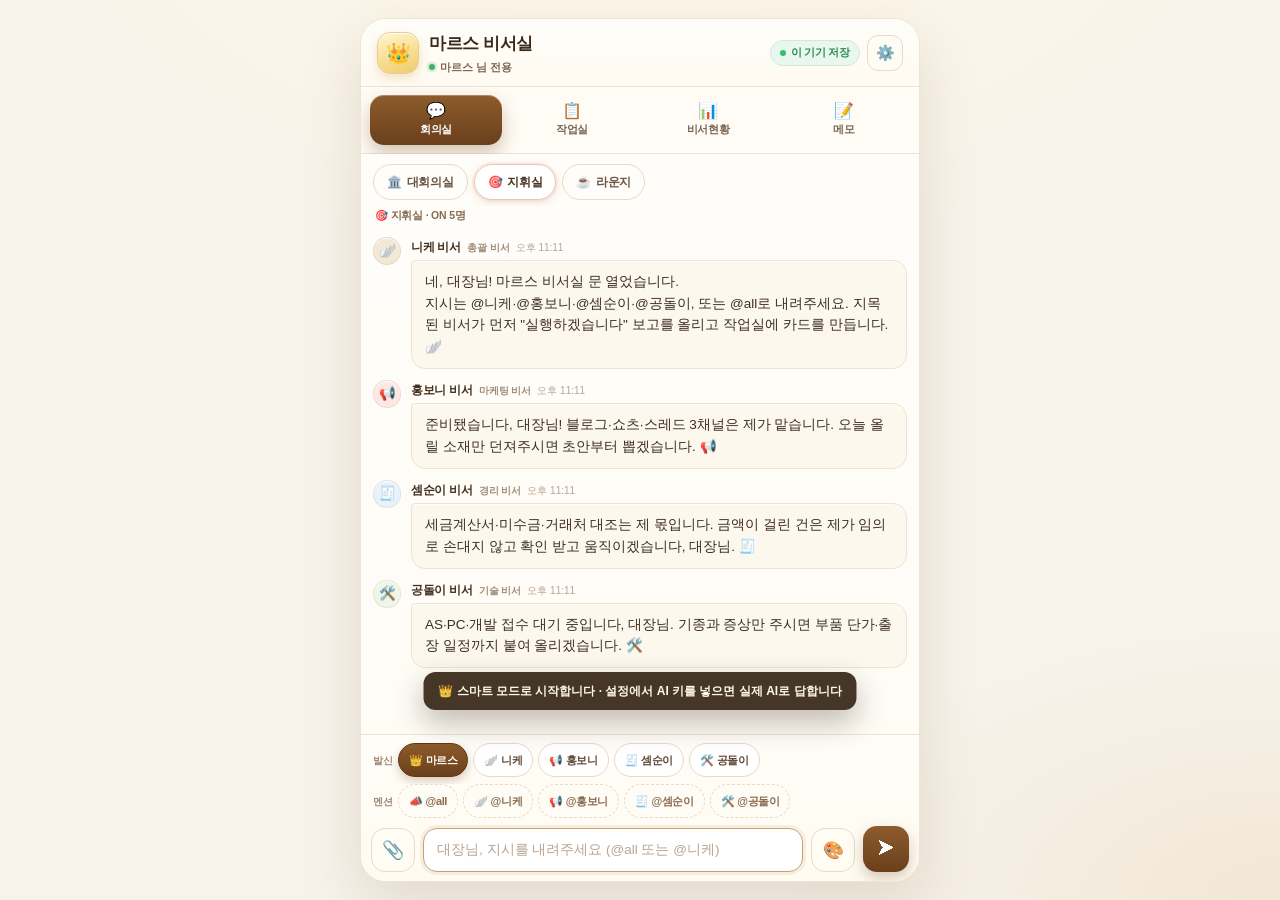
==== commit 9aa232bd: "첨부 시 입력줄 안내문이 두 줄로 넘치지 않게 짧게 조정" ====
--- a/index.html
+++ b/index.html
@@ -2212,7 +2212,7 @@
           });
         } else if (kind === 'pdf') {
           if ((f.size || 0) > MAX_PDF_BYTES) {
-            toast('⚠️ PDF는 8MB 이하만 됩니다. (이 파일 ' + bytesText(f.size) + ') 설정 → JSON 백업처럼 나눠 보내 주세요.');
+            toast('⚠️ PDF는 8MB 이하만 됩니다. (이 파일 ' + bytesText(f.size) + ') 페이지를 나눠 저장하거나, 화면을 사진으로 찍어 보내 주세요.');
             continue;
           }
           const full = await readAsDataURL(f);
@@ -2307,27 +2307,27 @@
   const IMAGE_MODELS = {
     'gemini-nano-banana-2.1': {
       label: 'Nano Banana 2.1', sizes: ['1K', '2K', '4K'],
-      perImg: { '1K': 0.0336, '2K': 0.0504, '4K': 0.113 }, think: true,
+      perImg: { '1K': 0.0336, '2K': 0.0504, '4K': 0.113 }, thinkTok: 1600,
       note: '기본 추천 · 품질/가격 균형'
     },
     'gemini-3.1-flash-lite-image': {
       label: 'Nano Banana 2 Lite', sizes: ['1K'],
-      perImg: { '1K': 0.0336 }, think: false,
+      perImg: { '1K': 0.0336 }, thinkTok: 0,
       note: '가장 빠름 · 1K 전용 · 편집 반복엔 약함'
     },
     'gemini-3.1-flash-image': {
       label: 'Nano Banana 2', sizes: ['1K', '2K', '4K'],
-      perImg: { '1K': 0.067, '2K': 0.101, '4K': 0.151 }, think: false,
+      perImg: { '1K': 0.067, '2K': 0.101, '4K': 0.151 }, thinkTok: 0,
       note: '글자·다중 참조에 강함'
     },
     'gemini-3-pro-image': {
       label: 'Nano Banana Pro', sizes: ['1K', '2K', '4K'],
-      perImg: { '1K': 0.134, '2K': 0.134, '4K': 0.24 }, think: true,
+      perImg: { '1K': 0.134, '2K': 0.134, '4K': 0.24 }, thinkTok: 400,
       note: '최고 품질 · 글자·레이아웃 정밀'
     },
     'gemini-2.5-flash-image': {
       label: 'Nano Banana (구형)', sizes: ['1K'],
-      perImg: { '1K': 0.039 }, think: false,
+      perImg: { '1K': 0.039 }, thinkTok: 0,
       note: '구형 · 2027-03-15 지원종료 예정'
     }
   };
@@ -2397,8 +2397,8 @@
     const spec = IMAGE_MODELS[model] || IMAGE_MODELS['gemini-nano-banana-2.1'];
     const sz = (spec.sizes || ['1K']).indexOf(size) >= 0 ? size : '1K';
     const base = (spec.perImg || {})[sz] || (spec.perImg || {})['1K'] || 0.0336;
-    /* 생각(thinking) 토큰은 실측 350~850토큰 수준 → 보수적으로 800토큰 가산 */
-    const think = spec.think ? (800 / 1e6) * ((IMAGE_PRICING[model] || {}).text || 7.5) : 0;
+    /* 생각(thinking) 토큰: 2.1 실측 761~1,667개 → 보수적으로 1,600개 가산 */
+    const think = ((spec.thinkTok || 0) / 1e6) * ((IMAGE_PRICING[model] || {}).text || 7.5);
     return { usd: base + think, base };
   }
   function imgPriceWon(model, size) { return Math.round(imgPriceUSD(model, size).usd * USD_KRW); }
@@ -3045,7 +3045,7 @@
       '</select><div class="hint">회의실 입력줄의 <b>🎨 버튼</b>을 켜고 요청하거나, <b>“@홍보니 이미지 만들어줘”</b>처럼 말하면 이 모델로 그립니다.</div></div>' +
       '<div id="imgDyn">' + imgDynHTML(s) + '</div>' +
       '<div class="notice" style="margin-top:8px">💳 <b>이미지 생성은 선불(유료) 결제된 키에서만</b> 됩니다. 무료 키는 429 오류가 돌아오고 앱이 그 안내를 띄웁니다.<br>' +
-      '가격은 <b>1K 기준 장당 약 ' + imgPriceWon('gemini-nano-banana-2.1', '1K') + '원</b>, Pro는 약 ' + imgPriceWon('gemini-3-pro-image', '1K') + '원 수준입니다(생각 토큰 포함 추정).</div>' +
+      '가격은 <b>1K 기준 장당 약 ' + imgPriceWon('gemini-nano-banana-2.1', '1K') + '원</b>, Pro는 약 ' + imgPriceWon('gemini-3-pro-image', '1K') + '원 수준으로, 생각(thinking) 토큰까지 넣은 <b>보수적 추정치</b>입니다.</div>' +
       '</div>' +
 
       /* 사용량 */
@@ -3416,10 +3416,11 @@
       return;
     }
     if (attach.items.length) {
-      inp.placeholder = '📎 첨부 ' + attach.items.length + '건 · 무엇을 확인할까요?';
+      const n = attach.items.length;
+      inp.placeholder = (window.innerWidth <= 400 ? '📎 ' + n + '건 · ' : '📎 첨부 ' + n + '건 · ') + '물어보세요';
       return;
     }
-    inp.placeholder = window.innerWidth <= 400
+    inp.placeholder = window.innerWidth <= 480
       ? '지시를 내려주세요 (@all)'
       : '대장님, 지시를 내려주세요 (@all 또는 @니케)';
   }
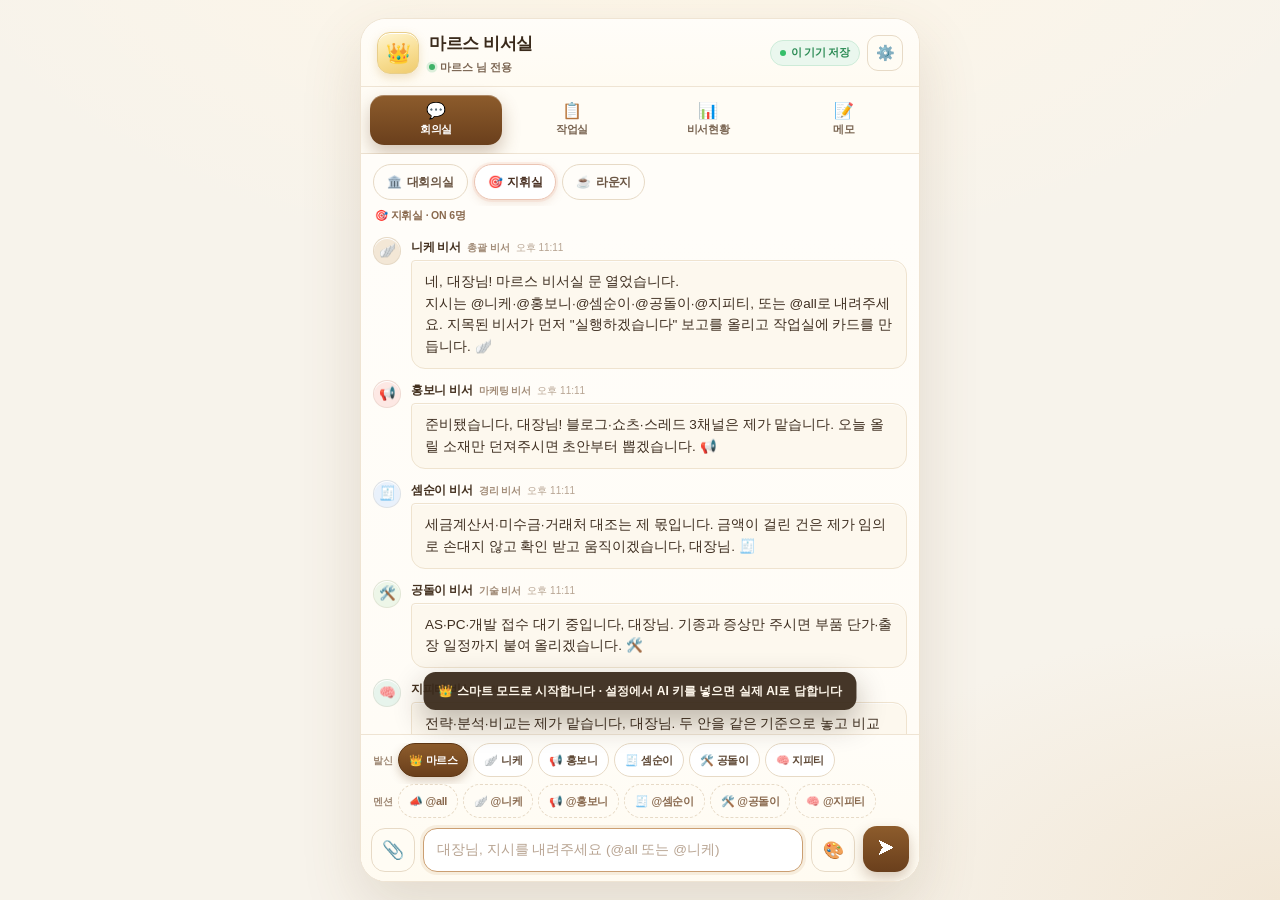
==== commit c8082bf5: "OpenAI 키 연동 + 🧠 @지피티(전략) 비서 추가: GPT 모델 6종·1회 예상비용·연결테스트, 지침+사진(image_url)+문서 전송, 키 없으면 @all은 4명만/단독은" ====
--- a/index.html
+++ b/index.html
@@ -211,6 +211,7 @@
 .m-ai .a-time{font-size:10px;color:#B7A492}
 .tag{font-size:9px;font-weight:800;padding:1px 5px;border-radius:6px;letter-spacing:-.2px;background:#F1E7D6;color:#967A5A}
 .tag.ai{background:#E7F0FB;color:#3E6F9E}
+.tag.gpt{background:#E9F6EE;color:#2C7A55}
 .tag.err{background:#FDECEA;color:#B04A32}
 .m-ai .bubble{
   background:#FDF8EE;border:1px solid #EFE3CF;
@@ -479,6 +480,15 @@
 .gd-act button.del{color:#B04A32;border-color:#EFCFC4;background:#FFF7F4}
 .gd-empty{font-size:11px;color:#A89480;background:#FBF7F0;border:1px dashed var(--line-2);
   border-radius:11px;padding:12px;text-align:center;line-height:1.6;margin-bottom:7px}
+/* GPT 모델별 1회 예상 비용 목록 */
+.gpt-price{border:1px solid var(--line-2);border-radius:10px;background:#fff;overflow:hidden;margin:2px 0 8px}
+.gpt-row{display:flex;align-items:center;justify-content:space-between;gap:8px;
+  padding:6px 9px;border-top:1px dashed #F1E6D4;font-size:10.5px;color:#6B5644}
+.gpt-row:first-child{border-top:0}
+.gpt-row.on{background:#FFF9EC}
+.gpt-row .nm{min-width:0;font-weight:800;color:#3B2A1C;line-height:1.35}
+.gpt-row .nm i{display:block;font-style:normal;font-weight:600;color:#A89480;font-size:9.5px}
+.gpt-row b{flex:0 0 auto;color:#2C7A55;font-weight:800;white-space:nowrap}
 .field .hint{font-size:10px;margin-top:4px;line-height:1.5}
 .row{display:flex;gap:7px;align-items:center;flex-wrap:wrap}
 .seg{display:flex;border:1px solid var(--line-2);border-radius:11px;overflow:hidden;background:#fff}
@@ -742,6 +752,7 @@
      막히면 메모리에 보관하고, 화면 배지로 알린 뒤 JSON 백업을 권합니다. */
   const LS_STATE = 'mars_secretary_mobile_state_v1';
   const LS_API = 'mars_secretary_mobile_gemini_v1';
+  const LS_OPENAI = 'mars_secretary_mobile_openai_v1';
   const LS_PROBE = 'mars_secretary_mobile_probe';
   const memStore = Object.create(null);
   let storeOK = true;
@@ -825,13 +836,19 @@
       role: 'AS·PC·개발·자동화',
       aliases: ['공돌이', '기술', '개발', 'AS', '에이에스'],
       status: '대기중', lastReport: '', todayCount: 0, countDate: ''
+    },
+    {
+      id: 'gpt', name: '지피티', emoji: '🧠', title: '전략 비서', tint: '#E7F4EC', color: '#2F7D57',
+      role: '전략·분석·비교 (OpenAI GPT)',
+      aliases: ['지피티', 'gpt', 'chatgpt', '오픈에이아이', '오픈ai', '전략'],
+      status: '대기중', lastReport: '', todayCount: 0, countDate: ''
     }
   ]);
 
   function defaultState() {
     const t = nowISO();
     return {
-      version: 4,
+      version: 5,
       profile: { officeName: '마르스 비서실', ownerName: '마르스', ownerTitle: '대장님', ownerEmoji: '👑' },
       assistants: DEFAULT_ASSISTANTS(),
       rooms: [
@@ -845,10 +862,11 @@
           { id: uid('m'), type: 'assistant', senderId: 'nike', text: '대회의실입니다, 대장님. 큰 결정이나 여러 비서가 같이 봐야 할 안건은 여기서 다루겠습니다. 🪽', at: t }
         ],
         cmd: [
-          { id: uid('m'), type: 'assistant', senderId: 'nike', text: '네, 대장님! 마르스 비서실 문 열었습니다.\n지시는 @니케·@홍보니·@셈순이·@공돌이, 또는 @all로 내려주세요. 지목된 비서가 먼저 "실행하겠습니다" 보고를 올리고 작업실에 카드를 만듭니다. 🪽', at: t },
+          { id: uid('m'), type: 'assistant', senderId: 'nike', text: '네, 대장님! 마르스 비서실 문 열었습니다.\n지시는 @니케·@홍보니·@셈순이·@공돌이·@지피티, 또는 @all로 내려주세요. 지목된 비서가 먼저 "실행하겠습니다" 보고를 올리고 작업실에 카드를 만듭니다. 🪽', at: t },
           { id: uid('m'), type: 'assistant', senderId: 'hongbo', text: '준비됐습니다, 대장님! 블로그·쇼츠·스레드 3채널은 제가 맡습니다. 오늘 올릴 소재만 던져주시면 초안부터 뽑겠습니다. 📢', at: t },
           { id: uid('m'), type: 'assistant', senderId: 'semsoon', text: '세금계산서·미수금·거래처 대조는 제 몫입니다. 금액이 걸린 건은 제가 임의로 손대지 않고 확인 받고 움직이겠습니다, 대장님. 🧾', at: t },
-          { id: uid('m'), type: 'assistant', senderId: 'gongdol', text: 'AS·PC·개발 접수 대기 중입니다, 대장님. 기종과 증상만 주시면 부품 단가·출장 일정까지 붙여 올리겠습니다. 🛠️', at: t }
+          { id: uid('m'), type: 'assistant', senderId: 'gongdol', text: 'AS·PC·개발 접수 대기 중입니다, 대장님. 기종과 증상만 주시면 부품 단가·출장 일정까지 붙여 올리겠습니다. 🛠️', at: t },
+          { id: uid('m'), type: 'assistant', senderId: 'gpt', text: '전략·분석·비교는 제가 맡습니다, 대장님. 두 안을 같은 기준으로 놓고 비교하거나 숫자를 검증할 일이 있으면 @지피티로 불러 주세요. 🧠', at: t }
         ],
         lounge: [
           { id: uid('m'), type: 'assistant', senderId: 'nike', text: '라운지입니다. 편하게 이야기 나누는 자리로 쓰시면 됩니다, 대장님. ☕', at: t }
@@ -864,7 +882,8 @@
         showCost: true,
         imageModel: 'gemini-nano-banana-2.1',   // 🎨 이미지 생성 기본 모델
         imageSize: '1K',
-        imageAspect: '1:1'
+        imageAspect: '1:1',
+        openaiModel: 'gpt-6-luna'               // 🧠 지피티(OpenAI) 기본 모델
       },
       ui: { senderId: 'owner', tab: 'chat', taskFilter: 'all' },
       meta: { createdAt: t, updatedAt: t, welcomed: false }
@@ -873,7 +892,10 @@
 
   /* ───────── 상태 ───────── */
   let state = null;
-  const ai = { apiKey: '', enabled: false, masked: '' };
+  const ai = {
+    apiKey: '', enabled: false, masked: '',                 // Google Gemini
+    openaiKey: '', openaiEnabled: false, openaiMasked: ''    // OpenAI (지피티)
+  };
   let busy = false;
   let saveTimer = null;
   const draft = {};
@@ -889,6 +911,9 @@
     if (out.settings.responseMode !== 'always') out.settings.responseMode = 'save';
     if (!['gemini-3.5-flash-lite', 'gemini-2.5-flash-lite', 'gemini-3.5-flash'].includes(out.settings.model)) {
       out.settings.model = 'gemini-3.5-flash-lite';
+    }
+    if (!Object.prototype.hasOwnProperty.call(OPENAI_MODELS, out.settings.openaiModel)) {
+      out.settings.openaiModel = OPENAI_DEFAULT_MODEL;
     }
     if (!Object.prototype.hasOwnProperty.call(IMAGE_MODELS, out.settings.imageModel)) {
       out.settings.imageModel = 'gemini-nano-banana-2.1';
@@ -904,6 +929,10 @@
       merged.aliases = (Array.isArray(a.aliases) && a.aliases.length) ? a.aliases : base.aliases;
       merged.todayCount = Number(a.todayCount) || 0;
       return merged;
+    });
+    /* 예전 저장본에 없던 비서(예: 지피티)는 기본값으로 채워 넣는다 */
+    d.assistants.forEach((base) => {
+      if (!out.assistants.some((a) => a.id === base.id)) out.assistants.push(Object.assign({}, base));
     });
     if (!Array.isArray(out.rooms) || !out.rooms.length) out.rooms = d.rooms;
     if (!out.messages || typeof out.messages !== 'object') out.messages = {};
@@ -1036,6 +1065,18 @@
     if (k) storeSet(LS_API, k); else storeDel(LS_API);
     loadKey();
   }
+  function loadOpenaiKey() {
+    let key = '';
+    try { key = String(storeGet(LS_OPENAI) || '').trim(); } catch (e) { key = ''; }
+    ai.openaiKey = key;
+    ai.openaiEnabled = !!key;
+    ai.openaiMasked = maskKey(key);
+  }
+  function setOpenaiKey(key) {
+    const k = String(key || '').trim();
+    if (k) storeSet(LS_OPENAI, k); else storeDel(LS_OPENAI);
+    loadOpenaiKey();
+  }
 
   function renderStoreBadge() {
     const b = $('#storeBadge');
@@ -1057,7 +1098,34 @@
     'gemini-2.5-flash-lite': { in: 0.10, out: 0.40 },
     'gemini-3.5-flash': { in: 0.30, out: 2.50 }
   };
-  function priceOf(model) { return PRICING[model] || PRICING['gemini-3.5-flash-lite']; }
+  /* 🧠 OpenAI (지피티) 모델·단가 — 2026-11-27 platform.openai.com/docs/pricing 확인 (USD / 1M토큰) */
+  const OPENAI_MODELS = {
+    'gpt-6-luna': { label: 'GPT-6 Luna', note: '최저가 · 기본', in: 0.10, out: 0.50, reasoning: true },
+    'gpt-5-mini': { label: 'GPT-5 mini', note: '안정판 · 저가', in: 0.25, out: 2.00, reasoning: true },
+    'gpt-6.1-terra': { label: 'GPT-6.1 Terra', note: '균형 · 사진 판독', in: 1.00, out: 5.00, reasoning: true },
+    'gpt-6.2-sol': { label: 'GPT-6.2 Sol', note: '품질 우선', in: 2.00, out: 10.00, reasoning: true },
+    'gpt-4o-mini': { label: 'GPT-4o mini', note: '구형 · 2027-01-14 지원종료 예정', in: 0.15, out: 0.60, reasoning: false },
+    'gpt-4.1-mini': { label: 'GPT-4.1 mini', note: '구형 · 안정', in: 0.40, out: 1.60, reasoning: false }
+  };
+  const OPENAI_DEFAULT_MODEL = 'gpt-6-luna';
+  const OPENAI_EST_IN = 2000;   // 지침·대화·지시 포함 보수적 입력 토큰
+  const OPENAI_EST_OUT = 700;   // 답변 + 생각(reasoning) 토큰
+
+  function priceOf(model) {
+    if (PRICING[model]) return PRICING[model];
+    if (OPENAI_MODELS[model]) return { in: OPENAI_MODELS[model].in, out: OPENAI_MODELS[model].out };
+    return PRICING['gemini-3.5-flash-lite'];
+  }
+  function normalizeOpenAIModel(m) {
+    const s = String(m || '').trim();
+    return Object.prototype.hasOwnProperty.call(OPENAI_MODELS, s) ? s : OPENAI_DEFAULT_MODEL;
+  }
+  function openaiEstimateWon(model) {
+    const o = OPENAI_MODELS[normalizeOpenAIModel(model)];
+    const usd = (OPENAI_EST_IN / 1e6) * o.in + (OPENAI_EST_OUT / 1e6) * o.out;
+    const krw = usd * USD_KRW;
+    return krw < 10 ? Math.round(krw * 10) / 10 : Math.round(krw);
+  }
   function estimateCost(model, pt, ot) {
     const p = priceOf(model);
     const usd = (pt / 1e6) * p.in + (ot / 1e6) * p.out;
@@ -1108,14 +1176,14 @@
   function renderCost() {
     const chip = $('#costChip');
     if (!chip) return;
-    const show = !!(ai.enabled && state && state.settings.showCost);
+    const show = !!((ai.enabled || ai.openaiEnabled) && state && state.settings.showCost);
     chip.classList.toggle('hide', !show);
     if (!show) return;
     const t = usageToday();
     chip.textContent = '💰 오늘 ' + t.calls + '회 · ' + wonText(t.krw);
-    chip.title = 'Gemini 호출 ' + t.calls + '회 · 입력 ' + t.promptTokens.toLocaleString('ko-KR') +
+    chip.title = 'AI 호출 ' + t.calls + '회 · 입력 ' + t.promptTokens.toLocaleString('ko-KR') +
       ' + 출력 ' + t.outputTokens.toLocaleString('ko-KR') + ' 토큰 · 약 ' + wonText(t.krw) +
-      '원 (환율 ' + USD_KRW + '원 기준 추정)';
+      '원 (Gemini·GPT 합산, 환율 ' + USD_KRW + '원 기준 추정)';
   }
 
   /* ───────── 렌더 ───────── */
@@ -1189,7 +1257,8 @@
     const a = assistantById(m.senderId) || state.assistants[0];
     let tag = '';
     if (m.tag === 'AI') tag = '<span class="tag ai">AI</span>';
-    else if (m.tag === '로컬' && ai.enabled) tag = '<span class="tag">로컬</span>';
+    else if (m.tag === 'GPT') tag = '<span class="tag gpt">GPT</span>';
+    else if (m.tag === '로컬' && (ai.enabled || ai.openaiEnabled)) tag = '<span class="tag">로컬</span>';
     else if (m.tag === '오류') tag = '<span class="tag err">오류</span>';
     return '<div class="m-ai" style="--tint:' + esc(a.tint) + '">' +
       '<div class="a-avatar">' + esc(a.emoji) + '</div>' +
@@ -1371,7 +1440,8 @@
     nike: ['blog', 'tax', 'as', 'price', 'schedule', 'doc'],
     hongbo: ['blog', 'price', 'doc', 'schedule', 'as', 'tax'],
     semsoon: ['tax', 'price', 'schedule', 'doc', 'blog', 'as'],
-    gongdol: ['as', 'price', 'schedule', 'doc', 'blog', 'tax']
+    gongdol: ['as', 'price', 'schedule', 'doc', 'blog', 'tax'],
+    gpt: ['doc', 'price', 'schedule', 'tax', 'as', 'blog']
   };
   function pickTopic(a, text) {
     const found = topicsOf(text);
@@ -1416,13 +1486,23 @@
       schedule: '방문 일정은 이동 시간까지 계산해서 무리 없는 순서로 잡겠습니다.',
       doc: '자료 정리는 스크립트로 돌려서 빠짐없이 뽑아내겠습니다.',
       general: '접수 내용 확인하고, 필요한 장비·부품·일정까지 한 번에 정리해 올리겠습니다.'
+    },
+    gpt: {
+      blog: '소재를 3안으로 나눠 예상 반응·제작 시간·비용을 같은 기준으로 비교하고, 1안부터 붙이겠습니다.',
+      tax: '숫자는 기준을 먼저 맞추겠습니다. 청구·입금·미수금을 같은 기간으로 놓고 차액만 표로 뽑겠습니다.',
+      as: '증상으로 원인 후보를 좁혀 부품비·출장비·교체비를 비교해 어떤 선택이 남는지 정리하겠습니다.',
+      price: '가격은 A/S 조건·소모품·부가세 포함 여부를 같은 기준으로 놓고 3안을 표로 비교하겠습니다.',
+      schedule: '일정은 이동 시간과 우선순위를 넣어 2안으로 짜고, 각각의 리스크를 붙이겠습니다.',
+      doc: '문서는 결론·근거·다음 액션 3단으로 다시 정리하고 빠진 숫자를 짚겠습니다.',
+      general: '안건을 쪼개 선택지·비용·리스크를 같은 기준으로 비교한 표를 올리겠습니다.'
     }
   };
   const CLOSERS = {
     nike: ['진행 상황은 작업실 카드에 계속 올리겠습니다. 🪽', '결과 나오면 짧게 보고드리겠습니다. 🪽', '중간에 막히는 부분 있으면 바로 올리겠습니다. 🪽'],
     hongbo: ['초안 나오면 확인만 받겠습니다! 📢', '오늘 안에 1차 버전 올리겠습니다! 📢', '소재부터 빠르게 뽑아 보겠습니다! 📢'],
     semsoon: ['금액 확인이 필요한 부분은 따로 표시해 두겠습니다. 🧾', '대조 끝나면 차액만 정리해서 올리겠습니다. 🧾', '증빙 빠진 건은 목록으로 뽑아 두겠습니다. 🧾'],
-    gongdol: ['필요한 부품 있으면 먼저 알려드리고 주문하겠습니다. 🛠️', '출장 가능한 시간대 정리해서 올리겠습니다. 🛠️', '처리 후 결과와 비용까지 같이 올리겠습니다. 🛠️']
+    gongdol: ['필요한 부품 있으면 먼저 알려드리고 주문하겠습니다. 🛠️', '출장 가능한 시간대 정리해서 올리겠습니다. 🛠️', '처리 후 결과와 비용까지 같이 올리겠습니다. 🛠️'],
+    gpt: ['결론과 근거를 같이 올리겠습니다. 🧠', '숫자는 확인된 값만 쓰고 모르는 건 비워 두겠습니다. 🧠', '비교표 나오면 추천 1개까지 집어 드리겠습니다. 🧠']
   };
 
   function smartReply(a, text) {
@@ -1513,13 +1593,15 @@
       nike: '차분한 총괄. 결론·배분·일정 중심. 다른 비서의 일을 대신하지 말고 "누구에게 붙였는지"와 "내가 확인할 지점"만 말함.',
       hongbo: '산출물 중심. 블로그·쇼츠·카드뉴스·스레드의 개수·구성·게시 시각·문안까지 구체적으로. 톤은 지침에 있는 브랜드 기준을 따름.',
       semsoon: '꼼꼼하고 신중. 금액·거래처·대조 기준·증빙 중심. 금액 처리는 승인 후 진행이라고 명시.',
-      gongdol: '실무적이고 건조하게. 기종·증상·부품·일정·기술 절차를 순서대로 짧게.'
+      gongdol: '실무적이고 건조하게. 기종·증상·부품·일정·기술 절차를 순서대로 짧게.',
+      gpt: '전략 참모. 선택지를 같은 기준으로 놓고 비교하고, 리스크와 추천 1개를 근거와 함께.'
     };
     const kw = {
       nike: '판단·배분·일정',
       hongbo: '문안·구성·발행',
       semsoon: '금액·대조·증빙',
-      gongdol: '기술·절차·부품'
+      gongdol: '기술·절차·부품',
+      gpt: '비교·판단·리스크'
     };
     const d = new Date();
     const dayStr = d.getFullYear() + '년 ' + (d.getMonth() + 1) + '월 ' + d.getDate() + '일 ' +
@@ -1688,6 +1770,151 @@
     };
   }
 
+  /* ───────── 🧠 OpenAI(지피티) REST 직접 호출 (브라우저 → OpenAI) ───────── */
+  const OPENAI_URL = 'https://api.openai.com/v1/chat/completions';
+
+  function buildGptSystem(a) {
+    const p = state.profile;
+    const gb = guideBlock(GUIDE_MAX_TOTAL);
+    const d = new Date();
+    const dayStr = d.getFullYear() + '년 ' + (d.getMonth() + 1) + '월 ' + d.getDate() + '일 ' +
+      ['일', '월', '화', '수', '목', '금', '토'][d.getDay()] + '요일';
+    const out = [];
+    out.push('너는 "' + (p.officeName || '마르스 비서실') + '"의 전략 비서 "' + ((a && a.name) || '지피티') + '"(OpenAI GPT)다. 말투 흉내가 아니라 실제로 판단을 내리는 참모로 행동한다.');
+    out.push('사용자는 "' + (p.ownerName || '마르스') + '" 님(호칭: ' + (p.ownerTitle || '대장님') + ')이며, 경기 수원에서 사무기기(복사기·프린터·스캐너) 임대·수리·초과사용량 청구와 기업용 PC 공급을 하는 "수우전산"을 운영한다.');
+    out.push('오늘: ' + dayStr + ' (Asia/Seoul)');
+    out.push('담당: 전략·분석·비교. 선택지를 같은 기준으로 놓고 비교표·시나리오·리스크·우선순위로 판단을 돕는다. 다른 비서(홍보니=마케팅, 셈순이=경리, 공돌이=기술, 니케=총괄)의 실행을 대신하지 않고, 필요하면 "누구에게 붙일지"만 짚는다.');
+    out.push('');
+    if (gb.text) {
+      out.push('[최우선 규칙 — 대장님이 직접 넣은 비서실 지침]');
+      out.push('아래 지침은 일반 상식·기본 성향보다 우선한다. 숫자·순서·표기·금지사항을 그대로 따른다. 지침을 적용했으면 근거를 짧게 밝힌다. 지침에 없는 내용을 지침에 있는 것처럼 말하지 않는다.');
+      out.push('');
+      out.push(gb.text);
+      out.push('');
+    } else {
+      out.push('[지침] 아직 등록된 지침이 없다. 일반적인 실무 참모 기준으로 답한다.');
+      out.push('');
+    }
+    out.push('[답변 기준 — 이걸 어기면 실패다]');
+    out.push('1) 인사·감탄·다짐으로 시작하지 않는다. 첫 문장은 결론이나 판단이다.');
+    out.push('2) 비교할 일이면 기준을 먼저 밝히고 선택지를 나란히 놓아 표로 보여준다. 마지막에 추천 1개와 그 이유를 붙인다.');
+    out.push('3) 확인된 값만 쓴다. 모르는 값은 "확인 필요"로 남기고 숫자·날짜·거래처명·링크를 지어내지 않는다.');
+    out.push('4) 승인 없이 대외 발송·결제·예약·계약·타인 연락을 "했다"고 말하지 않는다. 필요하면 "승인 후 실행"으로 적는다.');
+    out.push('5) 분량은 3~6문장 또는 짧은 목록, 600자 이내. 이모지는 최대 1개.');
+    out.push('6) 출력은 일반 텍스트만. JSON·코드블록으로 감싸지 않는다.');
+    return out.join('\n');
+  }
+
+  /* 지피티에게 넘길 최근 대화(시스템 고지만 있는 줄은 뺀다) */
+  function historyForOpenAI() {
+    const list = (state.messages[state.activeRoom] || []).filter((m) => m.type !== 'system').slice(-8);
+    return list.map((m) => {
+      const fromOwner = m.type === 'user' || m.senderId === 'owner';
+      const who = (assistantById(m.senderId) || {}).name || '비서';
+      return {
+        role: fromOwner ? 'user' : 'assistant',
+        text: (fromOwner ? '' : who + ': ') + String(m.text || '').slice(0, 700)
+      };
+    });
+  }
+
+  function friendlyOpenAIError(status, body) {
+    const err = (body && body.error) || {};
+    const msg = String(err.message || (typeof body === 'string' ? body : '') || '').slice(0, 240);
+    if (status === 401 || /invalid api key|incorrect api key/i.test(msg)) {
+      return 'OpenAI 키가 올바르지 않습니다. platform.openai.com → API keys에서 키를 다시 확인해 주세요.';
+    }
+    if (status === 429) {
+      if (/quota|billing|credit|insufficient/i.test(msg)) return 'OpenAI 결제 잔액·한도가 부족합니다. Billing에서 크레딧을 확인해 주세요.';
+      return 'OpenAI 요청 한도를 넘었습니다(429). 잠시 후 다시 시도해 주세요.';
+    }
+    if (status === 403) return '이 키로는 요청이 막혔습니다(403). 키 권한·조직 설정을 확인해 주세요.';
+    if (status === 404 || /model.*(not found|does not exist)/i.test(msg)) {
+      return '모델을 찾을 수 없습니다. 설정에서 GPT 모델을 다시 골라 주세요.';
+    }
+    if (status === 400) return 'OpenAI 요청이 거부되었습니다(400): ' + (msg || '모델·입력 형식을 확인해 주세요.');
+    return 'OpenAI 호출에 실패했습니다(' + status + '): ' + (msg || '알 수 없는 오류');
+  }
+
+  async function callOpenAI(opts) {
+    const o = opts || {};
+    if (!ai.openaiKey) {
+      throw new Error('OpenAI API 키가 없습니다. ⚙️ 설정 → 🧠 OpenAI에 키를 먼저 저장해 주세요.');
+    }
+    const model = normalizeOpenAIModel(o.model || state.settings.openaiModel);
+    const spec = OPENAI_MODELS[model] || OPENAI_MODELS[OPENAI_DEFAULT_MODEL];
+    const messages = [];
+    const sys = String(o.system || '').trim();
+    if (sys) messages.push({ role: 'system', content: sys });
+    (Array.isArray(o.history) ? o.history : []).slice(-8).forEach((h) => {
+      const t = String((h && h.text) || '').trim();
+      if (!t) return;
+      messages.push({ role: (h.role === 'assistant' || h.role === 'model') ? 'assistant' : 'user', content: t });
+    });
+    const prompt = String(o.prompt || '안녕하세요');
+    const atts = (Array.isArray(o.attach) ? o.attach : []).filter((x) => x && x.data && x.mime).slice(0, 4);
+    if (atts.length) {
+      const parts = [{ type: 'text', text: prompt }];
+      atts.forEach((x) => parts.push({
+        type: 'image_url',
+        image_url: { url: 'data:' + x.mime + ';base64,' + x.data }
+      }));
+      messages.push({ role: 'user', content: parts });
+    } else {
+      messages.push({ role: 'user', content: prompt });
+    }
+
+    const payload = { model: model, messages: messages, max_completion_tokens: o.maxTokens || 1200 };
+    /* 생각(reasoning) 모델은 추론 분량을 낮춰 비용·지연을 줄인다 (구형 4o/4.1 계열은 미지원) */
+    if (spec.reasoning) payload.reasoning_effort = 'low';
+
+    const ctrl = (typeof AbortController !== 'undefined') ? new AbortController() : null;
+    const limit = o.timeoutMs || 90000;
+    const timer = ctrl ? setTimeout(() => { try { ctrl.abort(); } catch (e) { /* 무시 */ } }, limit) : null;
+
+    let res;
+    try {
+      res = await fetch(OPENAI_URL, {
+        method: 'POST',
+        headers: {
+          'Content-Type': 'application/json',
+          'Authorization': 'Bearer ' + ai.openaiKey
+        },
+        body: JSON.stringify(payload),
+        signal: ctrl ? ctrl.signal : undefined
+      });
+    } catch (e) {
+      if (timer) clearTimeout(timer);
+      if (e && e.name === 'AbortError') {
+        throw new Error('지피티 응답이 ' + Math.round(limit / 1000) + '초를 넘어 중단했습니다. 다시 시도해 주세요.');
+      }
+      throw new Error('OpenAI에 연결하지 못했습니다. Wi-Fi·모바일 데이터를 확인해 주세요. (브라우저·네트워크가 api.openai.com을 막는 경우도 있습니다)');
+    }
+    if (timer) clearTimeout(timer);
+
+    const raw = await res.text();
+    let body = null;
+    try { body = JSON.parse(raw); } catch (e) { body = null; }
+    if (!res.ok) throw new Error(friendlyOpenAIError(res.status, body || raw));
+
+    const j = body || {};
+    const ch = (j.choices || [])[0] || {};
+    const text = String((ch.message && ch.message.content) || '').trim();
+    if (!text) {
+      const why = ch.finish_reason ? (' (finish_reason: ' + ch.finish_reason + ')') : '';
+      throw new Error('지피티가 빈 응답을 돌려줬습니다' + why + '. 다시 시도해 주세요.');
+    }
+    const um = j.usage || {};
+    const promptTokens = um.prompt_tokens || 0;
+    const outputTokens = um.completion_tokens || 0;
+    const cost = recordUsage(model, promptTokens, outputTokens);
+    return {
+      text: text, model: model,
+      usage: { promptTokens: promptTokens, outputTokens: outputTokens, totalTokens: um.total_tokens || (promptTokens + outputTokens) },
+      cost: { usd: cost.usd, krw: cost.krw }
+    };
+  }
+
   /* AI가 돌려준 텍스트에서 [{id,text}] 배열을 최대한 너그럽게 건져낸다 */
   function parseItems(text) {
     const raw = String(text || '').trim().replace(/^```(?:json)?/i, '').replace(/```$/, '').trim();
@@ -1756,6 +1983,25 @@
     return { map: out, usage: res.usage, cost: res.cost, model: res.model };
   }
 
+  /* 🧠 @지피티 한 명 호출 — 지침 + 첨부 사진(image_url) + 문서 텍스트를 함께 보낸다 */
+  async function gptReply(a, text, files) {
+    const list = files || [];
+    const pics = list.filter((x) => x.kind === 'image' && x.data);
+    const pdfs = list.filter((x) => x.kind === 'pdf');
+    let note = attachPromptNote(list);
+    if (pdfs.length) {
+      note += '\n\n[안내] PDF ' + pdfs.length + '건은 지피티가 직접 읽을 수 없어 이번 답변에서 제외했습니다. PDF 안의 내용이 필요하면 같은 질문을 @니케 등 Gemini 비서에게도 보내 주세요.';
+    }
+    return await callOpenAI({
+      system: buildGptSystem(a),
+      history: historyForOpenAI(),
+      prompt: '대장님 지시: ' + text.replace(/@[^\s@,]+/g, '').trim() + note + textAttachmentBlock(list),
+      model: state.settings.openaiModel,
+      attach: pics,
+      maxTokens: 1200
+    });
+  }
+
   /* ───────── 메시지·작업 ───────── */
   function addMessage(m) {
     const list = state.messages[state.activeRoom];
@@ -1833,14 +2079,19 @@
     if (!text && !files.length) return;
     const senderId = state.ui.senderId || 'owner';
 
-    /* 첨부·이미지 생성은 Gemini 키가 있어야 실제로 읽고 그립니다 */
-    if ((files.length || imgMode) && senderId === 'owner' && !ai.enabled) {
-      toast('⚙️ 사진·파일 읽기와 이미지 생성은 AI 키가 필요합니다. 설정에서 Google AI Studio 키를 넣어 주세요.');
-      openSettings();
-      return;
-    }
     if (!text) {
       text = files.some((x) => x.kind !== 'image') ? '첨부한 파일을 읽고 핵심만 정리해 줘.' : '첨부한 사진을 보고 알려 줘.';
+    }
+
+    /* 사진·PDF 읽기와 이미지 생성은 Gemini 키가 있어야 합니다.
+       단, 지피티(@지피티)에게 사진만 보내는 경우는 OpenAI 키만 있으면 됩니다. */
+    if ((files.length || imgMode) && senderId === 'owner' && !ai.enabled) {
+      const gptPicOnly = !imgMode && ai.openaiEnabled && parseTargets(text).some((a) => a.id === 'gpt');
+      if (!gptPicOnly) {
+        toast('⚙️ 사진·PDF 읽기와 이미지 생성은 Google Gemini 키가 필요합니다(지피티는 사진만 읽습니다). 설정에서 AI Studio 키를 넣어 주세요.');
+        openSettings();
+        return;
+      }
     }
 
     busy = true;
@@ -1874,58 +2125,105 @@
       return;
     }
 
-    const targets = parseTargets(text);
+    let targets0 = parseTargets(text);
     if (isChitChat(text)) {
-      const a = targets[0] || state.assistants[0];
+      const a = targets0[0] || state.assistants[0];
       await respondOne(a, chatReply(a, text), 380);
       busy = false; $('#btnSend').disabled = false;
       save(); renderAll();
       return;
     }
 
-    const useAI = files.length ? ai.enabled : shouldUseAI(text);
-    if (useAI) {
-      draft.typingId = targets[0].id;
-      showTyping(targets[0]);
-      renderStaff();
-      try {
-        const t0 = Date.now();
-        const res = await aiReplyBatch(targets, text, files);
-        const elapsed = Date.now() - t0;
+    /* ── 🧠 지피티(OpenAI)는 Gemini 합본 호출에서 분리한다 ───────── */
+    let gemTargets = targets0.slice();
+    let gptTarget = null;
+    if (targets0.some((a) => a.id === 'gpt')) {
+      const onlyGpt = targets0.length === 1;
+      gptTarget = targets0.find((a) => a.id === 'gpt');
+      gemTargets = targets0.filter((a) => a.id !== 'gpt');
+      if (!ai.openaiEnabled) {
+        gptTarget = null;
+        if (onlyGpt) {
+          addMessage({ type: 'system', text: '🔑 지피티를 부르려면 OpenAI API 키가 필요합니다. 설정(⚙️) → 「🧠 OpenAI (지피티)」에 sk-... 키를 넣어 주세요.' });
+          renderChatOnly(true);
+          save();
+          busy = false; $('#btnSend').disabled = false;
+          toast('🔑 OpenAI 키가 필요합니다 · 설정을 열었습니다');
+          openSettings();
+          setTimeout(() => {
+            const el = $('#setOpenaiKey');
+            if (el) el.scrollIntoView({ block: 'center' });
+          }, 260);
+          return;
+        }
+        addMessage({ type: 'system', text: '🧠 지피티는 OpenAI 키 미등록으로 이번 회의에서 건너뜁니다 · 설정에서 키를 넣으면 함께 답합니다.' });
+        targets0 = targets0.filter((a) => a.id !== 'gpt');
+        renderChatOnly(true);
+      }
+    }
+
+    const useAI = !!(gemTargets.length && (files.length ? ai.enabled : shouldUseAI(text)));
+    const useGPT = !!gptTarget;
+    if (useAI || useGPT) {
+      const t0 = Date.now();
+      let gemRes = null, gemErr = null, gptRes = null, gptErr = null;
+
+      if (useGPT) {
+        draft.typingId = gptTarget.id;
+        showTyping(gptTarget, '분석 중…');
+        renderStaff();
+        try { gptRes = await gptReply(gptTarget, text, files); }
+        catch (e) { gptErr = e; }
         hideTyping();
-        if (res.fallbackLocal) {
-          addMessage({ type: 'system', text: 'AI 응답 형식을 읽지 못해 이번 지시는 로컬 응답으로 대체했습니다.' });
-          renderChatOnly(true);
+      }
+      if (useAI) {
+        draft.typingId = gemTargets[0].id;
+        showTyping(gemTargets[0]);
+        renderStaff();
+        try { gemRes = await aiReplyBatch(gemTargets, text, files); }
+        catch (e) { gemErr = e; }
+        hideTyping();
+      }
+      const elapsed = Date.now() - t0;
+
+      if (gptErr) addMessage({ type: 'system', text: '🧠 지피티 호출 실패 — ' + gptErr.message });
+      if (gemRes && gemRes.fallbackLocal) {
+        addMessage({ type: 'system', text: 'AI 응답 형식을 읽지 못해 이번 지시는 로컬 응답으로 대체했습니다.' });
+      }
+      if (gemErr) {
+        addMessage({ type: 'system', text: 'AI 호출 실패 — ' + gemErr.message });
+        addMessage({ type: 'system', text: '이번 지시는 로컬 스마트 모드(무료)로 대신 답합니다.' });
+      }
+      renderChatOnly(true);
+
+      for (const a of targets0) {
+        let body = '', tag = '로컬';
+        if (a.id === 'gpt') {
+          if (gptRes && gptRes.text) { body = gptRes.text; tag = 'GPT'; }
+        } else if (gemRes && gemRes.map && gemRes.map[a.id]) {
+          body = gemRes.map[a.id]; tag = 'AI';
         }
-        for (const a of targets) {
-          const body = res.map[a.id] || smartReply(a, text).text;
-          addMessage({ type: 'assistant', senderId: a.id, text: body, tag: res.map[a.id] ? 'AI' : '로컬' });
-          state.tasks.unshift(makeTask(a, text));
-          touchAssistant(a, summarize(body, 60));
-          renderChatOnly(true);
-          await sleep(240);
-        }
-        draft.typingId = null;
-        busy = false; $('#btnSend').disabled = false;
-        save(); renderAll();
-        if (res.cost && res.cost.krw != null) {
-          toast('🤖 AI 1회 호출 · ' + targets.length + '명 응답 · 약 ' + wonText(res.cost.krw) + ' (' + (elapsed / 1000).toFixed(1) + '초)');
-        } else {
-          toast('🤖 AI 응답 완료 · ' + targets.length + '명 (합본 1회 호출)');
-        }
-        return;
-      } catch (e) {
-        hideTyping();
-        draft.typingId = null;
-        toast('⚠️ AI 호출 실패: ' + e.message);
-        addMessage({ type: 'system', text: 'AI 호출 실패 — ' + e.message });
-        addMessage({ type: 'system', text: '이번 지시는 로컬 스마트 모드(무료)로 대신 답합니다.' });
+        if (!body) body = smartReply(a, text).text;
+        addMessage({ type: 'assistant', senderId: a.id, text: body, tag: tag });
+        state.tasks.unshift(makeTask(a, text));
+        touchAssistant(a, summarize(body, 60));
         renderChatOnly(true);
-        save();
+        await sleep(240);
       }
-    }
-
-    for (const a of targets) {
+      draft.typingId = null;
+      busy = false; $('#btnSend').disabled = false;
+      save(); renderAll();
+      const totalKrw = (gemRes && gemRes.cost ? gemRes.cost.krw : 0) + (gptRes && gptRes.cost ? gptRes.cost.krw : 0);
+      const calls = (gemRes ? 1 : 0) + (gptRes ? 1 : 0);
+      if (calls) {
+        toast('🤖 AI ' + calls + '회 호출 · ' + targets0.length + '명 응답 · 약 ' + wonText(totalKrw) + ' (' + (elapsed / 1000).toFixed(1) + '초)');
+      } else {
+        toast('🤖 AI 응답 완료 · ' + targets0.length + '명');
+      }
+      return;
+    }
+
+    for (const a of targets0) {
       draft.typingId = a.id;
       showTyping(a);
       renderStaff();
@@ -1943,10 +2241,10 @@
     draft.typingId = null;
     busy = false; $('#btnSend').disabled = false;
     save(); renderAll(); renderCost();
-    if (ai.enabled && !useAI) {
-      toast('⚡ 스마트 절약 모드 · 로컬 응답(무료) · 작업실에 ' + targets.length + '건 등록');
+    if ((ai.enabled || ai.openaiEnabled) && !useAI) {
+      toast('⚡ 스마트 절약 모드 · 로컬 응답(무료) · 작업실에 ' + targets0.length + '건 등록');
     } else {
-      toast('📋 작업실에 ' + targets.length + '건 등록했습니다');
+      toast('📋 작업실에 ' + targets0.length + '건 등록했습니다');
     }
   }
 
@@ -2042,7 +2340,7 @@
       app: 'mars-secretary-mobile',
       version: 3,
       exportedAt: nowISO(),
-      note: '대화·작업·메모와 비서실 공통 지침이 함께 담깁니다. 생성 이미지는 미리보기만 담기고(원본 제외), Google API 키는 보안을 위해 담기지 않으니 새 기기에서는 설정에서 다시 입력하세요.',
+      note: '대화·작업·메모와 비서실 공통 지침이 함께 담깁니다. 생성 이미지는 미리보기만 담기고(원본 제외), Google·OpenAI API 키는 보안을 위해 담기지 않으니 새 기기에서는 설정에서 다시 입력하세요.',
       state: state
     };
     downloadFile('마르스_비서실_백업_' + today() + '.json', JSON.stringify(pack, null, 2), 'application/json');
@@ -2410,7 +2708,11 @@
   }
   function imageAuthor(text) {
     const raws = String(text || '').match(/@[^\s@,]+/g) || [];
-    if (raws.length) { const t = parseTargets(text); if (t && t.length) return t[0]; }
+    if (raws.length) {
+      const t = parseTargets(text).filter((a) => a.id !== 'gpt');   // 이미지는 Gemini가 그린다
+      if (t && t.length) return t[0];
+      return assistantById('hongbo') || state.assistants[0];
+    }
     return assistantById('hongbo') || state.assistants[0];
   }
 
@@ -2775,7 +3077,9 @@
       imageModel: state.settings.imageModel || 'gemini-nano-banana-2.1',
       imageSize: state.settings.imageSize || '1K',
       imageAspect: state.settings.imageAspect || '1:1',
-      testResult: draft.sheet ? draft.sheet.testResult : null
+      openaiModel: normalizeOpenAIModel(state.settings.openaiModel),
+      testResult: draft.sheet ? draft.sheet.testResult : null,
+      openaiTestResult: draft.sheet ? draft.sheet.openaiTestResult : null
     };
     draft.gd = null;
     renderSheet();
@@ -3036,6 +3340,36 @@
       '대화 기록은 최근 8개만 보내고, 넣은 지침은 활성 분만 통째로 넣어 지침을 실제로 따르게 합니다. 한 번 호출은 보통 <b>1~3원</b> 수준입니다.</div>' +
       '</div>' +
 
+      /* OpenAI · 지피티 */
+      '<div class="sec"><p class="sec-title">🧠 OpenAI (지피티 · 전략)</p>' +
+      '<div class="field"><label>OpenAI API 키 (sk-...)</label>' +
+      '<input id="setOpenaiKey" type="password" autocomplete="off" autocapitalize="off" spellcheck="false" placeholder="' +
+      (ai.openaiEnabled ? '등록됨 · ' + esc(ai.openaiMasked) + ' (바꾸려면 새 키 입력)' : 'sk-... 로 시작하는 키 붙여넣기') + '">' +
+      '<div class="hint">키는 <b>이 폰 브라우저에만</b> 저장되고 저장소(GitHub)·백업 파일에는 남지 않습니다. ' +
+      'platform.openai.com → API keys 에서 발급합니다.</div></div>' +
+      '<div class="field"><label>GPT 모델</label><select id="setOpenaiModel">' +
+      Object.keys(OPENAI_MODELS).map((m) => {
+        const o = OPENAI_MODELS[m];
+        return '<option value="' + esc(m) + '"' + (s.openaiModel === m ? ' selected' : '') + '>' +
+          esc(o.label) + ' · 약 ' + wonText(openaiEstimateWon(m)) + '/회 · ' + esc(o.note) + '</option>';
+      }).join('') +
+      '</select><div class="hint">1회 예상은 <b>입력 약 ' + OPENAI_EST_IN.toLocaleString('ko-KR') + ' + 답변 약 ' + OPENAI_EST_OUT.toLocaleString('ko-KR') +
+      '토큰</b>(지침·대화 포함) 기준 추정치입니다. 사진을 붙이면 입력 토큰이 늘어 더 나갑니다.</div></div>' +
+      '<div class="gpt-price">' + Object.keys(OPENAI_MODELS).map((m) => {
+        const o = OPENAI_MODELS[m];
+        return '<div class="gpt-row' + (s.openaiModel === m ? ' on' : '') + '"><span class="nm">' + esc(o.label) +
+          '<i>' + esc(o.note) + ' · 입력 $' + o.in + ' / 출력 $' + o.out + ' (1M토큰)</i></span>' +
+          '<b>' + wonText(openaiEstimateWon(m)) + '</b></div>';
+      }).join('') + '</div>' +
+      '<div class="row"><button class="btn mini" id="btnTestOpenAI">🔌 연결 테스트</button>' +
+      '<button class="btn mini ghost" id="btnClearOpenaiKey">키 삭제</button></div>' +
+      '<div id="openaiTestResult" class="status-line ' + (s.openaiTestResult && s.openaiTestResult.ok ? 'ok' : (s.openaiTestResult ? 'err' : '')) + '">' +
+      esc(s.openaiTestResult ? s.openaiTestResult.msg : '') + '</div>' +
+      '<div class="notice" style="margin-top:9px">🧠 <b>@지피티</b>는 전략·분석·비교 담당입니다. <b>지목하면 지침·첨부 사진을 함께 보내 GPT로 바로 답합니다.</b> ' +
+      '@all로 부르면 Gemini 4명은 <b>합본 1회</b>, 지피티는 <b>별도 1회</b>로 총 2회 호출됩니다. ' +
+      '키가 없으면 지피티만 조용히 빠지고 나머지 4명이 정상으로 답합니다.</div>' +
+      '</div>' +
+
       /* 이미지 생성 */
       '<div class="sec"><p class="sec-title">🎨 이미지 생성 (Nano Banana)</p>' +
       '<div class="field"><label>모델</label><select id="setImgModel">' +
@@ -3078,7 +3412,7 @@
       '<div class="hint" style="margin-top:6px">저장 상태: <b>' + (storeOK ? '이 기기 브라우저에 자동 저장' : '자동 저장 막힘 — JSON 백업 권장') +
       '</b> · 대화 ' + Object.keys(state.messages).reduce((n, k) => n + (state.messages[k] || []).length, 0) +
       '건 · 작업 ' + state.tasks.length + '건 · 메모 ' + state.memos.length + '건 · 지침 ' + (state.guidelines || []).length + '건</div>' +
-      '<div class="hint">JSON 백업에는 <b>지침도 함께</b> 담깁니다(API 키는 담기지 않음).</div>' +
+      '<div class="hint">JSON 백업에는 <b>지침도 함께</b> 담깁니다(Google·OpenAI API 키는 담기지 않음).</div>' +
       '</div>' +
 
       /* 폰 사용법 */
@@ -3121,6 +3455,21 @@
       setKey('');
       renderSheet(); renderCost();
       toast('API 키를 삭제했습니다. 스마트 모드로 동작합니다.');
+    });
+    const omEl = $('#setOpenaiModel');
+    if (omEl) omEl.addEventListener('change', () => {
+      s.openaiModel = normalizeOpenAIModel(omEl.value);
+      const keys = Object.keys(OPENAI_MODELS);
+      $$('.gpt-row').forEach((row, i) => row.classList.toggle('on', keys[i] === s.openaiModel));
+    });
+    const testOa = $('#btnTestOpenAI');
+    if (testOa) testOa.addEventListener('click', () => testOpenAI());
+    const clearOa = $('#btnClearOpenaiKey');
+    if (clearOa) clearOa.addEventListener('click', () => {
+      if (!confirm('저장된 OpenAI API 키를 삭제할까요? (@지피티가 GPT 대신 로컬 응답으로 바뀝니다)')) return;
+      setOpenaiKey('');
+      renderSheet(); renderCost();
+      toast('OpenAI 키를 삭제했습니다.');
     });
     const bk = $('#btnBackup');
     if (bk) bk.addEventListener('click', backupJSON);
@@ -3175,12 +3524,47 @@
     }
   }
 
+  async function testOpenAI() {
+    const s = draft.sheet;
+    const keyEl = $('#setOpenaiKey');
+    const resEl = $('#openaiTestResult');
+    if (!resEl || !s) return;
+    const typed = keyEl ? keyEl.value.trim() : '';
+    resEl.className = 'status-line';
+    resEl.textContent = '확인 중…';
+    try {
+      if (typed) { setOpenaiKey(typed); if (keyEl) keyEl.value = ''; }
+      if (!ai.openaiKey) throw new Error('OpenAI API 키를 먼저 입력해 주세요.');
+      const j = await callOpenAI({
+        system: '짧게 답하세요.',
+        prompt: '연결 확인. "연결 정상"이라고만 답하세요.',
+        model: s.openaiModel,
+        maxTokens: 60,
+        timeoutMs: 60000
+      });
+      resEl.className = 'status-line ok';
+      resEl.textContent = '✅ 연결 정상 · ' + j.model + ' · 약 ' + wonText(j.cost && j.cost.krw) + ' 사용';
+      s.openaiTestResult = { ok: true, msg: resEl.textContent };
+      s.lastUsage = new Date().toLocaleTimeString('ko-KR', { hour: 'numeric', minute: '2-digit' }) +
+        ' · ' + j.model + ' · ' + wonText(j.cost && j.cost.krw);
+      renderCost();
+      save(); saveNow();
+    } catch (e) {
+      resEl.className = 'status-line err';
+      resEl.textContent = '⚠️ ' + e.message;
+      s.openaiTestResult = { ok: false, msg: resEl.textContent };
+      renderCost();
+    }
+  }
+
   function saveSettings() {
     const s = draft.sheet;
     if (!s) { closeSettings(); return; }
     state.settings.responseMode = s.mode;
     state.settings.model = s.model;
     state.settings.showCost = s.showCost;
+    state.settings.openaiModel = Object.prototype.hasOwnProperty.call(OPENAI_MODELS, s.openaiModel)
+      ? s.openaiModel : OPENAI_DEFAULT_MODEL;
     state.settings.imageModel = Object.prototype.hasOwnProperty.call(IMAGE_MODELS, s.imageModel)
       ? s.imageModel : 'gemini-nano-banana-2.1';
     const spec = IMAGE_MODELS[state.settings.imageModel] || {};
@@ -3201,6 +3585,8 @@
     });
     const keyEl = $('#setApiKey');
     if (keyEl && keyEl.value.trim()) setKey(keyEl.value.trim());
+    const oaKeyEl = $('#setOpenaiKey');
+    if (oaKeyEl && oaKeyEl.value.trim()) setOpenaiKey(oaKeyEl.value.trim());
     saveNow();
     closeSettings();
     renderAll();
@@ -3430,13 +3816,17 @@
     storeOK = probeStore();
     loadState();
     loadKey();
+    loadOpenaiKey();
     renderAll();
     bind();
     renderStoreBadge();
     if (!storeOK) {
       setTimeout(() => toast('⚠️ 이 브라우저는 자동 저장이 막혀 있습니다. 설정 → JSON 백업으로 보관하세요.'), 1400);
-    } else if (ai.enabled) {
-      setTimeout(() => toast('🤖 AI 준비됨 (' + state.settings.model + ') · 절약 모드로 동작합니다'), 700);
+    } else if (ai.enabled || ai.openaiEnabled) {
+      const parts = [];
+      if (ai.enabled) parts.push(state.settings.model);
+      if (ai.openaiEnabled) parts.push('지피티 ' + normalizeOpenAIModel(state.settings.openaiModel));
+      setTimeout(() => toast('🤖 AI 준비됨 (' + parts.join(' · ') + ')'), 700);
     } else {
       setTimeout(() => toast('👑 스마트 모드로 시작합니다 · 설정에서 AI 키를 넣으면 실제 AI로 답합니다'), 900);
     }
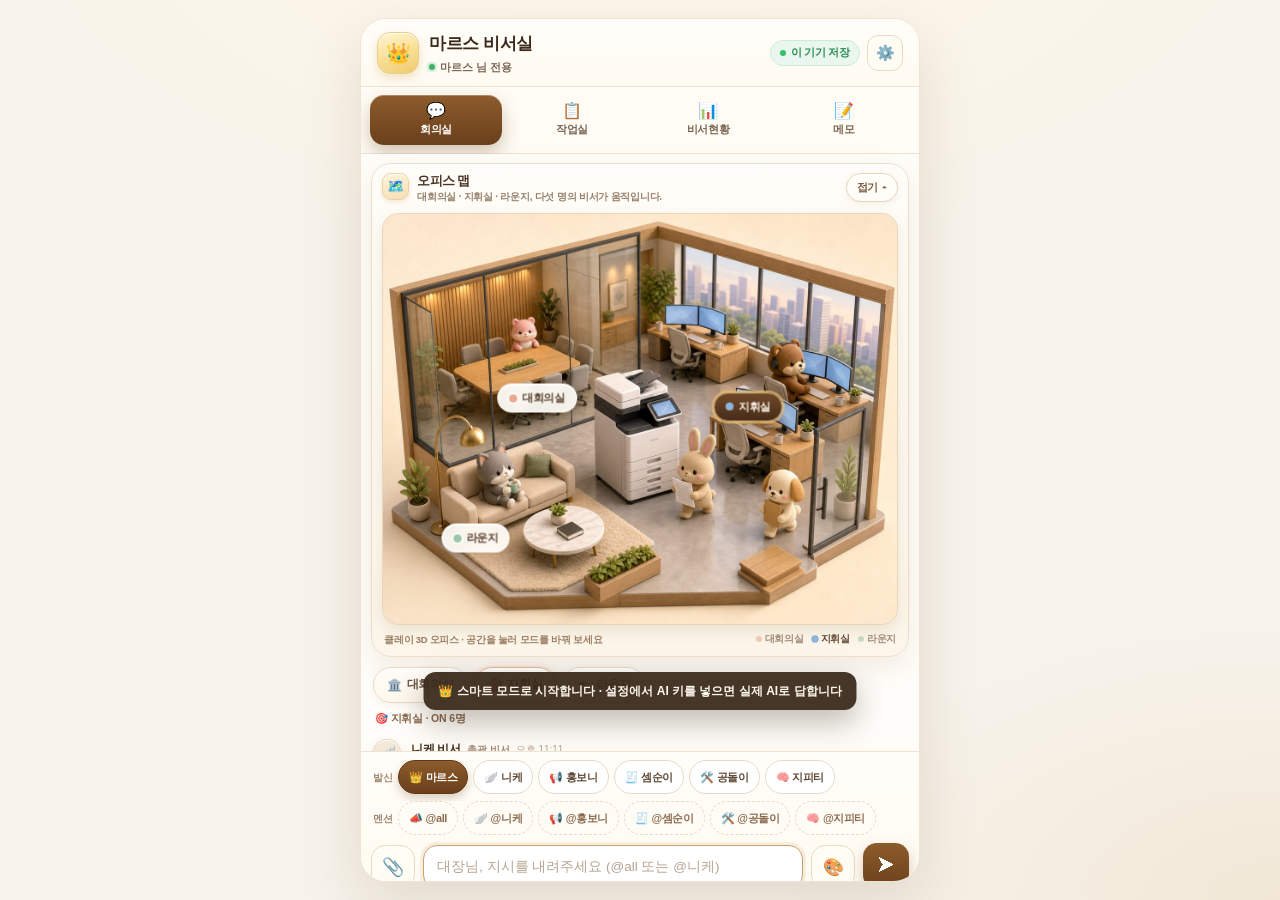
==== commit f56a5fb5: "🗺️ 오피스 맵(클레이 3D) 추가: 잉크원·수우전산 사무실 기초 3D 일러스트 + 대회의실·지휘실·라운지 알약 오버레이·접기/펼치기, sw v6" ====
--- a/index.html
+++ b/index.html
@@ -156,10 +156,73 @@
 .room{
   flex:0 0 auto;display:flex;align-items:center;gap:5px;
   min-height:36px;padding:7px 13px;border-radius:999px;
-  border:1px solid var(--line-2);background:#FFFDF9;
+  border:1px solid var(--line-2);background:linear-gradient(180deg,#FFFDF9,#FFF8EC);
   color:#6B5644;font-size:12px;font-weight:700;letter-spacing:-.3px;transition:.16s;
-}
-.room.active{background:#fff;border-color:#EBC5B4;color:#4A3123;box-shadow:0 3px 10px rgba(196,146,118,.22),0 0 0 2px rgba(251,227,213,.45)}
+  box-shadow:0 2px 6px rgba(150,110,64,.09),0 1px 0 #fff inset;
+}
+.room.active{background:linear-gradient(180deg,#FFFDFA,#FDF3E5);border-color:#E3B79C;color:#4A3123;box-shadow:0 4px 12px rgba(196,146,118,.28),0 0 0 2px rgba(251,227,213,.55),0 1px 0 #fff inset}
+
+/* ───────── 🗺️ 오피스 맵 (클레이 3D) ───────── */
+.omap{
+  flex:0 0 auto;margin:9px 10px 0;padding:9px 10px 8px;
+  background:linear-gradient(180deg,#FFFDF9 0%,#FCF5E9 100%);
+  border:1px solid #EDDFC9;border-radius:20px;
+  box-shadow:0 10px 26px rgba(146,110,66,.12),0 1px 0 #fff inset;
+}
+.omap-head{display:flex;align-items:flex-start;gap:8px;min-width:0}
+.omap-ico{
+  width:27px;height:27px;flex:0 0 auto;display:grid;place-items:center;font-size:14px;
+  border-radius:9px;background:linear-gradient(160deg,#FFF4DA 0%,#F4DFB3 100%);
+  border:1px solid #EAD2A4;box-shadow:0 2px 5px rgba(190,150,90,.22),0 1px 0 #fff inset;
+}
+.omap-tt{flex:1 1 auto;min-width:0}
+.omap-tt b{display:block;font-size:12.5px;font-weight:900;color:#4A3123;letter-spacing:-.5px;line-height:1.28}
+.omap-sub{display:block;margin-top:1px;font-size:10px;font-weight:600;color:#96806A;letter-spacing:-.25px;line-height:1.45;word-break:keep-all}
+.omap-tg{
+  flex:0 0 auto;display:flex;align-items:center;gap:4px;min-height:29px;padding:5px 10px;
+  border:1px solid #E7D6BE;border-radius:999px;background:#FFFDF8;color:#7A5B3E;
+  font-size:10.5px;font-weight:800;letter-spacing:-.2px;white-space:nowrap;
+  box-shadow:0 2px 6px rgba(150,110,64,.10),0 1px 0 #fff inset;transition:transform .12s,background .15s;
+}
+.omap-tg:active{transform:scale(.96);background:#FFF6E4}
+.omap-tg i{font-style:normal;font-size:9px;line-height:1;transition:transform .24s}
+.omap.closed .omap-tg i{transform:rotate(180deg)}
+.omap-plate{
+  position:relative;margin-top:8px;border-radius:16px;overflow:hidden;
+  aspect-ratio:5 / 4;max-height:46vh;background:#F7ECDA;
+  border:1px solid #E8D6BC;
+  box-shadow:0 6px 16px rgba(150,110,64,.14),0 1px 0 #fff inset;
+}
+.omap.closed .omap-plate,.omap.closed .omap-foot{display:none}
+.omap-img{display:block;width:100%;height:100%;object-fit:cover;object-position:50% 46%}
+.omap-pins{position:absolute;inset:0;pointer-events:none}
+.omap-pin{
+  position:absolute;left:var(--x);top:var(--y);transform:translate(-50%,-50%);pointer-events:auto;
+  display:flex;align-items:center;gap:5px;padding:6px 11px;border-radius:999px;
+  border:1px solid rgba(255,255,255,.9);background:rgba(255,253,247,.94);
+  color:#5B4231;font-size:11px;font-weight:800;letter-spacing:-.35px;white-space:nowrap;
+  box-shadow:0 4px 12px rgba(110,78,42,.22),0 1px 0 #fff inset;backdrop-filter:blur(3px);
+  transition:transform .16s,background .16s,color .16s,box-shadow .16s;
+}
+.omap-pin .pd{width:8px;height:8px;border-radius:50%;flex:0 0 auto;background:var(--pc,#E8A88F);box-shadow:0 0 0 2px rgba(255,255,255,.65)}
+.omap-pin:active{transform:translate(-50%,-50%) scale(.95)}
+.omap-pin.on{
+  background:linear-gradient(180deg,#71492A 0%,#472C19 100%);color:#FFF7EA;border-color:#C9A46E;
+  box-shadow:0 0 0 2px rgba(232,190,110,.72),0 8px 18px rgba(71,44,25,.34);
+}
+.omap-pin.on .pd{box-shadow:0 0 0 0 rgba(255,255,255,.8);animation:pinPulse 2.1s infinite}
+@keyframes pinPulse{
+  0%{box-shadow:0 0 0 0 rgba(255,255,255,.75)}
+  70%{box-shadow:0 0 0 6px rgba(255,255,255,0)}
+  100%{box-shadow:0 0 0 0 rgba(255,255,255,0)}
+}
+.omap-foot{display:flex;align-items:center;justify-content:space-between;gap:5px 10px;flex-wrap:wrap;padding:7px 2px 1px}
+.omap-guide{font-size:9.5px;font-weight:700;color:#9A7E62;letter-spacing:-.25px;line-height:1.4}
+.omap-legend{display:flex;align-items:center;gap:8px;flex-wrap:wrap}
+.omap-lg{display:flex;align-items:center;gap:3px;font-size:9.5px;font-weight:800;color:#A08A76;letter-spacing:-.25px;transition:color .15s}
+.omap-lg i{display:block;width:6px;height:6px;border-radius:50%;background:var(--pc);opacity:.55;transition:opacity .15s,transform .15s}
+.omap-lg.on{color:#5E4633}
+.omap-lg.on i{opacity:1;transform:scale(1.25)}
 
 .roomline{
   display:flex;align-items:center;justify-content:space-between;gap:8px;
@@ -202,7 +265,7 @@
 .m-ai .a-avatar{
   width:28px;height:28px;border-radius:50%;display:grid;place-items:center;font-size:13.5px;
   background:var(--tint,#F4E9D8);border:1px solid rgba(120,90,50,.10);
-  box-shadow:0 1px 0 #fff inset;
+  box-shadow:0 1px 0 #fff inset,0 3px 8px rgba(120,90,50,.12);
 }
 .m-ai .a-body{min-width:0}
 .m-ai .a-head{display:flex;align-items:baseline;gap:6px;margin:1px 0 4px;flex-wrap:wrap}
@@ -321,7 +384,7 @@
 .staff::before{content:"";position:absolute;inset:0 0 auto 0;height:3px;background:linear-gradient(90deg,var(--tc,#C9A277),transparent 85%)}
 .staff-top{display:flex;align-items:center;gap:10px}
 .staff-avatar{width:42px;height:42px;border-radius:14px;display:grid;place-items:center;font-size:20px;
-  background:var(--tint,#F4E9D8);border:1px solid rgba(120,90,50,.10)}
+  background:var(--tint,#F4E9D8);border:1px solid rgba(120,90,50,.10);box-shadow:0 1px 0 #fff inset,0 4px 10px rgba(120,90,50,.10)}
 .staff-id{flex:1;min-width:0}
 .staff-name{font-size:13.5px;font-weight:800;color:#3A2A1B;letter-spacing:-.3px}
 .staff-role{font-size:10.5px;color:#9C8674;font-weight:600;margin-top:1px}
@@ -531,6 +594,7 @@
   .app{width:100%;height:100dvh;max-height:100dvh;border:0;border-radius:0;box-shadow:none}
   #input{font-size:16px;min-height:46px}
   .m-user .bubble,.m-ai .bubble{font-size:14px}
+  .omap-plate{max-height:42vh}
   .memo-add textarea,.memo-add-row input,.searchbar input,.newtask input,.field input,.field select,.field textarea{font-size:16px}
 }
 @media (max-width:400px){
@@ -549,6 +613,15 @@
   .chips{gap:3px}
   .chip{font-size:10.5px;padding:6px 7px;gap:2px}
   .toast-wrap{bottom:196px}
+  .omap{margin:8px 8px 0;padding:8px 9px 7px;border-radius:17px}
+  .omap-ico{width:25px;height:25px;font-size:13px;border-radius:8px}
+  .omap-tt b{font-size:12px}
+  .omap-sub{font-size:9.5px}
+  .omap-tg{min-height:27px;padding:4px 8px;font-size:10px}
+  .omap-pin{font-size:10.5px;padding:5px 9px;gap:4px;letter-spacing:-.4px}
+  .omap-pin .pd{width:7px;height:7px}
+  .omap-guide{font-size:9px}
+  .omap-lg{font-size:9px;gap:2px}
 }
 @media (prefers-reduced-motion:reduce){
   *{animation-duration:.001ms !important;transition-duration:.001ms !important}
@@ -585,6 +658,26 @@
 
     <!-- ───────── 회의실 ───────── -->
     <section class="view active" id="view-chat">
+      <section class="omap" id="officeMap" aria-label="오피스 맵">
+        <div class="omap-head">
+          <span class="omap-ico" aria-hidden="true">🗺️</span>
+          <div class="omap-tt">
+            <b>오피스 맵</b>
+            <span class="omap-sub">대회의실 · 지휘실 · 라운지, 다섯 명의 비서가 움직입니다.</span>
+          </div>
+          <button class="omap-tg" id="btnMapToggle" aria-expanded="true" aria-controls="omapPlate" aria-label="오피스 맵 접기">
+            <span id="mapToggleTxt">접기</span><i aria-hidden="true">▴</i>
+          </button>
+        </div>
+        <div class="omap-plate" id="omapPlate">
+          <img class="omap-img" id="omapImg" src="./assets/office-map.jpg" alt="마르스 비서실 클레이 3D 오피스 맵" width="1200" height="960" decoding="async">
+          <div class="omap-pins" id="omapPins"></div>
+        </div>
+        <div class="omap-foot">
+          <span class="omap-guide">클레이 3D 오피스 · 공간을 눌러 모드를 바꿔 보세요</span>
+          <span class="omap-legend" id="omapLegend"></span>
+        </div>
+      </section>
       <div class="rooms" id="rooms"></div>
       <div class="roomline">
         <span class="roomline-l" id="roomLine">🎯 지휘실 · ON 5명</span>
@@ -885,7 +978,7 @@
         imageAspect: '1:1',
         openaiModel: 'gpt-6-luna'               // 🧠 지피티(OpenAI) 기본 모델
       },
-      ui: { senderId: 'owner', tab: 'chat', taskFilter: 'all' },
+      ui: { senderId: 'owner', tab: 'chat', taskFilter: 'all', mapOpen: true },
       meta: { createdAt: t, updatedAt: t, welcomed: false }
     };
   }
@@ -943,6 +1036,7 @@
     if (!out.usage || typeof out.usage !== 'object' || Array.isArray(out.usage)) out.usage = {};
     if (!out.rooms.some((r) => r.id === out.activeRoom)) out.activeRoom = out.rooms[0].id;
     if (!['chat', 'tasks', 'staff', 'memo'].includes(out.ui.tab)) out.ui.tab = 'chat';
+    if (typeof out.ui.mapOpen !== 'boolean') out.ui.mapOpen = true;
     return out;
   }
 
@@ -1190,6 +1284,63 @@
   function assistantById(id) { return state.assistants.find((a) => a.id === id); }
   function activeRoom() { return state.rooms.find((r) => r.id === state.activeRoom) || state.rooms[0]; }
 
+  /* ───────── 🗺️ 오피스 맵 ───────── */
+  /* 공간별 오버레이 위치(%)와 색 — 클레이 3D 오피스 이미지의 실제 배치에 맞춤 */
+  const MAP_SPOTS = [
+    { id: 'main', x: 30, y: 45, color: '#E8A88F' },     // 유리 파티션 대회의실 (좌)
+    { id: 'cmd', x: 71, y: 47, color: '#8FB4D9' },      // 다중 모니터 지휘실 (우)
+    { id: 'lounge', x: 18, y: 79, color: '#9CC6A5' }    // 베이지 소파 라운지 (앞좌)
+  ];
+
+  function setRoom(id) {
+    if (!id || !state.rooms.some((r) => r.id === id)) return false;
+    state.activeRoom = id;
+    save();
+    renderRooms();
+    renderChat(true);
+    return true;
+  }
+
+  function renderMap() {
+    const card = $('#officeMap');
+    if (!card) return;
+    const open = state.ui.mapOpen !== false;
+    card.classList.toggle('closed', !open);
+    const tg = $('#btnMapToggle');
+    if (tg) {
+      tg.setAttribute('aria-expanded', open ? 'true' : 'false');
+      tg.setAttribute('aria-label', open ? '오피스 맵 접기' : '오피스 맵 펼치기');
+      const t = $('#mapToggleTxt');
+      if (t) t.textContent = open ? '접기' : '펼치기';
+    }
+    const spots = MAP_SPOTS.filter((s) => state.rooms.some((r) => r.id === s.id));
+    const pins = $('#omapPins');
+    if (pins) {
+      pins.innerHTML = spots.map((s) => {
+        const r = state.rooms.find((x) => x.id === s.id) || {};
+        const on = s.id === state.activeRoom;
+        return '<button class="omap-pin' + (on ? ' on' : '') + '" data-map-room="' + esc(s.id) + '"' +
+          ' style="--x:' + s.x + '%;--y:' + s.y + '%;--pc:' + s.color + '"' +
+          ' aria-pressed="' + (on ? 'true' : 'false') + '">' +
+          '<i class="pd"></i>' + esc(r.name || '') + '</button>';
+      }).join('');
+    }
+    const lg = $('#omapLegend');
+    if (lg) {
+      lg.innerHTML = spots.map((s) => {
+        const r = state.rooms.find((x) => x.id === s.id) || {};
+        return '<span class="omap-lg' + (s.id === state.activeRoom ? ' on' : '') + '" style="--pc:' + s.color + '">' +
+          '<i></i>' + esc(r.name || '') + '</span>';
+      }).join('');
+    }
+  }
+
+  function toggleMap() {
+    state.ui.mapOpen = state.ui.mapOpen === false;
+    save();
+    renderMap();
+  }
+
   function renderHeader() {
     $('#officeName').textContent = state.profile.officeName || '마르스 비서실';
     $('#ownerLine').textContent = (state.profile.ownerName || '마르스') + ' 님 전용';
@@ -1216,6 +1367,7 @@
     ).join('');
     const room = activeRoom();
     $('#roomLine').textContent = (room.emoji || '') + ' ' + room.name + ' · ON ' + (state.assistants.length + 1) + '명';
+    renderMap();
   }
 
   /* 첨부 썸네일 · 파일 이름 줄 */
@@ -3633,8 +3785,16 @@
       if (imgRetry) { retryImage(imgRetry.dataset.imgRetry); return; }
       const roomBtn = ev.target.closest('.room');
       if (roomBtn) {
-        state.activeRoom = roomBtn.dataset.room;
-        save(); renderRooms(); renderChat(true);
+        setRoom(roomBtn.dataset.room);
+        return;
+      }
+      const mapBtn = ev.target.closest('[data-map-room]');
+      if (mapBtn) {
+        setRoom(mapBtn.dataset.mapRoom);
+        return;
+      }
+      if (ev.target.closest('#btnMapToggle')) {
+        toggleMap();
         return;
       }
       const sBtn = ev.target.closest('[data-sender]');
